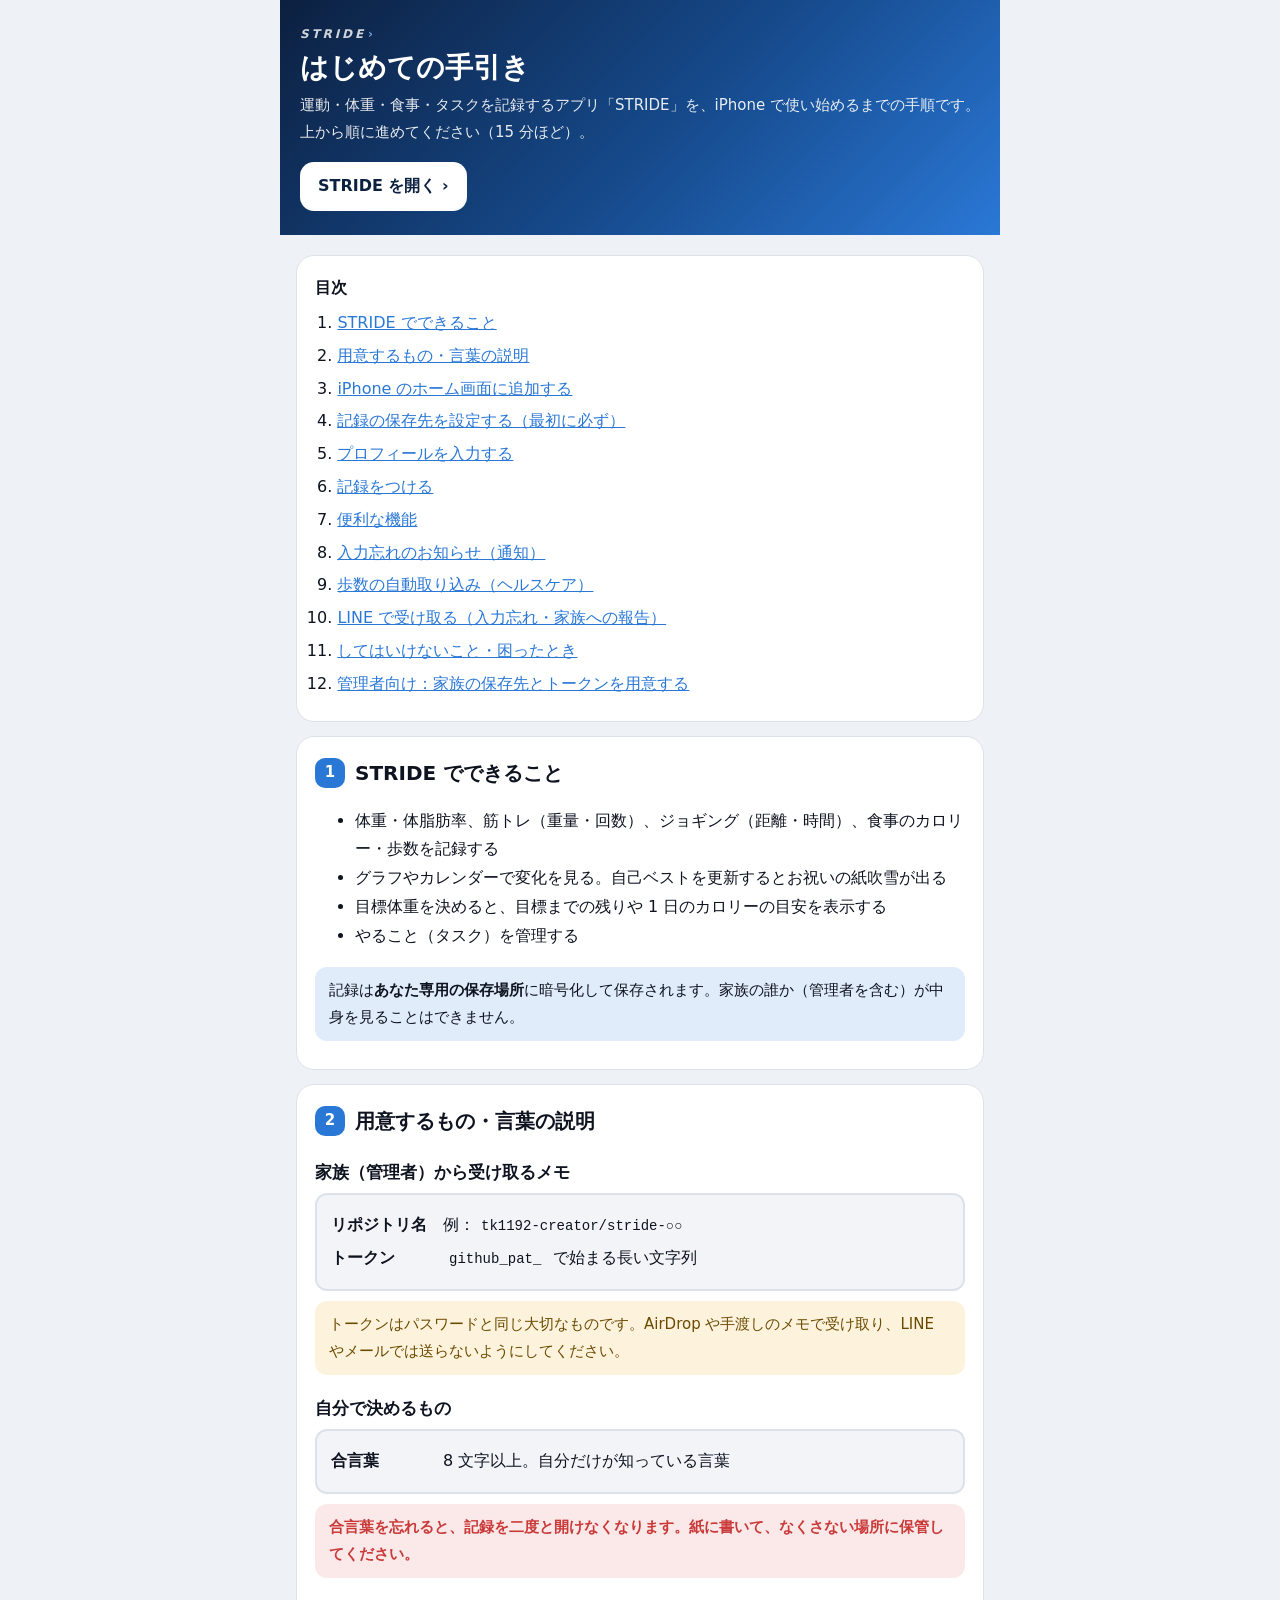
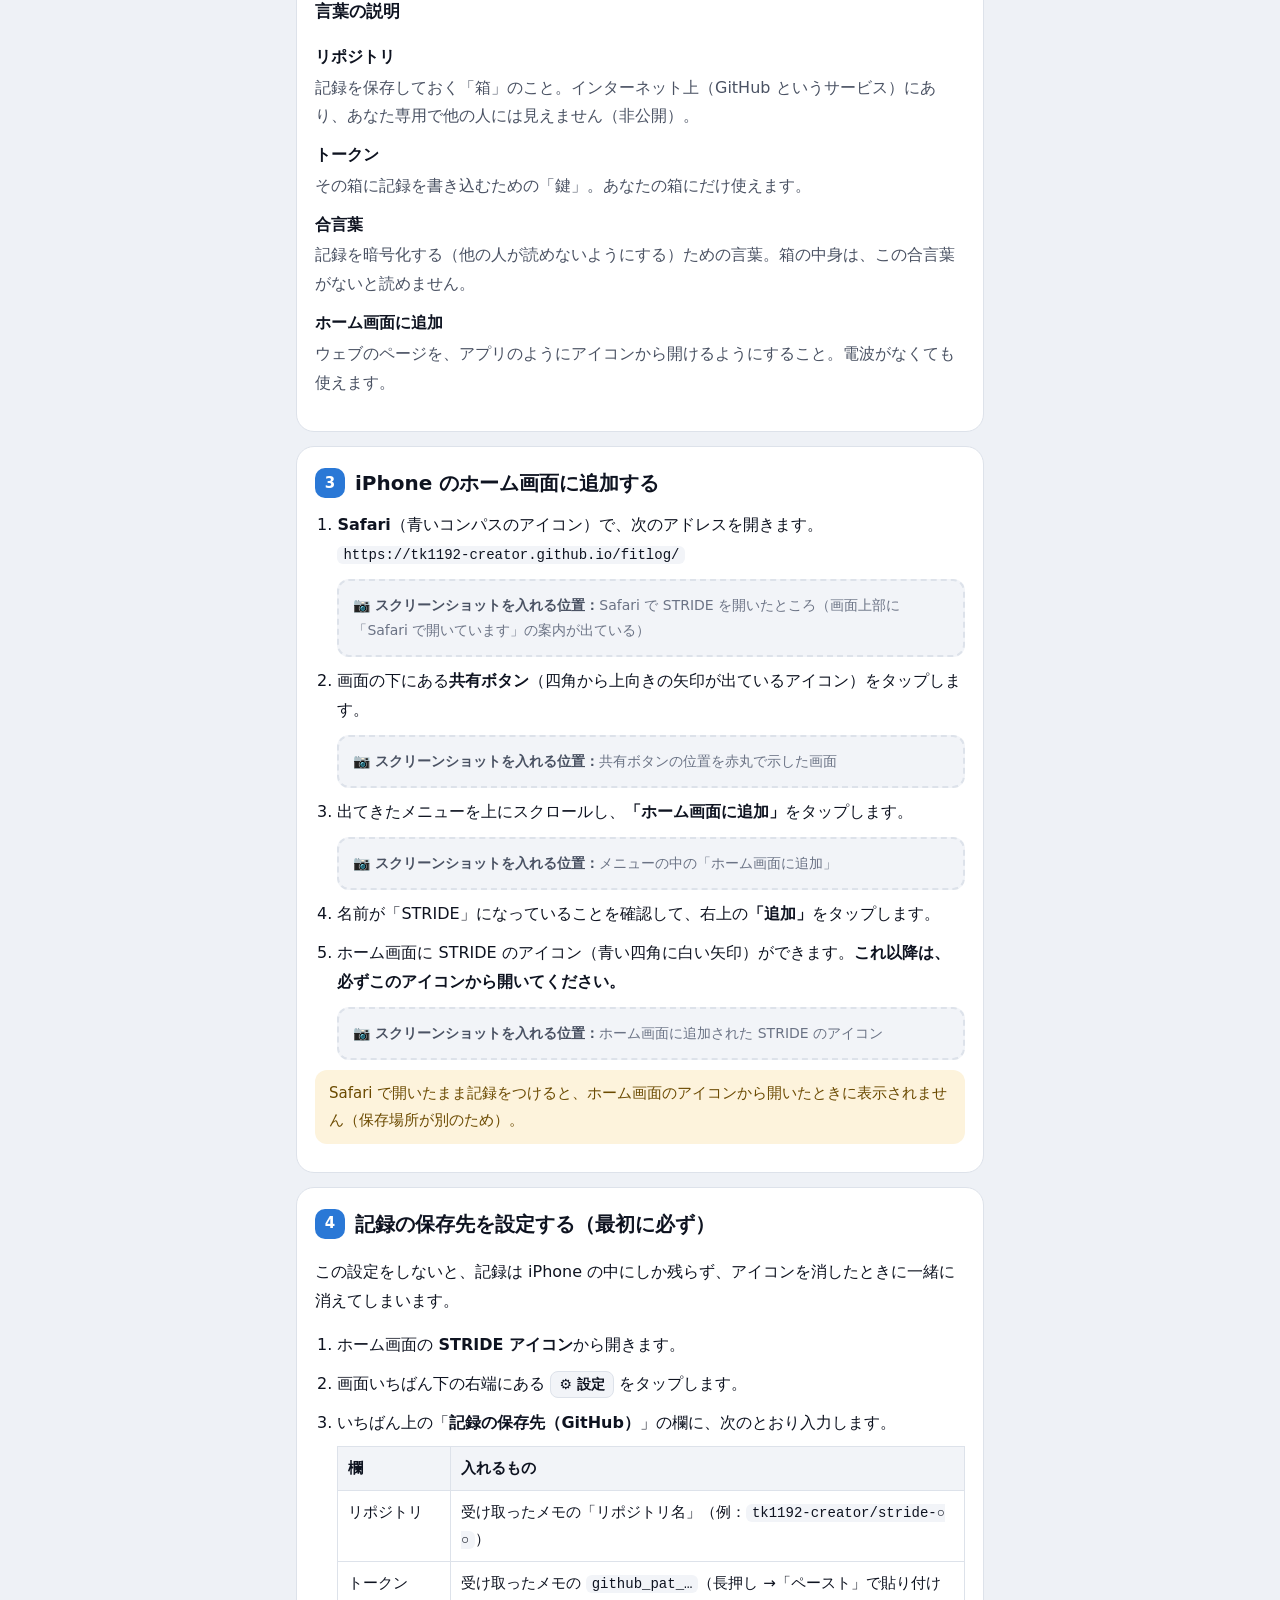
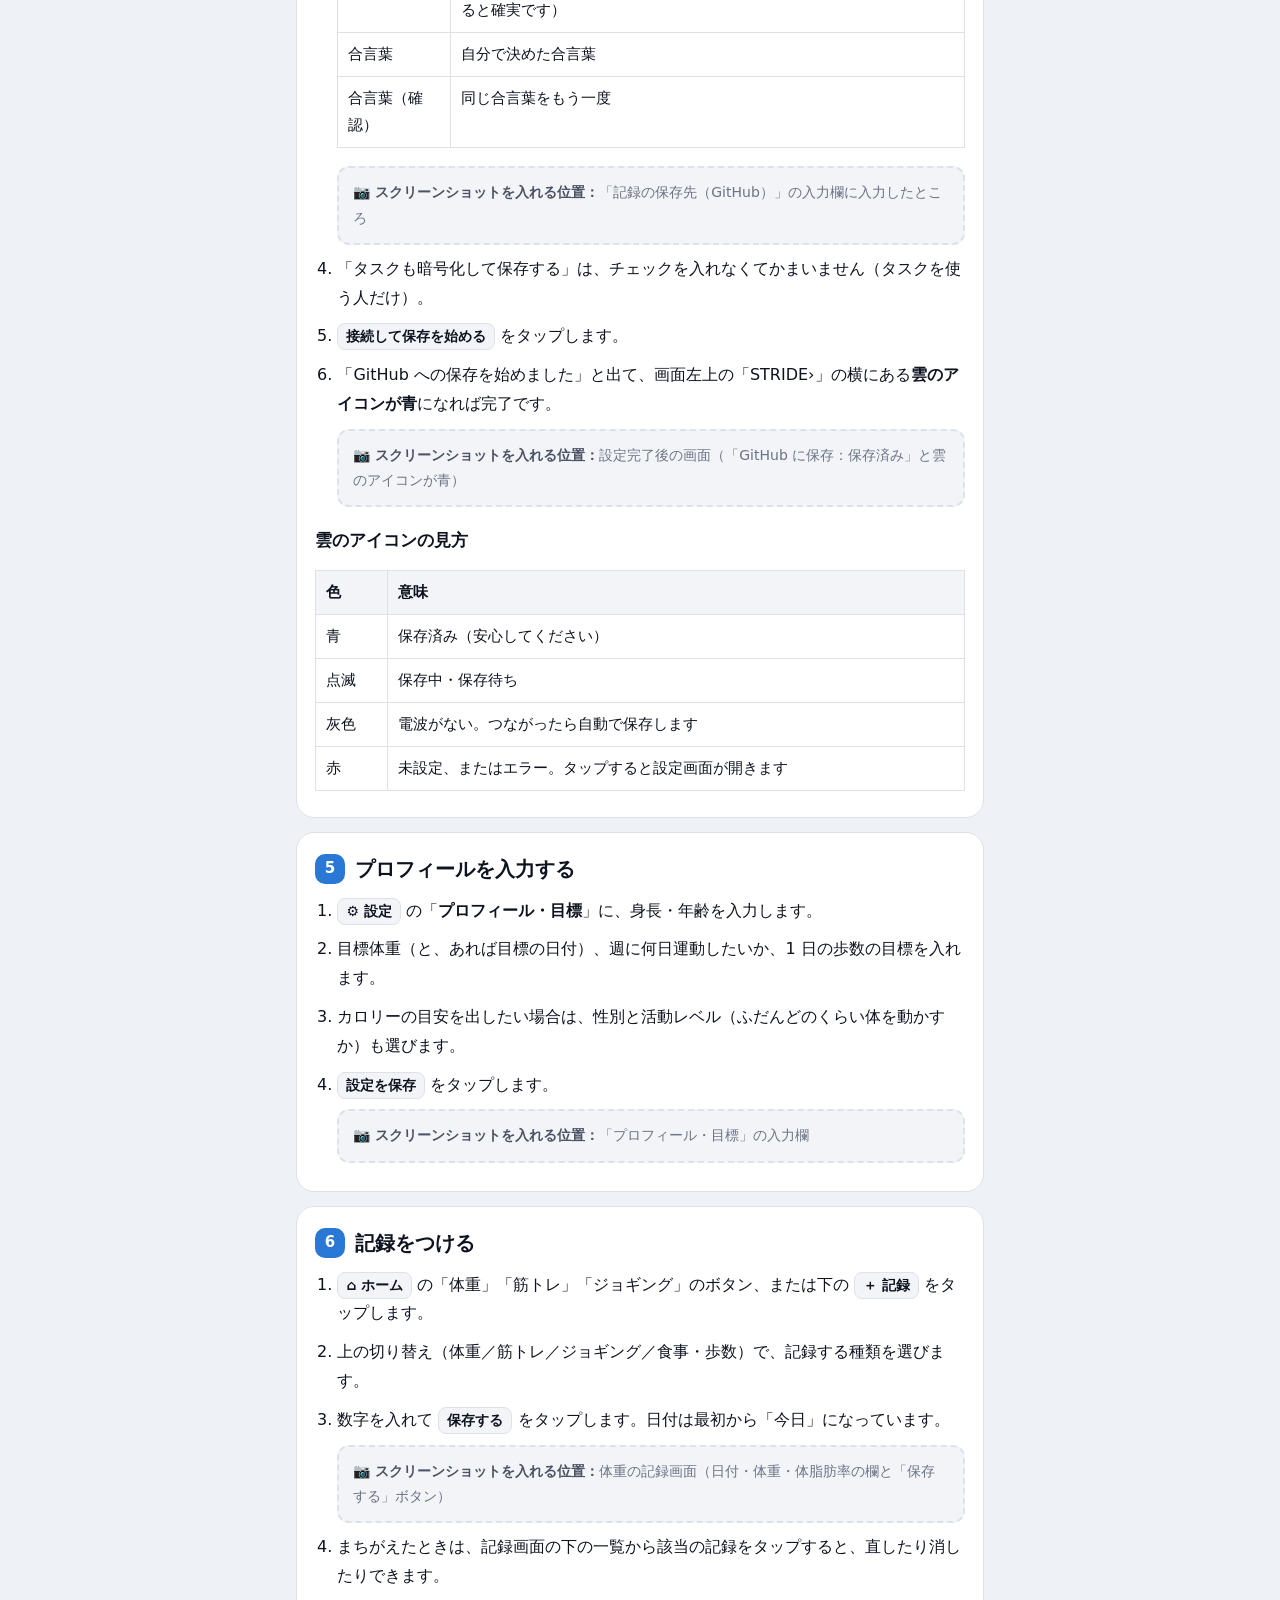
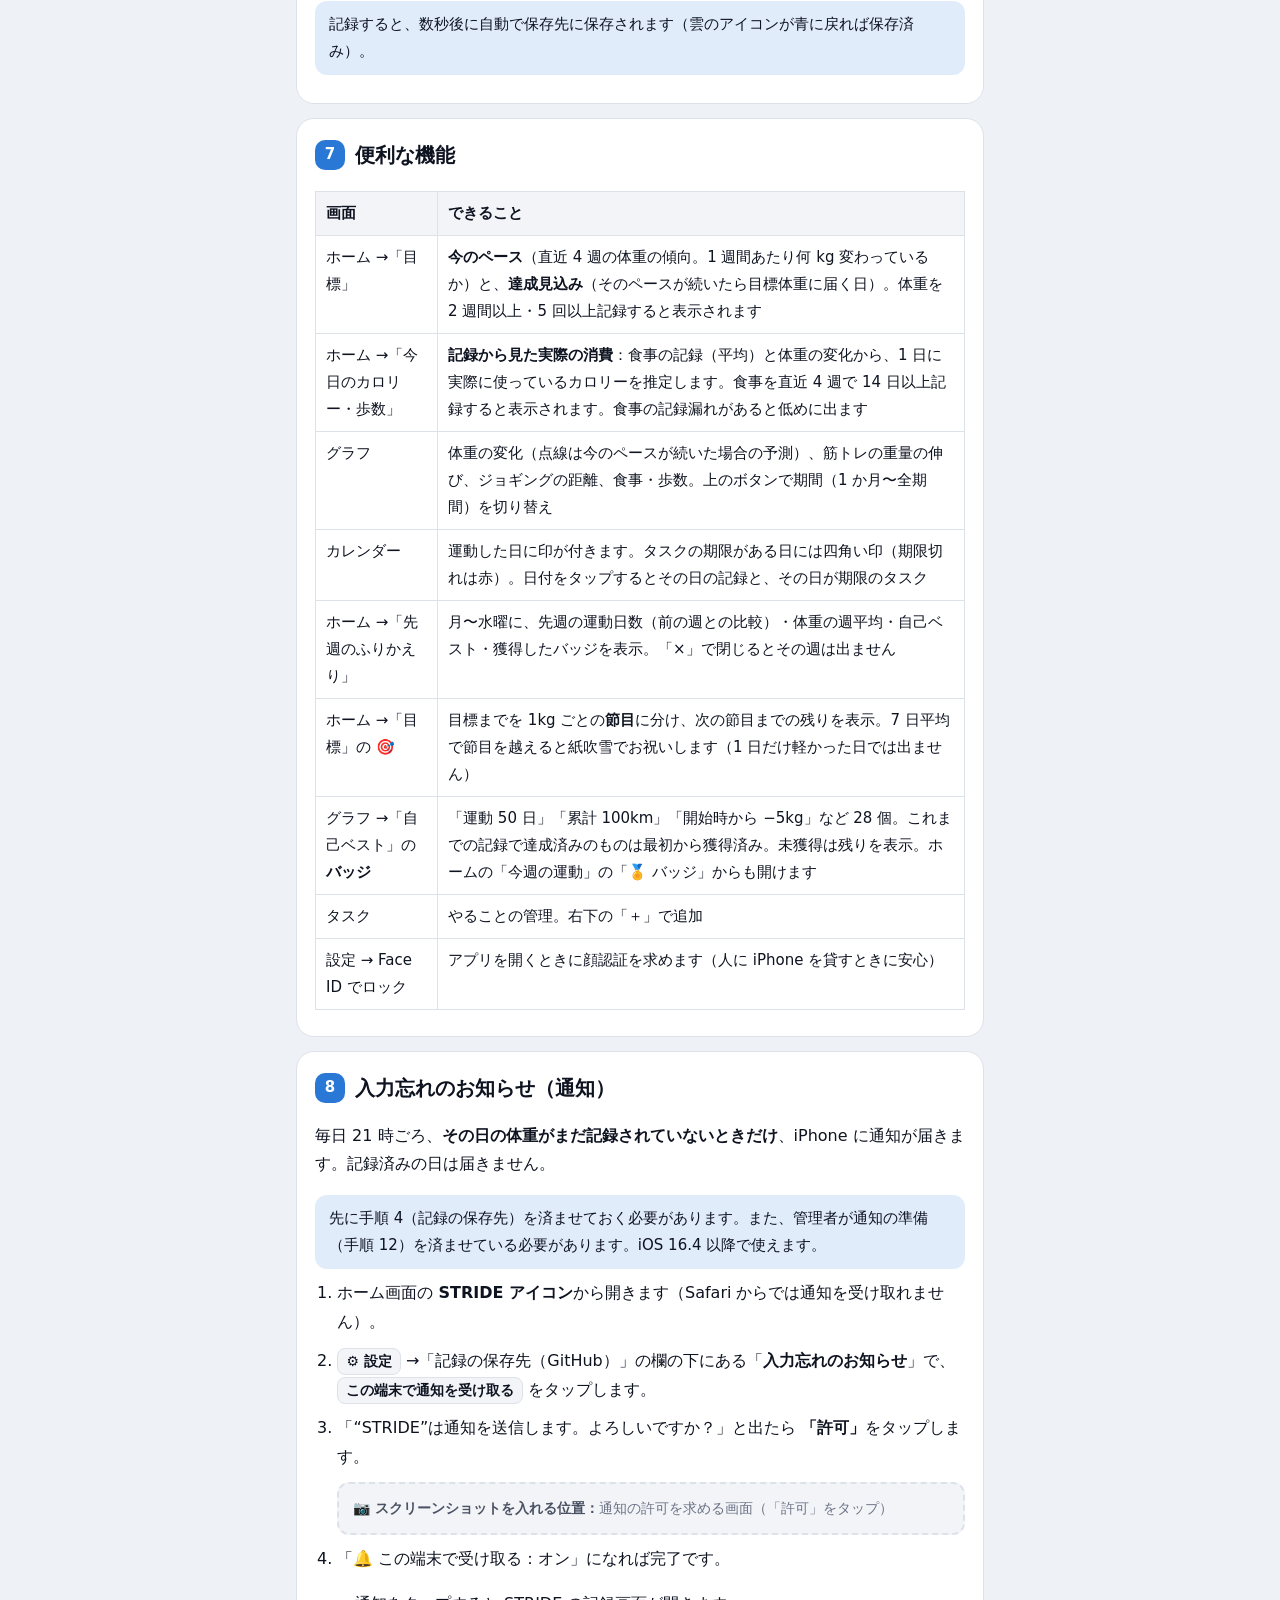
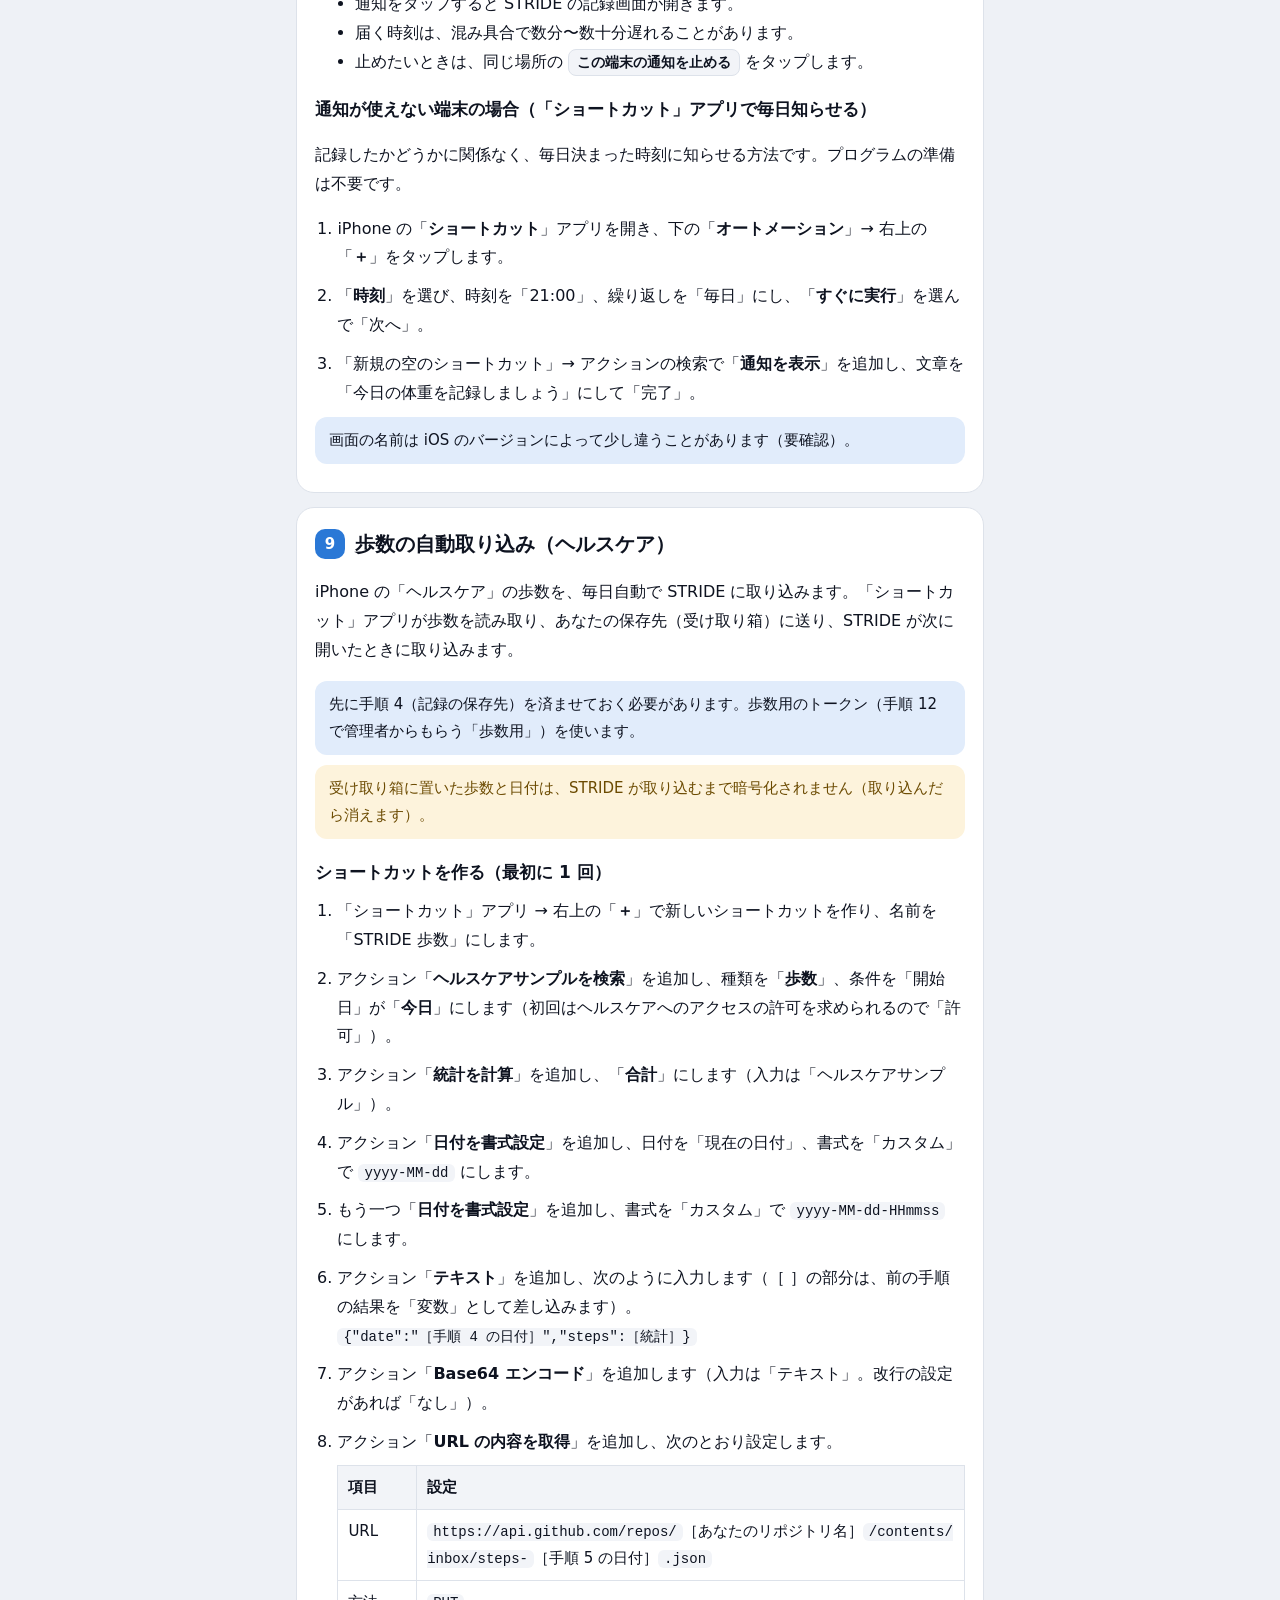
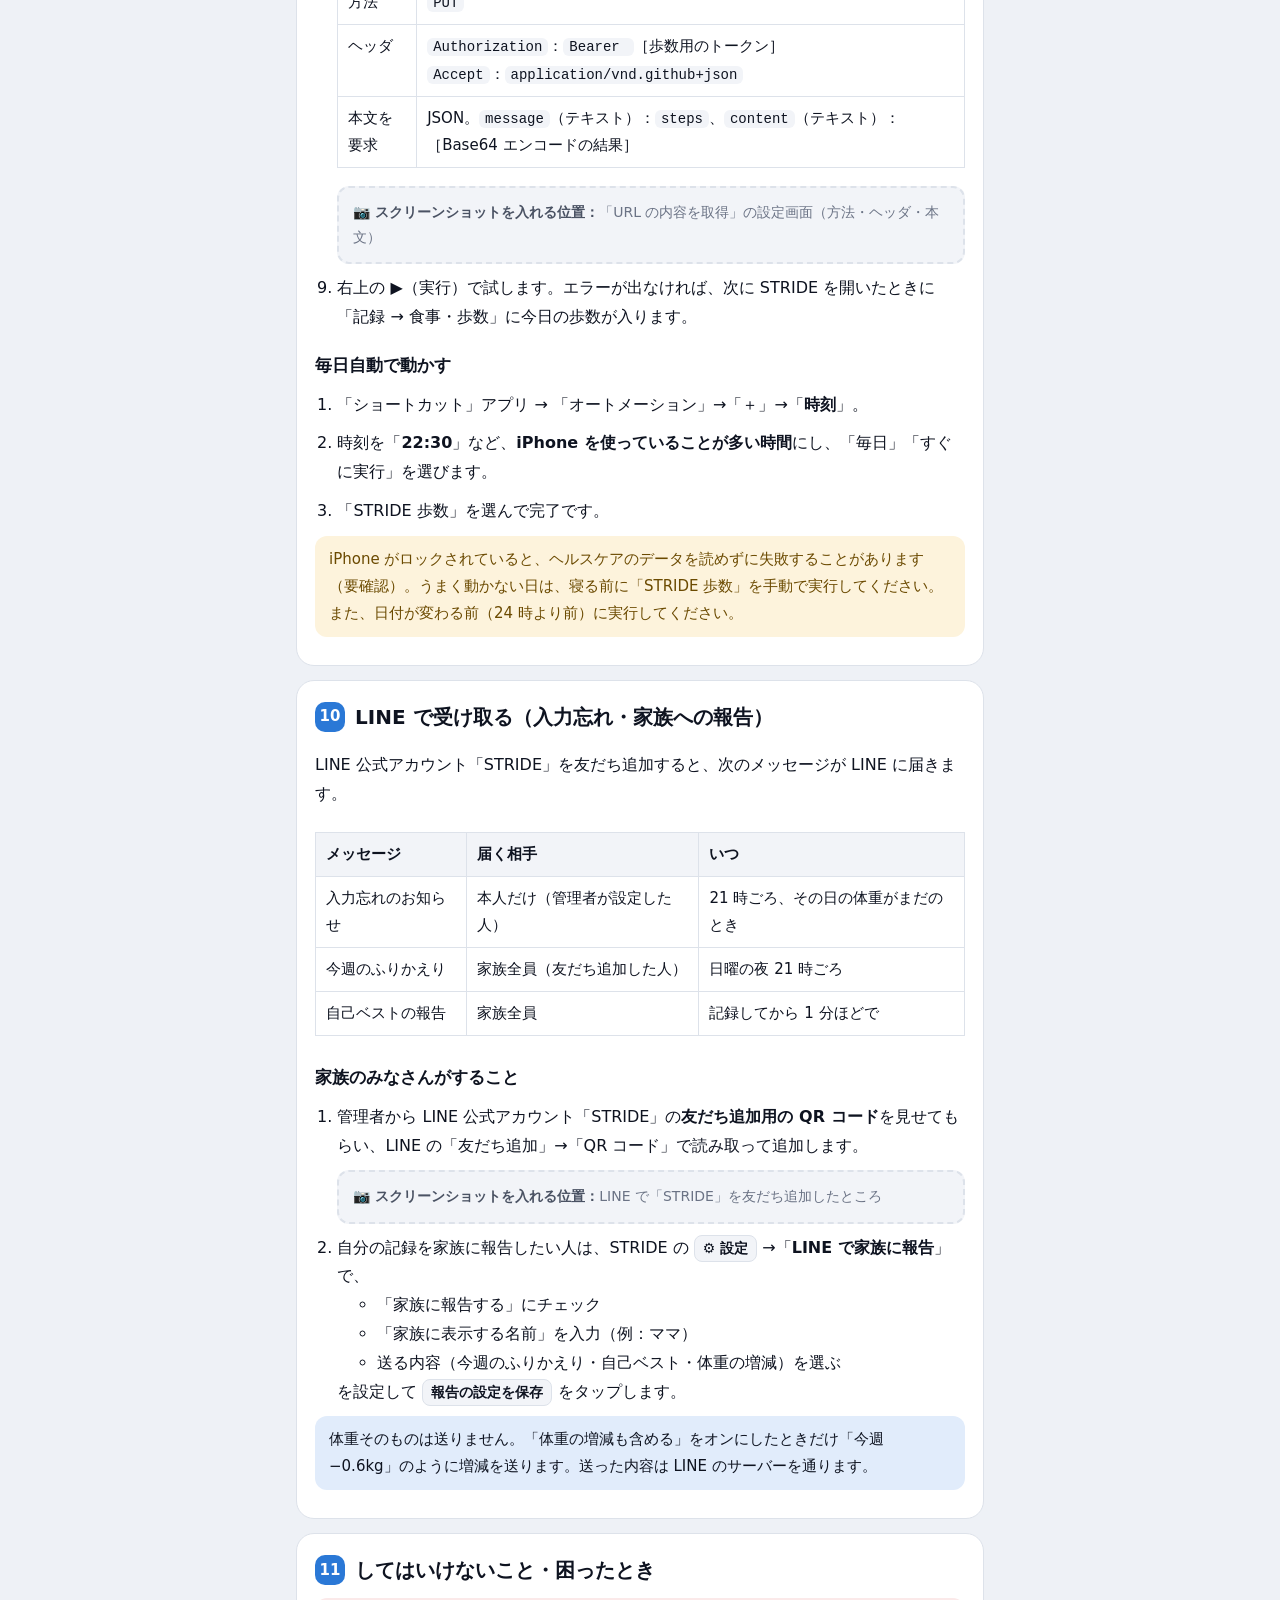
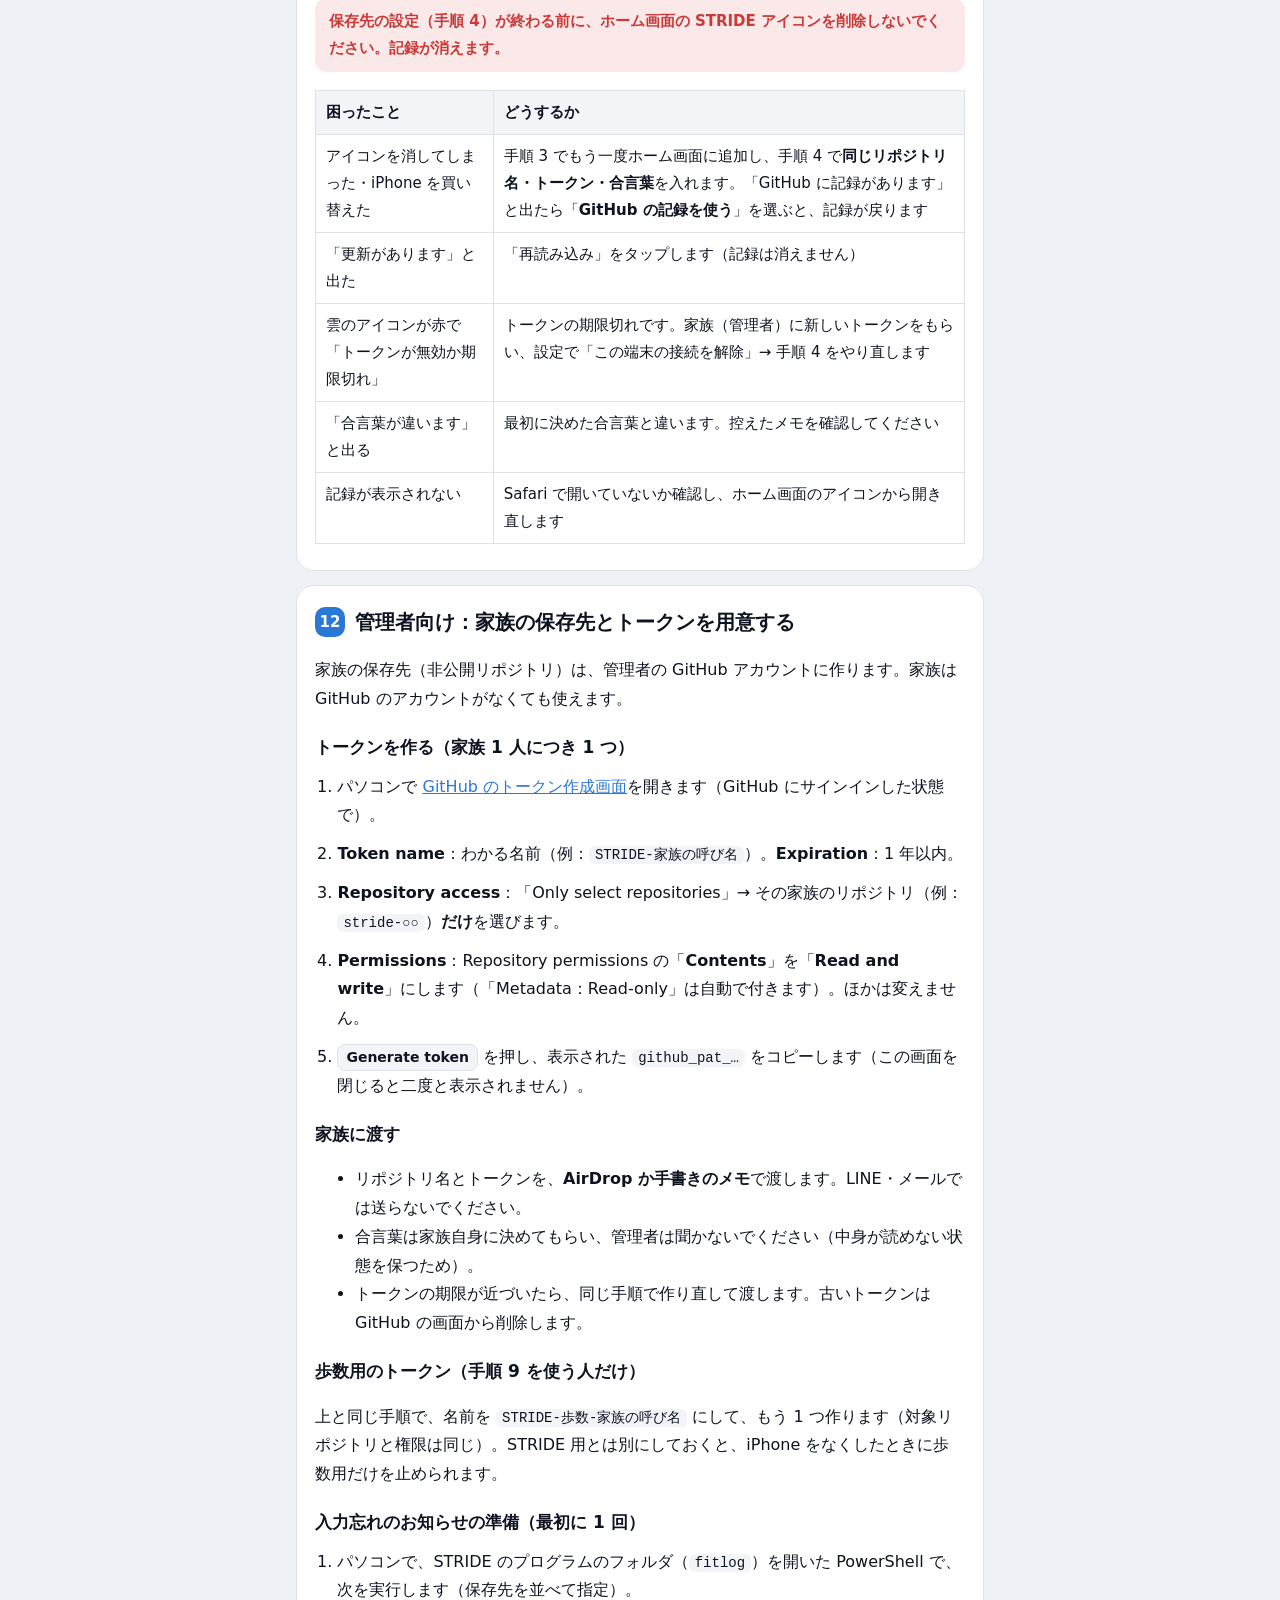
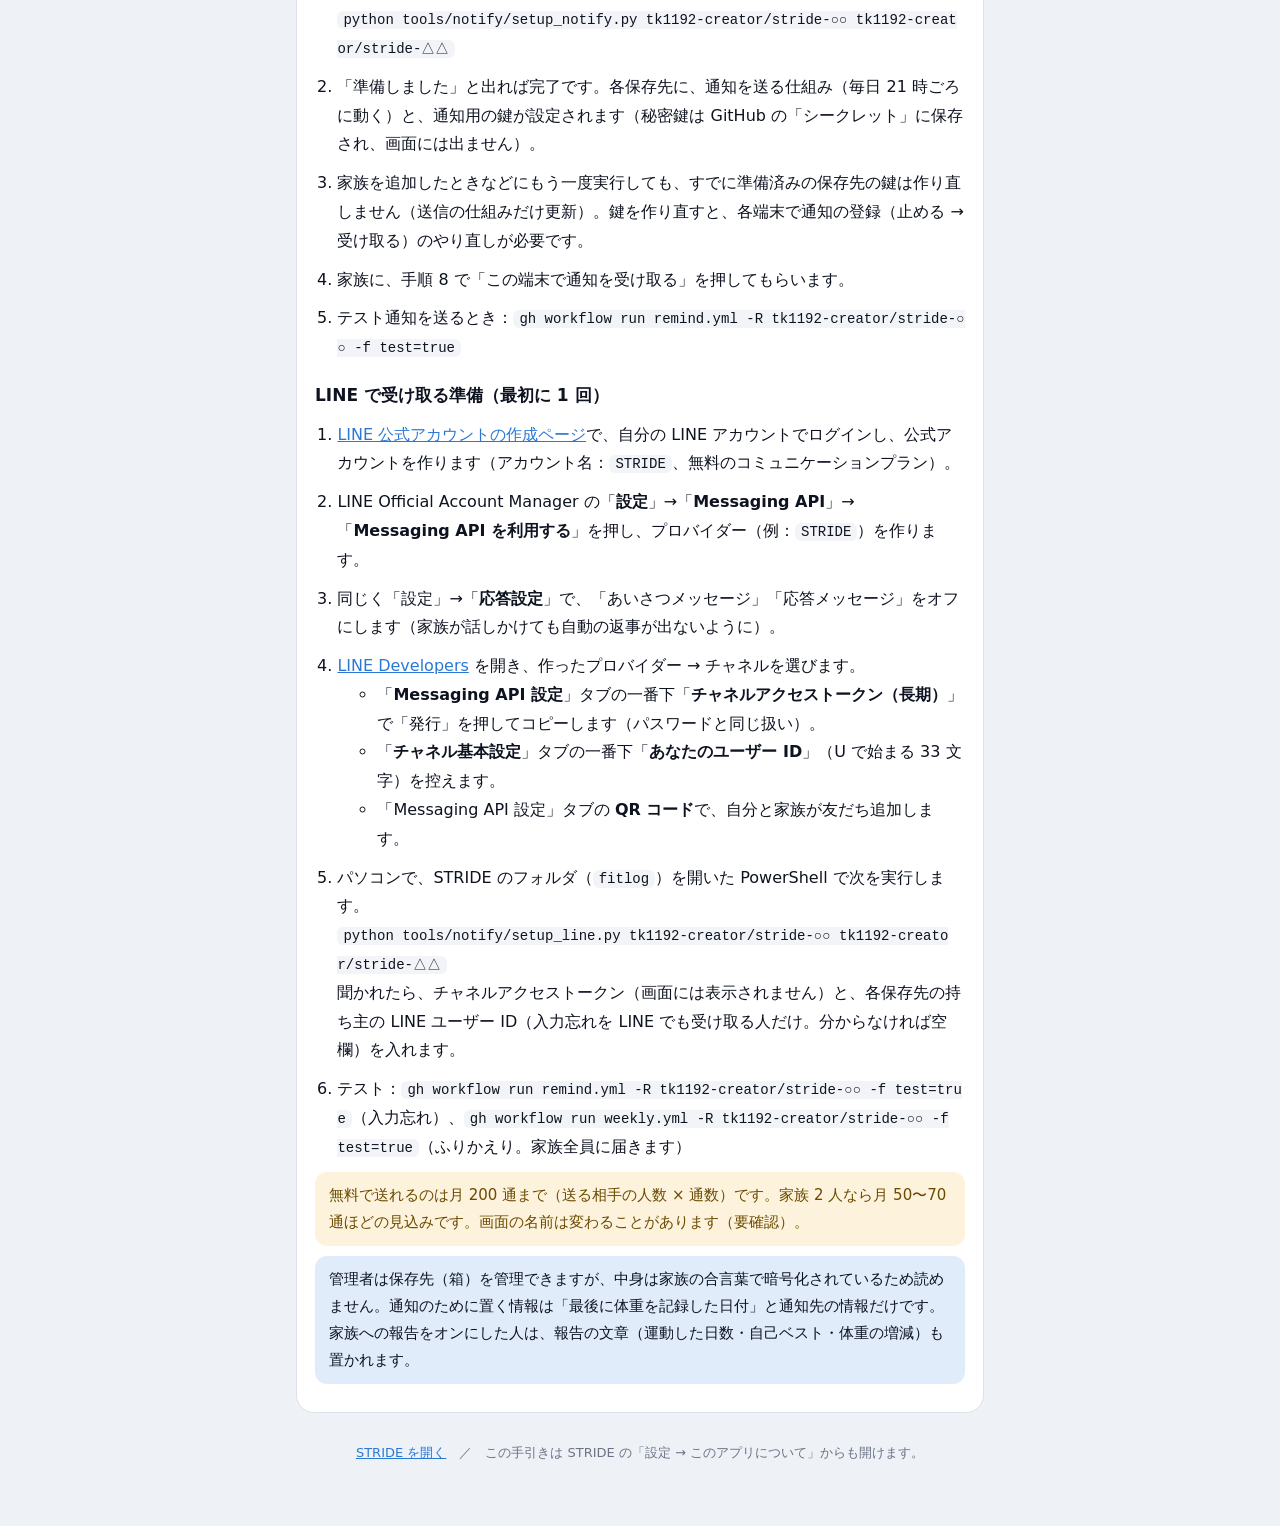
==== guide/index.html @ b2877e0e "v2.6.0: 先週のふりかえり・体重の節目・バッジ・カレンダーのタスク - ホームに「先週のふりかえり」（月〜水曜、× で閉じる） - 目標までを 1kg ごとの節目に分け、7 日平均で越えたらお祝" ====
<!doctype html>
<html lang="ja">
<head>
<meta charset="utf-8">
<meta name="viewport" content="width=device-width, initial-scale=1, viewport-fit=cover">
<meta name="description" content="STRIDE（運動・体重・タスク管理アプリ）をはじめて使う方のための手引き">
<meta name="theme-color" content="#0c2040">
<title>はじめての手引き | STRIDE</title>
<link rel="icon" type="image/png" sizes="192x192" href="../icons/icon-192.png">
<link rel="apple-touch-icon" href="../icons/apple-touch-icon.png">
<style>
  :root {
    color-scheme: light;
    --bg: #eef1f6; --surface: #ffffff; --surface-2: #f2f4f8; --border: #dde2ea;
    --text: #0e1320; --muted: #4a5263; --subtle: #6b7385;
    --accent: #2a78d6; --accent-soft: #e1ecfb; --danger: #c93a39; --danger-soft: #fbe9e9;
    --warn-soft: #fdf3dc; --warn: #6b4a00;
    --hero: linear-gradient(135deg, #0c2040 0%, #164a8c 55%, #2a78d6 100%);
    --font: system-ui, -apple-system, "Hiragino Sans", "Hiragino Kaku Gothic ProN", "Noto Sans JP", "Yu Gothic UI", Meiryo, sans-serif;
  }
  @media (prefers-color-scheme: dark) {
    :root:not([data-theme="light"]) {
      color-scheme: dark;
      --bg: #0a0e15; --surface: #131a25; --surface-2: #1b2331; --border: #253043;
      --text: #eef2f8; --muted: #b4bdcc; --subtle: #8a94a6;
      --accent: #5598e7; --accent-soft: #17304f; --danger: #e66767; --danger-soft: #361b1f;
      --warn-soft: #362c16; --warn: #f2d9a0;
      --hero: linear-gradient(135deg, #0b1830 0%, #133d75 55%, #2a6fc4 100%);
    }
  }
  * { box-sizing: border-box; }
  body { margin: 0; background: var(--bg); color: var(--text); font-family: var(--font); font-size: 16px; line-height: 1.8; -webkit-text-size-adjust: 100%; }
  a { color: var(--accent); }
  .page { max-width: 720px; margin: 0 auto; padding: 0 16px 64px; }
  header.hero {
    margin: 0 -16px 20px; padding: calc(env(safe-area-inset-top, 0px) + 28px) 20px 24px;
    background: var(--hero); color: #fff;
  }
  .hero .inner { max-width: 720px; margin: 0 auto; }
  .brand { font: italic 800 12px/1 "SF Pro Display", "Segoe UI", system-ui, sans-serif; letter-spacing: .24em; opacity: .8; }
  .brand b { color: #8fc0ff; font-style: normal; margin-left: 2px; }
  h1 { margin: 10px 0 6px; font-size: 28px; line-height: 1.3; }
  .hero p { margin: 0; opacity: .9; font-size: 15px; }
  .open-app {
    display: inline-block; margin-top: 16px; padding: 10px 18px; border-radius: 14px;
    background: #fff; color: #0c2040; font-weight: 800; text-decoration: none;
  }
  nav.toc, section.card { background: var(--surface); border: 1px solid var(--border); border-radius: 18px; padding: 18px 18px; margin: 14px 0; }
  nav.toc h2 { margin: 0 0 6px; font-size: 16px; }
  nav.toc ol { margin: 0; padding-left: 1.4em; }
  nav.toc li { margin: 4px 0; }
  h2 { font-size: 20px; margin: 0 0 10px; display: flex; align-items: center; gap: 10px; scroll-margin-top: 16px; }
  h2 .no { display: inline-grid; place-items: center; min-width: 30px; height: 30px; border-radius: 10px; background: var(--accent); color: #fff; font-size: 15px; }
  h3 { font-size: 17px; margin: 18px 0 6px; }
  ol.steps { padding-left: 1.4em; margin: 8px 0; }
  ol.steps > li { margin: 10px 0; }
  .shot {
    margin: 10px 0; padding: 12px 14px; border: 2px dashed var(--border); border-radius: 12px;
    background: var(--surface-2); color: var(--subtle); font-size: 14px;
  }
  .shot::before { content: "📷 スクリーンショットを入れる位置："; font-weight: 800; color: var(--muted); }
  .note { padding: 10px 14px; border-radius: 12px; background: var(--accent-soft); font-size: 15px; margin: 10px 0; }
  .warn { padding: 10px 14px; border-radius: 12px; background: var(--warn-soft); color: var(--warn); font-size: 15px; margin: 10px 0; }
  .danger { padding: 10px 14px; border-radius: 12px; background: var(--danger-soft); color: var(--danger); font-weight: 700; font-size: 15px; margin: 10px 0; }
  .btnlike { display: inline-block; padding: 0 8px; border-radius: 8px; border: 1px solid var(--border); background: var(--surface-2); font-weight: 700; font-size: 14px; }
  table { width: 100%; border-collapse: collapse; font-size: 15px; margin: 8px 0; }
  th, td { border: 1px solid var(--border); padding: 8px 10px; text-align: left; vertical-align: top; }
  th { background: var(--surface-2); white-space: nowrap; }
  .scroll { overflow-x: auto; }
  dl.terms dt { font-weight: 800; margin-top: 10px; }
  dl.terms dd { margin: 2px 0 0; color: var(--muted); }
  .memo { border: 2px solid var(--border); border-radius: 12px; padding: 12px 14px; background: var(--surface-2); }
  .memo div { margin: 4px 0; }
  .memo b { display: inline-block; min-width: 7em; }
  .admin { border-color: var(--accent); }
  footer { margin-top: 28px; text-align: center; color: var(--subtle); font-size: 13px; }
  code { font-family: Consolas, "SFMono-Regular", Menlo, monospace; font-size: 14px; background: var(--surface-2); padding: 1px 6px; border-radius: 6px; word-break: break-all; }
</style>
</head>
<body>
<div class="page">

<header class="hero">
  <div class="inner">
    <div class="brand">STRIDE<b>›</b></div>
    <h1>はじめての手引き</h1>
    <p>運動・体重・食事・タスクを記録するアプリ「STRIDE」を、iPhone で使い始めるまでの手順です。上から順に進めてください（15 分ほど）。</p>
    <a class="open-app" href="../">STRIDE を開く ›</a>
  </div>
</header>

<nav class="toc" aria-label="目次">
  <h2>目次</h2>
  <ol>
    <li><a href="#about">STRIDE でできること</a></li>
    <li><a href="#prepare">用意するもの・言葉の説明</a></li>
    <li><a href="#install">iPhone のホーム画面に追加する</a></li>
    <li><a href="#cloud">記録の保存先を設定する（最初に必ず）</a></li>
    <li><a href="#profile">プロフィールを入力する</a></li>
    <li><a href="#record">記録をつける</a></li>
    <li><a href="#features">便利な機能</a></li>
    <li><a href="#remind">入力忘れのお知らせ（通知）</a></li>
    <li><a href="#steps">歩数の自動取り込み（ヘルスケア）</a></li>
    <li><a href="#line">LINE で受け取る（入力忘れ・家族への報告）</a></li>
    <li><a href="#trouble">してはいけないこと・困ったとき</a></li>
    <li><a href="#admin">管理者向け：家族の保存先とトークンを用意する</a></li>
  </ol>
</nav>

<section class="card" id="about">
  <h2><span class="no">1</span>STRIDE でできること</h2>
  <ul>
    <li>体重・体脂肪率、筋トレ（重量・回数）、ジョギング（距離・時間）、食事のカロリー・歩数を記録する</li>
    <li>グラフやカレンダーで変化を見る。自己ベストを更新するとお祝いの紙吹雪が出る</li>
    <li>目標体重を決めると、目標までの残りや 1 日のカロリーの目安を表示する</li>
    <li>やること（タスク）を管理する</li>
  </ul>
  <div class="note">記録は<strong>あなた専用の保存場所</strong>に暗号化して保存されます。家族の誰か（管理者を含む）が中身を見ることはできません。</div>
</section>

<section class="card" id="prepare">
  <h2><span class="no">2</span>用意するもの・言葉の説明</h2>
  <h3>家族（管理者）から受け取るメモ</h3>
  <div class="memo">
    <div><b>リポジトリ名</b>例：<code>tk1192-creator/stride-○○</code></div>
    <div><b>トークン</b><code>github_pat_</code> で始まる長い文字列</div>
  </div>
  <div class="warn">トークンはパスワードと同じ大切なものです。AirDrop や手渡しのメモで受け取り、LINE やメールでは送らないようにしてください。</div>
  <h3>自分で決めるもの</h3>
  <div class="memo">
    <div><b>合言葉</b>8 文字以上。自分だけが知っている言葉</div>
  </div>
  <div class="danger">合言葉を忘れると、記録を二度と開けなくなります。紙に書いて、なくさない場所に保管してください。</div>
  <h3>言葉の説明</h3>
  <dl class="terms">
    <dt>リポジトリ</dt><dd>記録を保存しておく「箱」のこと。インターネット上（GitHub というサービス）にあり、あなた専用で他の人には見えません（非公開）。</dd>
    <dt>トークン</dt><dd>その箱に記録を書き込むための「鍵」。あなたの箱にだけ使えます。</dd>
    <dt>合言葉</dt><dd>記録を暗号化する（他の人が読めないようにする）ための言葉。箱の中身は、この合言葉がないと読めません。</dd>
    <dt>ホーム画面に追加</dt><dd>ウェブのページを、アプリのようにアイコンから開けるようにすること。電波がなくても使えます。</dd>
  </dl>
</section>

<section class="card" id="install">
  <h2><span class="no">3</span>iPhone のホーム画面に追加する</h2>
  <ol class="steps">
    <li><strong>Safari</strong>（青いコンパスのアイコン）で、次のアドレスを開きます。<br><code>https://tk1192-creator.github.io/fitlog/</code>
      <div class="shot">Safari で STRIDE を開いたところ（画面上部に「Safari で開いています」の案内が出ている）</div>
    </li>
    <li>画面の下にある<strong>共有ボタン</strong>（四角から上向きの矢印が出ているアイコン）をタップします。
      <div class="shot">共有ボタンの位置を赤丸で示した画面</div>
    </li>
    <li>出てきたメニューを上にスクロールし、<strong>「ホーム画面に追加」</strong>をタップします。
      <div class="shot">メニューの中の「ホーム画面に追加」</div>
    </li>
    <li>名前が「STRIDE」になっていることを確認して、右上の<strong>「追加」</strong>をタップします。</li>
    <li>ホーム画面に STRIDE のアイコン（青い四角に白い矢印）ができます。<strong>これ以降は、必ずこのアイコンから開いてください。</strong>
      <div class="shot">ホーム画面に追加された STRIDE のアイコン</div>
    </li>
  </ol>
  <div class="warn">Safari で開いたまま記録をつけると、ホーム画面のアイコンから開いたときに表示されません（保存場所が別のため）。</div>
</section>

<section class="card" id="cloud">
  <h2><span class="no">4</span>記録の保存先を設定する（最初に必ず）</h2>
  <p>この設定をしないと、記録は iPhone の中にしか残らず、アイコンを消したときに一緒に消えてしまいます。</p>
  <ol class="steps">
    <li>ホーム画面の <strong>STRIDE アイコン</strong>から開きます。</li>
    <li>画面いちばん下の右端にある <span class="btnlike">⚙ 設定</span> をタップします。</li>
    <li>いちばん上の「<strong>記録の保存先（GitHub）</strong>」の欄に、次のとおり入力します。
      <div class="scroll"><table>
        <tr><th>欄</th><th>入れるもの</th></tr>
        <tr><td>リポジトリ</td><td>受け取ったメモの「リポジトリ名」（例：<code>tk1192-creator/stride-○○</code>）</td></tr>
        <tr><td>トークン</td><td>受け取ったメモの <code>github_pat_…</code>（長押し →「ペースト」で貼り付けると確実です）</td></tr>
        <tr><td>合言葉</td><td>自分で決めた合言葉</td></tr>
        <tr><td>合言葉（確認）</td><td>同じ合言葉をもう一度</td></tr>
      </table></div>
      <div class="shot">「記録の保存先（GitHub）」の入力欄に入力したところ</div>
    </li>
    <li>「タスクも暗号化して保存する」は、チェックを入れなくてかまいません（タスクを使う人だけ）。</li>
    <li><span class="btnlike">接続して保存を始める</span> をタップします。</li>
    <li>「GitHub への保存を始めました」と出て、画面左上の「STRIDE›」の横にある<strong>雲のアイコンが青</strong>になれば完了です。
      <div class="shot">設定完了後の画面（「GitHub に保存：保存済み」と雲のアイコンが青）</div>
    </li>
  </ol>
  <h3>雲のアイコンの見方</h3>
  <div class="scroll"><table>
    <tr><th>色</th><th>意味</th></tr>
    <tr><td>青</td><td>保存済み（安心してください）</td></tr>
    <tr><td>点滅</td><td>保存中・保存待ち</td></tr>
    <tr><td>灰色</td><td>電波がない。つながったら自動で保存します</td></tr>
    <tr><td>赤</td><td>未設定、またはエラー。タップすると設定画面が開きます</td></tr>
  </table></div>
</section>

<section class="card" id="profile">
  <h2><span class="no">5</span>プロフィールを入力する</h2>
  <ol class="steps">
    <li><span class="btnlike">⚙ 設定</span> の「<strong>プロフィール・目標</strong>」に、身長・年齢を入力します。</li>
    <li>目標体重（と、あれば目標の日付）、週に何日運動したいか、1 日の歩数の目標を入れます。</li>
    <li>カロリーの目安を出したい場合は、性別と活動レベル（ふだんどのくらい体を動かすか）も選びます。</li>
    <li><span class="btnlike">設定を保存</span> をタップします。
      <div class="shot">「プロフィール・目標」の入力欄</div>
    </li>
  </ol>
</section>

<section class="card" id="record">
  <h2><span class="no">6</span>記録をつける</h2>
  <ol class="steps">
    <li><span class="btnlike">⌂ ホーム</span> の「体重」「筋トレ」「ジョギング」のボタン、または下の <span class="btnlike">＋ 記録</span> をタップします。</li>
    <li>上の切り替え（体重／筋トレ／ジョギング／食事・歩数）で、記録する種類を選びます。</li>
    <li>数字を入れて <span class="btnlike">保存する</span> をタップします。日付は最初から「今日」になっています。
      <div class="shot">体重の記録画面（日付・体重・体脂肪率の欄と「保存する」ボタン）</div>
    </li>
    <li>まちがえたときは、記録画面の下の一覧から該当の記録をタップすると、直したり消したりできます。</li>
  </ol>
  <div class="note">記録すると、数秒後に自動で保存先に保存されます（雲のアイコンが青に戻れば保存済み）。</div>
</section>

<section class="card" id="features">
  <h2><span class="no">7</span>便利な機能</h2>
  <div class="scroll"><table>
    <tr><th>画面</th><th>できること</th></tr>
    <tr><td>ホーム →「目標」</td><td><strong>今のペース</strong>（直近 4 週の体重の傾向。1 週間あたり何 kg 変わっているか）と、<strong>達成見込み</strong>（そのペースが続いたら目標体重に届く日）。体重を 2 週間以上・5 回以上記録すると表示されます</td></tr>
    <tr><td>ホーム →「今日のカロリー・歩数」</td><td><strong>記録から見た実際の消費</strong>：食事の記録（平均）と体重の変化から、1 日に実際に使っているカロリーを推定します。食事を直近 4 週で 14 日以上記録すると表示されます。食事の記録漏れがあると低めに出ます</td></tr>
    <tr><td>グラフ</td><td>体重の変化（点線は今のペースが続いた場合の予測）、筋トレの重量の伸び、ジョギングの距離、食事・歩数。上のボタンで期間（1 か月〜全期間）を切り替え</td></tr>
    <tr><td>カレンダー</td><td>運動した日に印が付きます。タスクの期限がある日には四角い印（期限切れは赤）。日付をタップするとその日の記録と、その日が期限のタスク</td></tr>
    <tr><td>ホーム →「先週のふりかえり」</td><td>月〜水曜に、先週の運動日数（前の週との比較）・体重の週平均・自己ベスト・獲得したバッジを表示。「×」で閉じるとその週は出ません</td></tr>
    <tr><td>ホーム →「目標」の 🎯</td><td>目標までを 1kg ごとの<strong>節目</strong>に分け、次の節目までの残りを表示。7 日平均で節目を越えると紙吹雪でお祝いします（1 日だけ軽かった日では出ません）</td></tr>
    <tr><td>グラフ →「自己ベスト」の<strong>バッジ</strong></td><td>「運動 50 日」「累計 100km」「開始時から −5kg」など 28 個。これまでの記録で達成済みのものは最初から獲得済み。未獲得は残りを表示。ホームの「今週の運動」の「🏅 バッジ」からも開けます</td></tr>
    <tr><td>タスク</td><td>やることの管理。右下の「＋」で追加</td></tr>
    <tr><td>設定 → Face ID でロック</td><td>アプリを開くときに顔認証を求めます（人に iPhone を貸すときに安心）</td></tr>
  </table></div>
</section>

<section class="card" id="remind">
  <h2><span class="no">8</span>入力忘れのお知らせ（通知）</h2>
  <p>毎日 21 時ごろ、<strong>その日の体重がまだ記録されていないときだけ</strong>、iPhone に通知が届きます。記録済みの日は届きません。</p>
  <div class="note">先に手順 4（記録の保存先）を済ませておく必要があります。また、管理者が通知の準備（手順 12）を済ませている必要があります。iOS 16.4 以降で使えます。</div>
  <ol class="steps">
    <li>ホーム画面の <strong>STRIDE アイコン</strong>から開きます（Safari からでは通知を受け取れません）。</li>
    <li><span class="btnlike">⚙ 設定</span> →「記録の保存先（GitHub）」の欄の下にある「<strong>入力忘れのお知らせ</strong>」で、<span class="btnlike">この端末で通知を受け取る</span> をタップします。</li>
    <li>「“STRIDE”は通知を送信します。よろしいですか？」と出たら <strong>「許可」</strong>をタップします。
      <div class="shot">通知の許可を求める画面（「許可」をタップ）</div>
    </li>
    <li>「🔔 この端末で受け取る：オン」になれば完了です。</li>
  </ol>
  <ul>
    <li>通知をタップすると STRIDE の記録画面が開きます。</li>
    <li>届く時刻は、混み具合で数分〜数十分遅れることがあります。</li>
    <li>止めたいときは、同じ場所の <span class="btnlike">この端末の通知を止める</span> をタップします。</li>
  </ul>
  <h3>通知が使えない端末の場合（「ショートカット」アプリで毎日知らせる）</h3>
  <p>記録したかどうかに関係なく、毎日決まった時刻に知らせる方法です。プログラムの準備は不要です。</p>
  <ol class="steps">
    <li>iPhone の「<strong>ショートカット</strong>」アプリを開き、下の「<strong>オートメーション</strong>」→ 右上の「<strong>＋</strong>」をタップします。</li>
    <li>「<strong>時刻</strong>」を選び、時刻を「21:00」、繰り返しを「毎日」にし、「<strong>すぐに実行</strong>」を選んで「次へ」。</li>
    <li>「新規の空のショートカット」→ アクションの検索で「<strong>通知を表示</strong>」を追加し、文章を「今日の体重を記録しましょう」にして「完了」。</li>
  </ol>
  <p class="note">画面の名前は iOS のバージョンによって少し違うことがあります（要確認）。</p>
</section>

<section class="card" id="steps">
  <h2><span class="no">9</span>歩数の自動取り込み（ヘルスケア）</h2>
  <p>iPhone の「ヘルスケア」の歩数を、毎日自動で STRIDE に取り込みます。「ショートカット」アプリが歩数を読み取り、あなたの保存先（受け取り箱）に送り、STRIDE が次に開いたときに取り込みます。</p>
  <div class="note">先に手順 4（記録の保存先）を済ませておく必要があります。歩数用のトークン（手順 12 で管理者からもらう「歩数用」）を使います。</div>
  <div class="warn">受け取り箱に置いた歩数と日付は、STRIDE が取り込むまで暗号化されません（取り込んだら消えます）。</div>
  <h3>ショートカットを作る（最初に 1 回）</h3>
  <ol class="steps">
    <li>「ショートカット」アプリ → 右上の「<strong>＋</strong>」で新しいショートカットを作り、名前を「STRIDE 歩数」にします。</li>
    <li>アクション「<strong>ヘルスケアサンプルを検索</strong>」を追加し、種類を「<strong>歩数</strong>」、条件を「開始日」が「<strong>今日</strong>」にします（初回はヘルスケアへのアクセスの許可を求められるので「許可」）。</li>
    <li>アクション「<strong>統計を計算</strong>」を追加し、「<strong>合計</strong>」にします（入力は「ヘルスケアサンプル」）。</li>
    <li>アクション「<strong>日付を書式設定</strong>」を追加し、日付を「現在の日付」、書式を「カスタム」で <code>yyyy-MM-dd</code> にします。</li>
    <li>もう一つ「<strong>日付を書式設定</strong>」を追加し、書式を「カスタム」で <code>yyyy-MM-dd-HHmmss</code> にします。</li>
    <li>アクション「<strong>テキスト</strong>」を追加し、次のように入力します（［ ］の部分は、前の手順の結果を「変数」として差し込みます）。<br><code>{"date":"［手順 4 の日付］","steps":［統計］}</code></li>
    <li>アクション「<strong>Base64 エンコード</strong>」を追加します（入力は「テキスト」。改行の設定があれば「なし」）。</li>
    <li>アクション「<strong>URL の内容を取得</strong>」を追加し、次のとおり設定します。
      <div class="scroll"><table>
        <tr><th>項目</th><th>設定</th></tr>
        <tr><td>URL</td><td><code>https://api.github.com/repos/</code>［あなたのリポジトリ名］<code>/contents/inbox/steps-</code>［手順 5 の日付］<code>.json</code></td></tr>
        <tr><td>方法</td><td><code>PUT</code></td></tr>
        <tr><td>ヘッダ</td><td><code>Authorization</code>：<code>Bearer </code>［歩数用のトークン］<br><code>Accept</code>：<code>application/vnd.github+json</code></td></tr>
        <tr><td>本文を要求</td><td>JSON。<code>message</code>（テキスト）：<code>steps</code>、<code>content</code>（テキスト）：［Base64 エンコードの結果］</td></tr>
      </table></div>
      <div class="shot">「URL の内容を取得」の設定画面（方法・ヘッダ・本文）</div>
    </li>
    <li>右上の ▶（実行）で試します。エラーが出なければ、次に STRIDE を開いたときに「記録 → 食事・歩数」に今日の歩数が入ります。</li>
  </ol>
  <h3>毎日自動で動かす</h3>
  <ol class="steps">
    <li>「ショートカット」アプリ → 「オートメーション」→「＋」→「<strong>時刻</strong>」。</li>
    <li>時刻を「<strong>22:30</strong>」など、<strong>iPhone を使っていることが多い時間</strong>にし、「毎日」「すぐに実行」を選びます。</li>
    <li>「STRIDE 歩数」を選んで完了です。</li>
  </ol>
  <div class="warn">iPhone がロックされていると、ヘルスケアのデータを読めずに失敗することがあります（要確認）。うまく動かない日は、寝る前に「STRIDE 歩数」を手動で実行してください。また、日付が変わる前（24 時より前）に実行してください。</div>
</section>

<section class="card" id="line">
  <h2><span class="no">10</span>LINE で受け取る（入力忘れ・家族への報告）</h2>
  <p>LINE 公式アカウント「STRIDE」を友だち追加すると、次のメッセージが LINE に届きます。</p>
  <div class="scroll"><table>
    <tr><th>メッセージ</th><th>届く相手</th><th>いつ</th></tr>
    <tr><td>入力忘れのお知らせ</td><td>本人だけ（管理者が設定した人）</td><td>21 時ごろ、その日の体重がまだのとき</td></tr>
    <tr><td>今週のふりかえり</td><td>家族全員（友だち追加した人）</td><td>日曜の夜 21 時ごろ</td></tr>
    <tr><td>自己ベストの報告</td><td>家族全員</td><td>記録してから 1 分ほどで</td></tr>
  </table></div>
  <h3>家族のみなさんがすること</h3>
  <ol class="steps">
    <li>管理者から LINE 公式アカウント「STRIDE」の<strong>友だち追加用の QR コード</strong>を見せてもらい、LINE の「友だち追加」→「QR コード」で読み取って追加します。
      <div class="shot">LINE で「STRIDE」を友だち追加したところ</div>
    </li>
    <li>自分の記録を家族に報告したい人は、STRIDE の <span class="btnlike">⚙ 設定</span> →「<strong>LINE で家族に報告</strong>」で、
      <ul>
        <li>「家族に報告する」にチェック</li>
        <li>「家族に表示する名前」を入力（例：ママ）</li>
        <li>送る内容（今週のふりかえり・自己ベスト・体重の増減）を選ぶ</li>
      </ul>
      を設定して <span class="btnlike">報告の設定を保存</span> をタップします。
    </li>
  </ol>
  <div class="note">体重そのものは送りません。「体重の増減も含める」をオンにしたときだけ「今週 −0.6kg」のように増減を送ります。送った内容は LINE のサーバーを通ります。</div>
</section>

<section class="card" id="trouble">
  <h2><span class="no">11</span>してはいけないこと・困ったとき</h2>
  <div class="danger">保存先の設定（手順 4）が終わる前に、ホーム画面の STRIDE アイコンを削除しないでください。記録が消えます。</div>
  <div class="scroll"><table>
    <tr><th>困ったこと</th><th>どうするか</th></tr>
    <tr><td>アイコンを消してしまった・iPhone を買い替えた</td><td>手順 3 でもう一度ホーム画面に追加し、手順 4 で<strong>同じリポジトリ名・トークン・合言葉</strong>を入れます。「GitHub に記録があります」と出たら「<strong>GitHub の記録を使う</strong>」を選ぶと、記録が戻ります</td></tr>
    <tr><td>「更新があります」と出た</td><td>「再読み込み」をタップします（記録は消えません）</td></tr>
    <tr><td>雲のアイコンが赤で「トークンが無効か期限切れ」</td><td>トークンの期限切れです。家族（管理者）に新しいトークンをもらい、設定で「この端末の接続を解除」→ 手順 4 をやり直します</td></tr>
    <tr><td>「合言葉が違います」と出る</td><td>最初に決めた合言葉と違います。控えたメモを確認してください</td></tr>
    <tr><td>記録が表示されない</td><td>Safari で開いていないか確認し、ホーム画面のアイコンから開き直します</td></tr>
  </table></div>
</section>

<section class="card admin" id="admin">
  <h2><span class="no">12</span>管理者向け：家族の保存先とトークンを用意する</h2>
  <p>家族の保存先（非公開リポジトリ）は、管理者の GitHub アカウントに作ります。家族は GitHub のアカウントがなくても使えます。</p>
  <h3>トークンを作る（家族 1 人につき 1 つ）</h3>
  <ol class="steps">
    <li>パソコンで <a href="https://github.com/settings/personal-access-tokens/new" target="_blank" rel="noopener">GitHub のトークン作成画面</a>を開きます（GitHub にサインインした状態で）。</li>
    <li><strong>Token name</strong>：わかる名前（例：<code>STRIDE-家族の呼び名</code>）。<strong>Expiration</strong>：1 年以内。</li>
    <li><strong>Repository access</strong>：「Only select repositories」→ その家族のリポジトリ（例：<code>stride-○○</code>）<strong>だけ</strong>を選びます。</li>
    <li><strong>Permissions</strong>：Repository permissions の「<strong>Contents</strong>」を「<strong>Read and write</strong>」にします（「Metadata：Read-only」は自動で付きます）。ほかは変えません。</li>
    <li><span class="btnlike">Generate token</span> を押し、表示された <code>github_pat_…</code> をコピーします（この画面を閉じると二度と表示されません）。</li>
  </ol>
  <h3>家族に渡す</h3>
  <ul>
    <li>リポジトリ名とトークンを、<strong>AirDrop か手書きのメモ</strong>で渡します。LINE・メールでは送らないでください。</li>
    <li>合言葉は家族自身に決めてもらい、管理者は聞かないでください（中身が読めない状態を保つため）。</li>
    <li>トークンの期限が近づいたら、同じ手順で作り直して渡します。古いトークンは GitHub の画面から削除します。</li>
  </ul>
  <h3>歩数用のトークン（手順 9 を使う人だけ）</h3>
  <p>上と同じ手順で、名前を <code>STRIDE-歩数-家族の呼び名</code> にして、もう 1 つ作ります（対象リポジトリと権限は同じ）。STRIDE 用とは別にしておくと、iPhone をなくしたときに歩数用だけを止められます。</p>
  <h3>入力忘れのお知らせの準備（最初に 1 回）</h3>
  <ol class="steps">
    <li>パソコンで、STRIDE のプログラムのフォルダ（<code>fitlog</code>）を開いた PowerShell で、次を実行します（保存先を並べて指定）。<br><code>python tools/notify/setup_notify.py tk1192-creator/stride-○○ tk1192-creator/stride-△△</code></li>
    <li>「準備しました」と出れば完了です。各保存先に、通知を送る仕組み（毎日 21 時ごろに動く）と、通知用の鍵が設定されます（秘密鍵は GitHub の「シークレット」に保存され、画面には出ません）。</li>
    <li>家族を追加したときなどにもう一度実行しても、すでに準備済みの保存先の鍵は作り直しません（送信の仕組みだけ更新）。鍵を作り直すと、各端末で通知の登録（止める → 受け取る）のやり直しが必要です。</li>
    <li>家族に、手順 8 で「この端末で通知を受け取る」を押してもらいます。</li>
    <li>テスト通知を送るとき：<code>gh workflow run remind.yml -R tk1192-creator/stride-○○ -f test=true</code></li>
  </ol>
  <h3>LINE で受け取る準備（最初に 1 回）</h3>
  <ol class="steps">
    <li><a href="https://entry.line.biz/" target="_blank" rel="noopener">LINE 公式アカウントの作成ページ</a>で、自分の LINE アカウントでログインし、公式アカウントを作ります（アカウント名：<code>STRIDE</code>、無料のコミュニケーションプラン）。</li>
    <li>LINE Official Account Manager の「<strong>設定</strong>」→「<strong>Messaging API</strong>」→「<strong>Messaging API を利用する</strong>」を押し、プロバイダー（例：<code>STRIDE</code>）を作ります。</li>
    <li>同じく「設定」→「<strong>応答設定</strong>」で、「あいさつメッセージ」「応答メッセージ」をオフにします（家族が話しかけても自動の返事が出ないように）。</li>
    <li><a href="https://developers.line.biz/console/" target="_blank" rel="noopener">LINE Developers</a> を開き、作ったプロバイダー → チャネルを選びます。
      <ul>
        <li>「<strong>Messaging API 設定</strong>」タブの一番下「<strong>チャネルアクセストークン（長期）</strong>」で「発行」を押してコピーします（パスワードと同じ扱い）。</li>
        <li>「<strong>チャネル基本設定</strong>」タブの一番下「<strong>あなたのユーザー ID</strong>」（U で始まる 33 文字）を控えます。</li>
        <li>「Messaging API 設定」タブの <strong>QR コード</strong>で、自分と家族が友だち追加します。</li>
      </ul>
    </li>
    <li>パソコンで、STRIDE のフォルダ（<code>fitlog</code>）を開いた PowerShell で次を実行します。<br><code>python tools/notify/setup_line.py tk1192-creator/stride-○○ tk1192-creator/stride-△△</code><br>聞かれたら、チャネルアクセストークン（画面には表示されません）と、各保存先の持ち主の LINE ユーザー ID（入力忘れを LINE でも受け取る人だけ。分からなければ空欄）を入れます。</li>
    <li>テスト：<code>gh workflow run remind.yml -R tk1192-creator/stride-○○ -f test=true</code>（入力忘れ）、<code>gh workflow run weekly.yml -R tk1192-creator/stride-○○ -f test=true</code>（ふりかえり。家族全員に届きます）</li>
  </ol>
  <div class="warn">無料で送れるのは月 200 通まで（送る相手の人数 × 通数）です。家族 2 人なら月 50〜70 通ほどの見込みです。画面の名前は変わることがあります（要確認）。</div>
  <div class="note">管理者は保存先（箱）を管理できますが、中身は家族の合言葉で暗号化されているため読めません。通知のために置く情報は「最後に体重を記録した日付」と通知先の情報だけです。家族への報告をオンにした人は、報告の文章（運動した日数・自己ベスト・体重の増減）も置かれます。</div>
</section>

<footer>
  <a href="../">STRIDE を開く</a>　／　この手引きは STRIDE の「設定 → このアプリについて」からも開けます。
</footer>

</div>
</body>
</html>
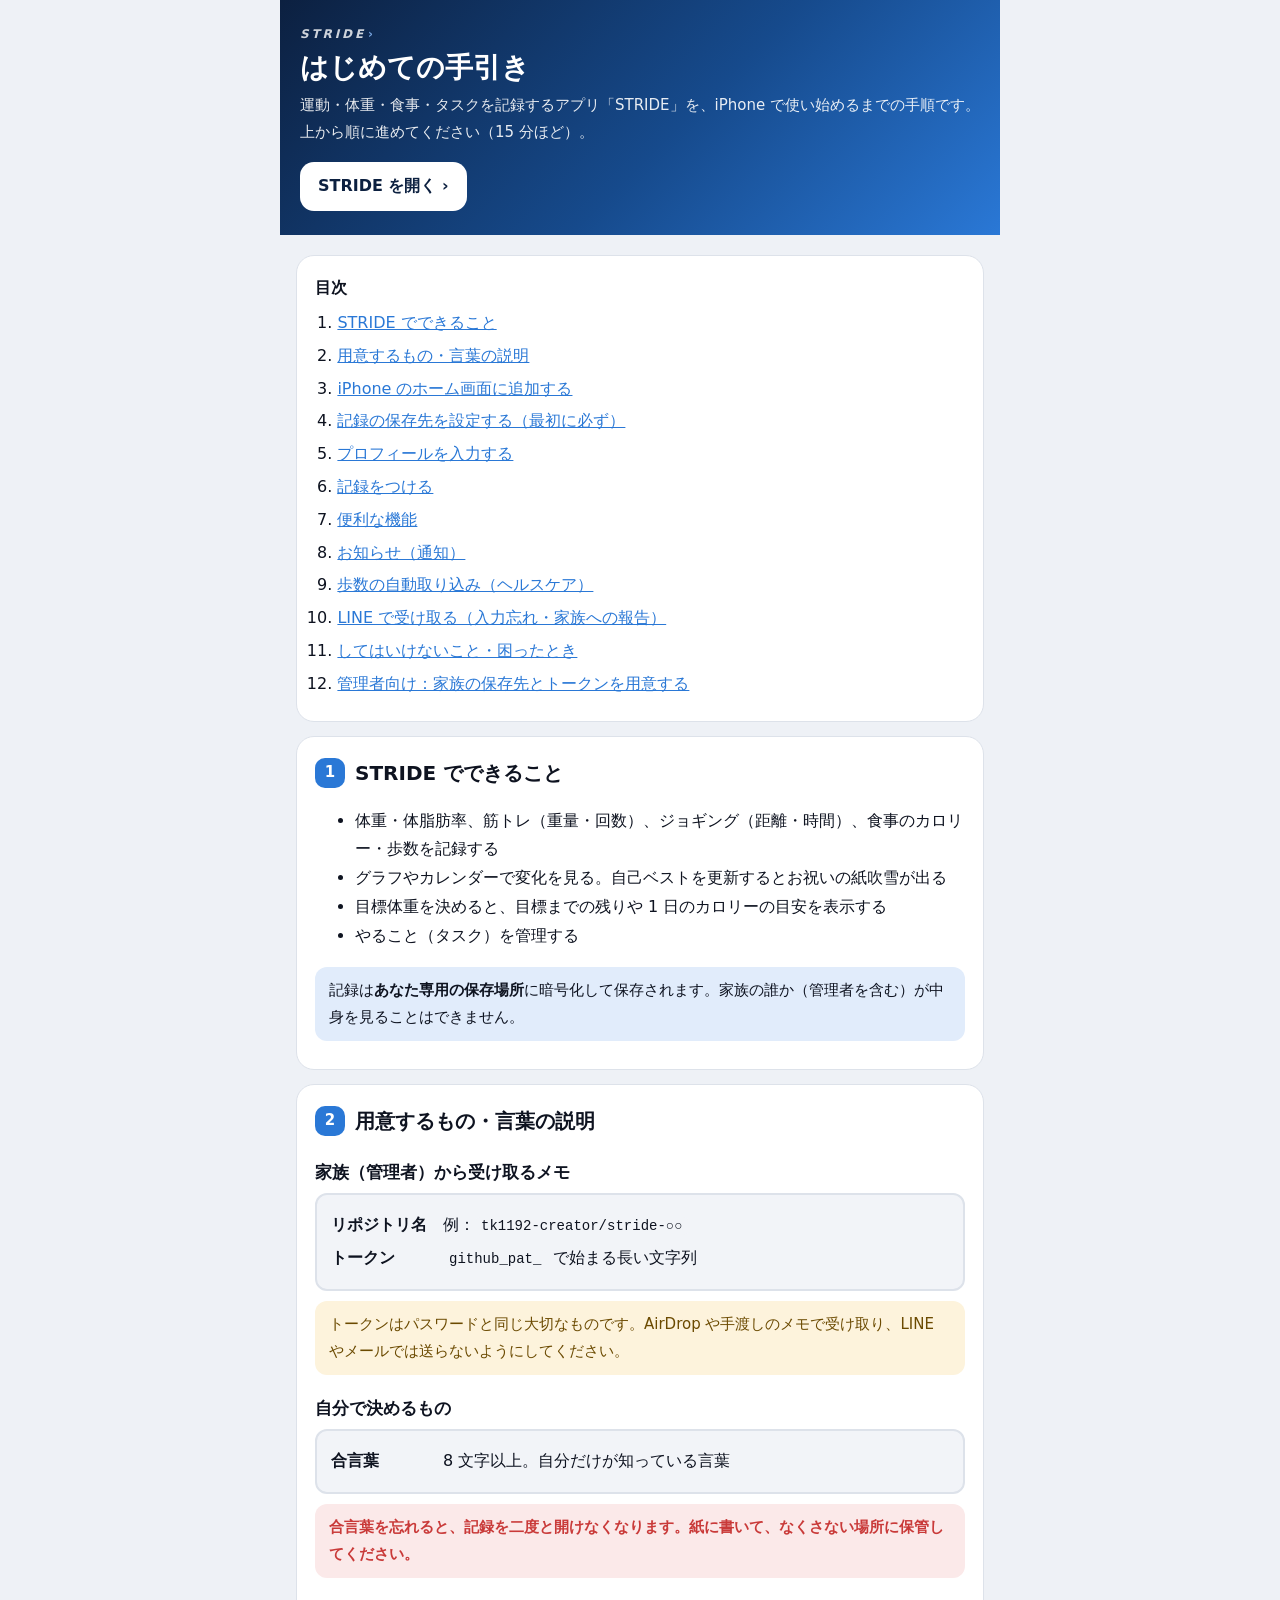
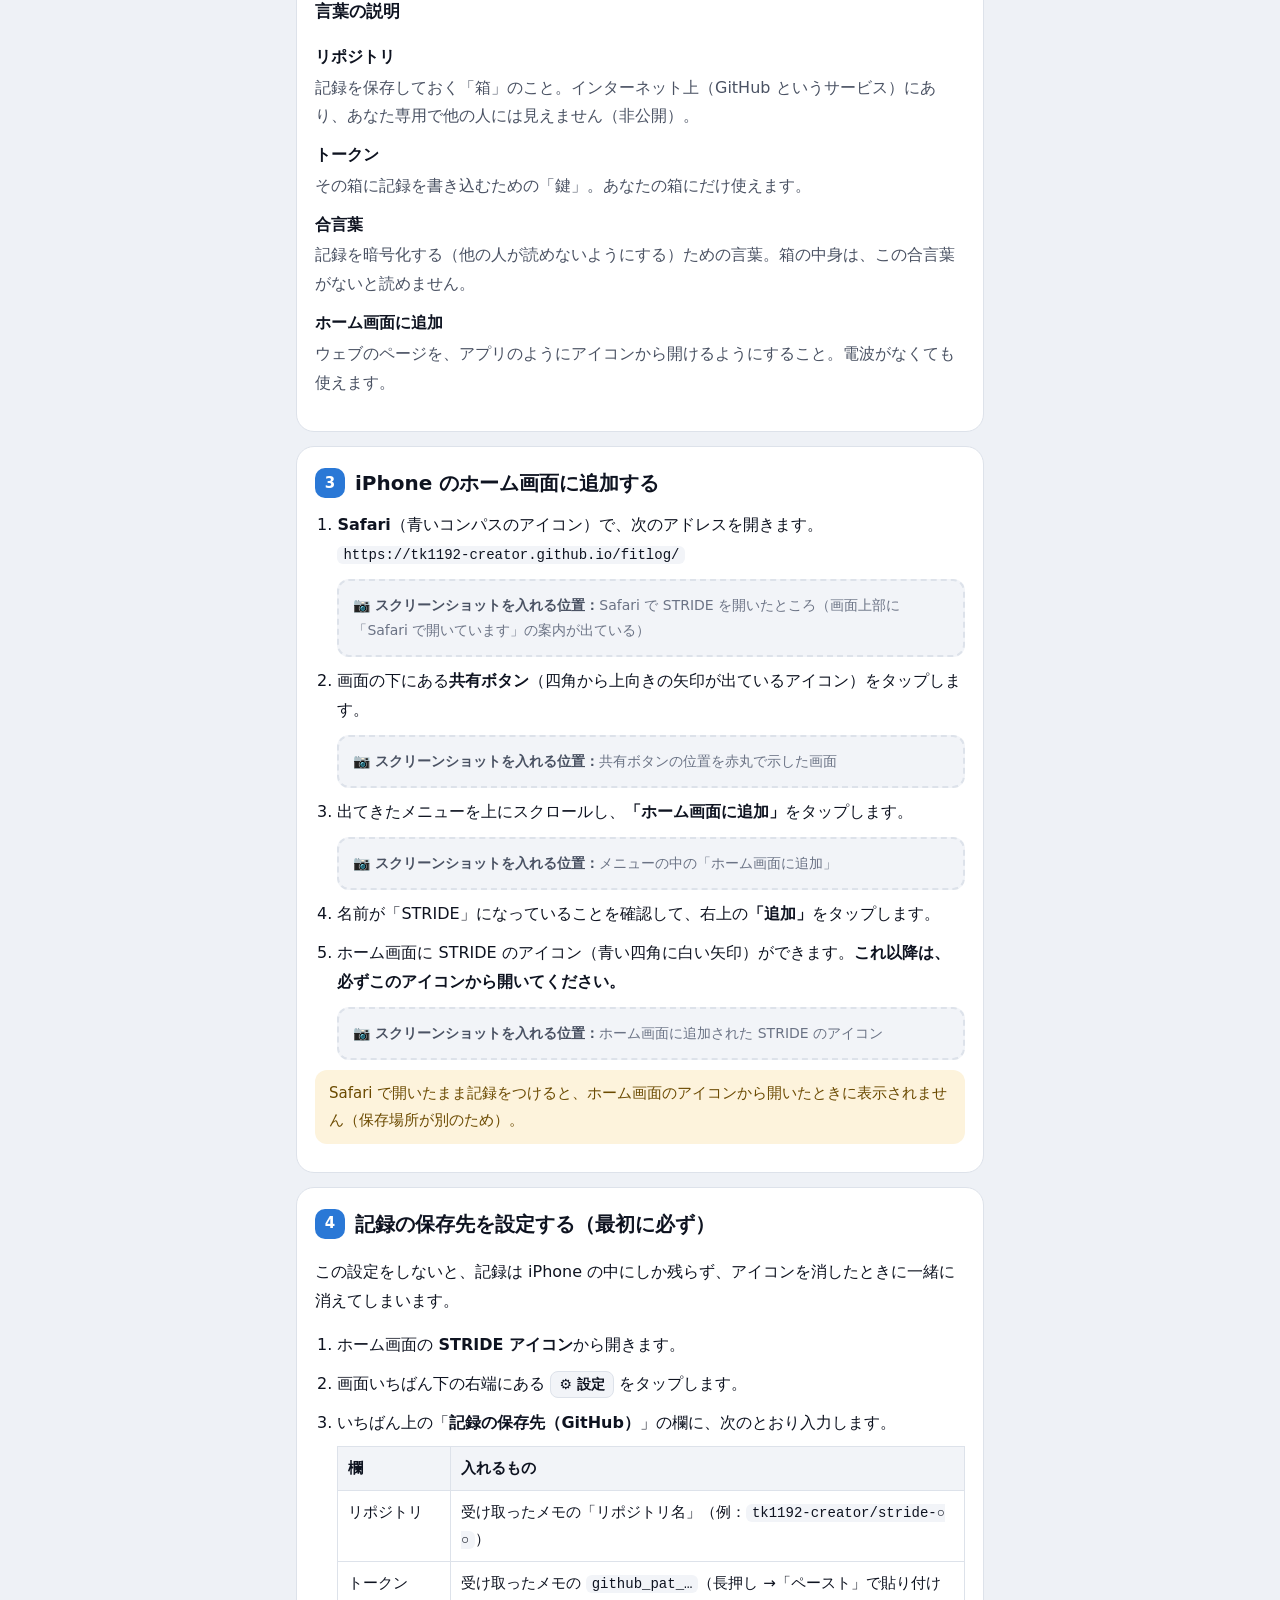
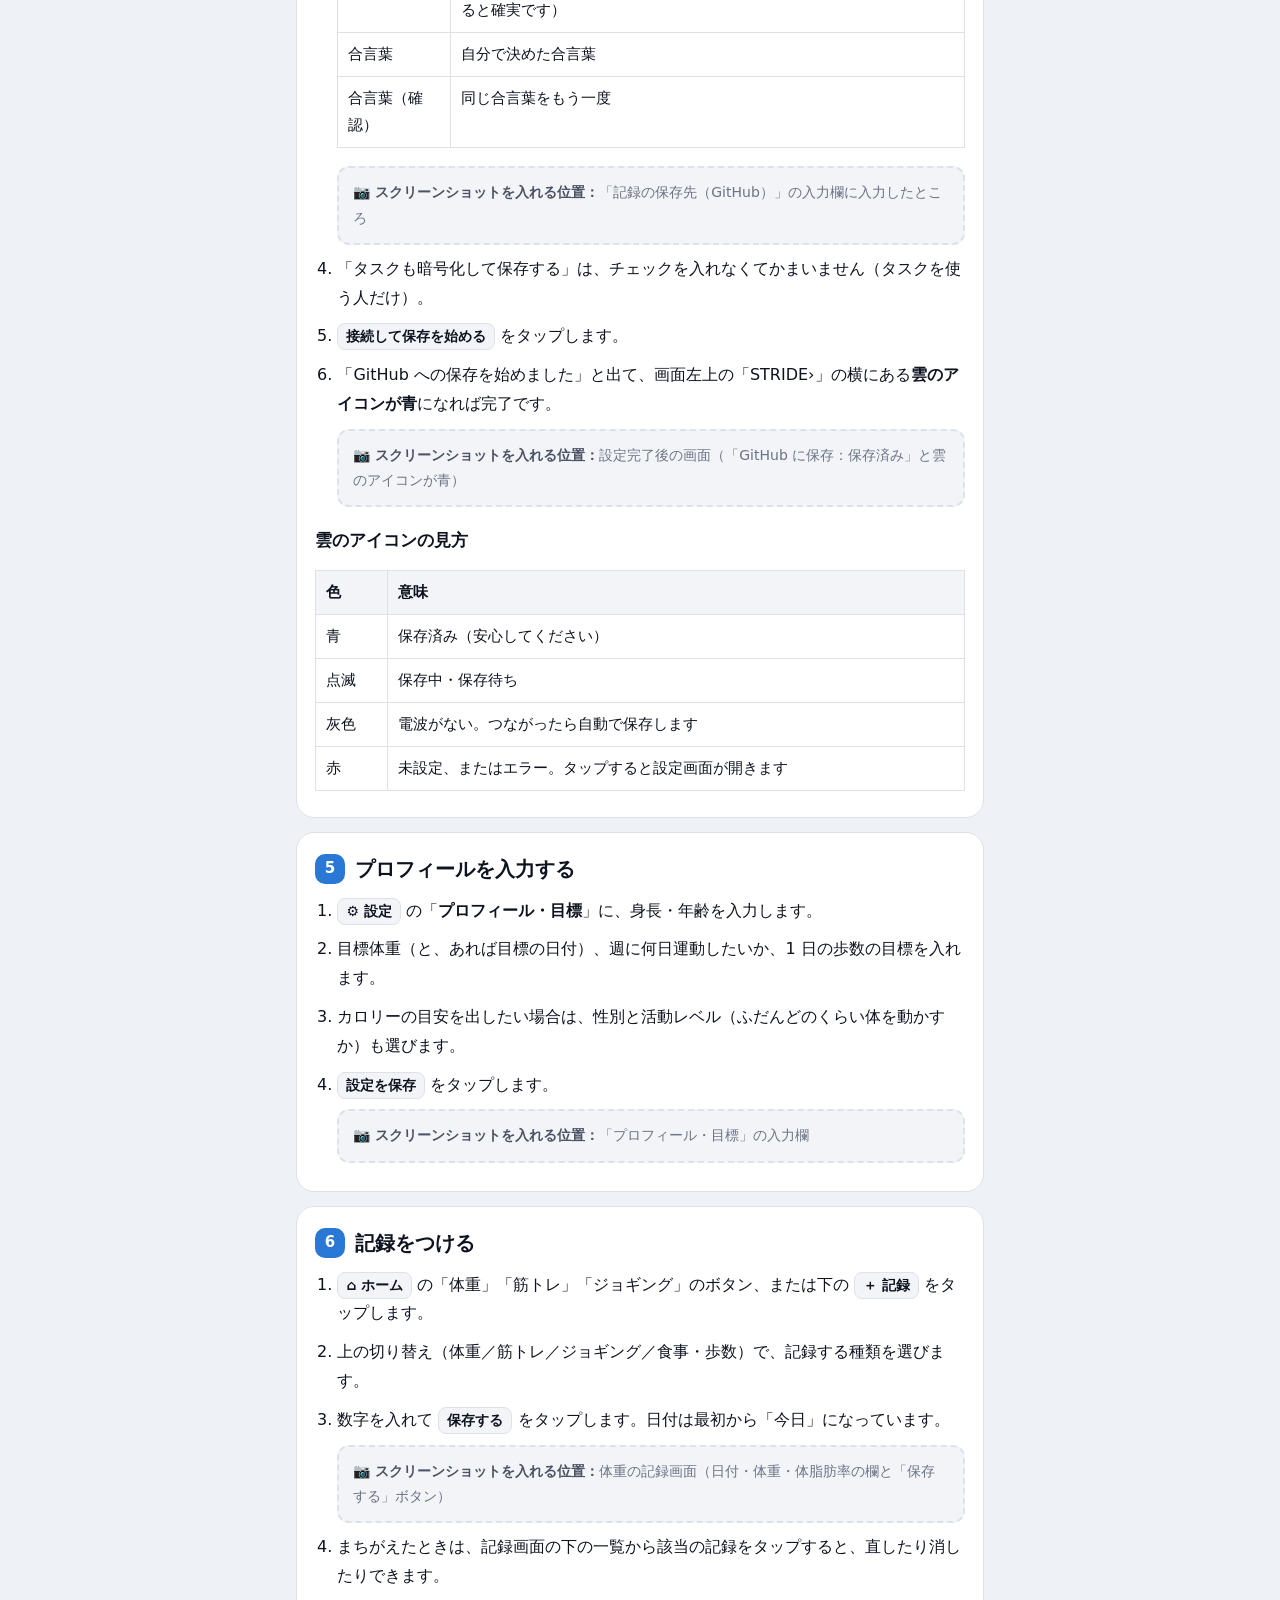
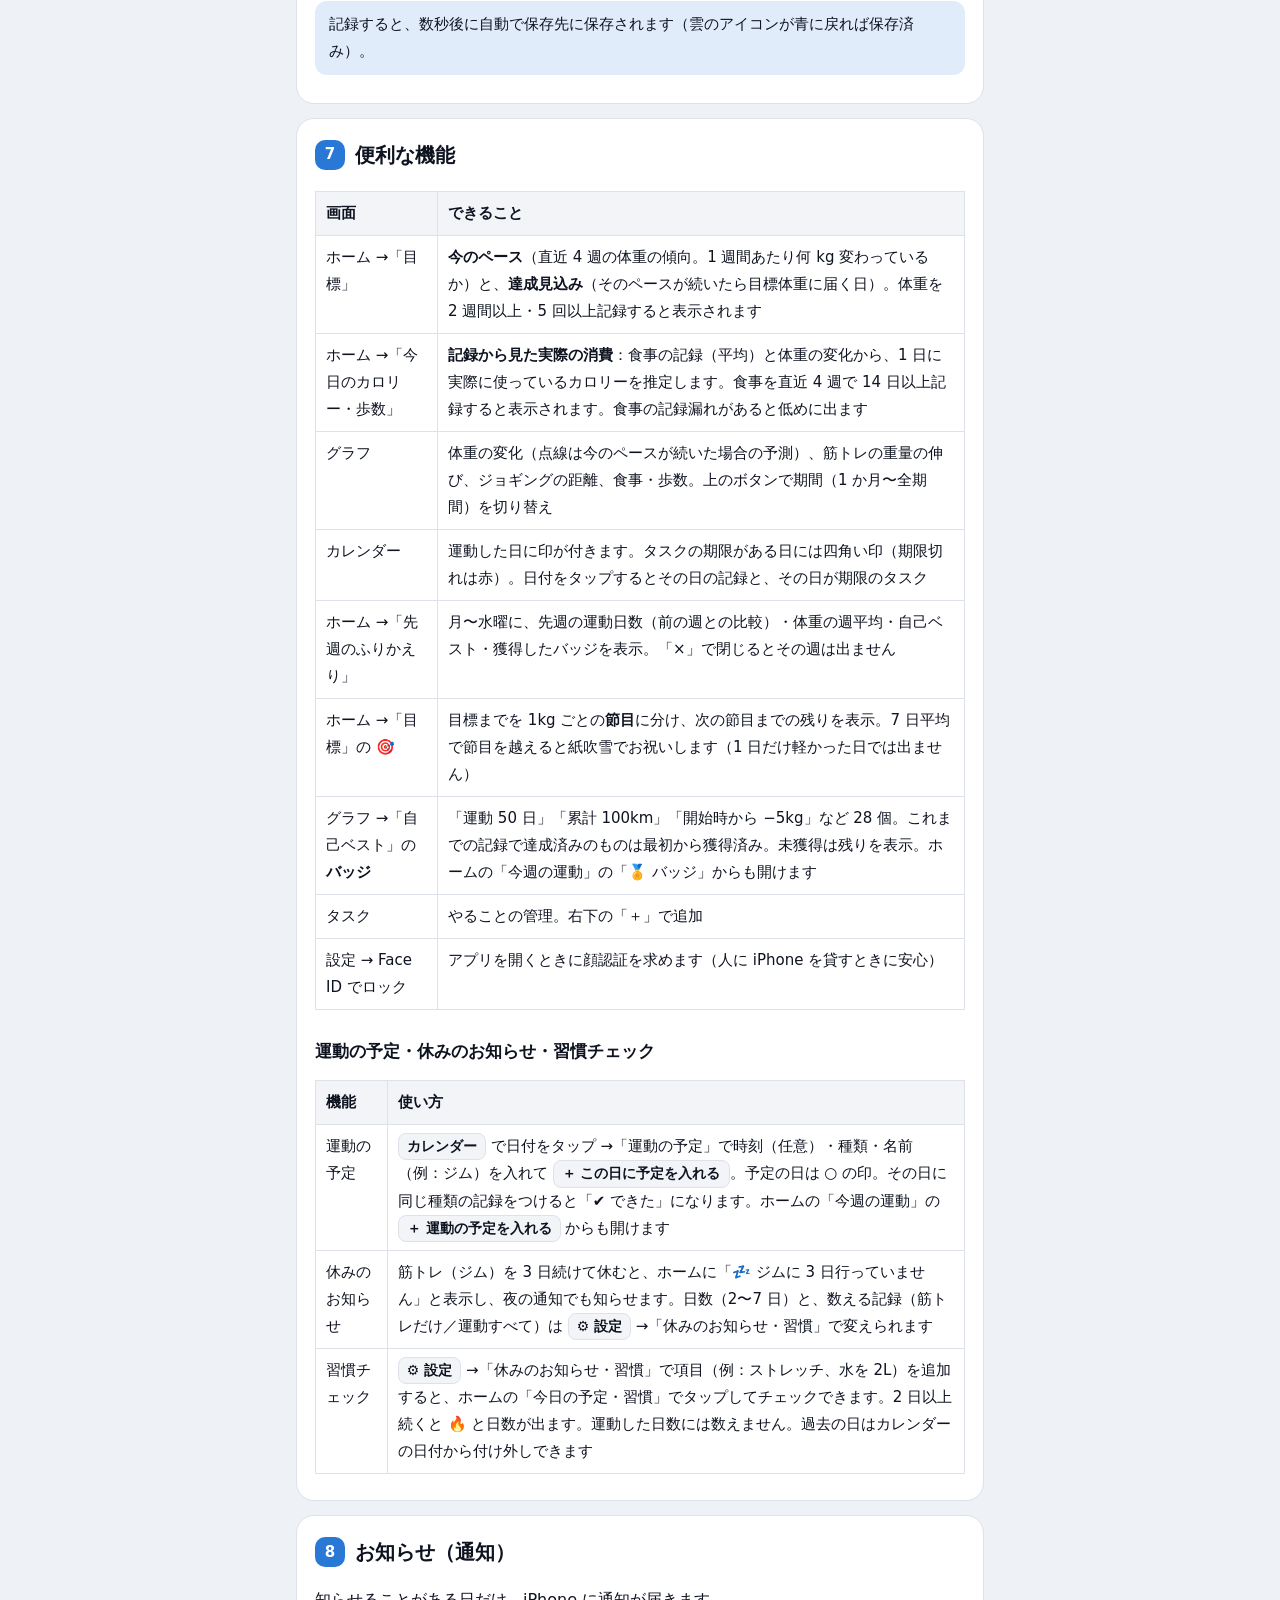
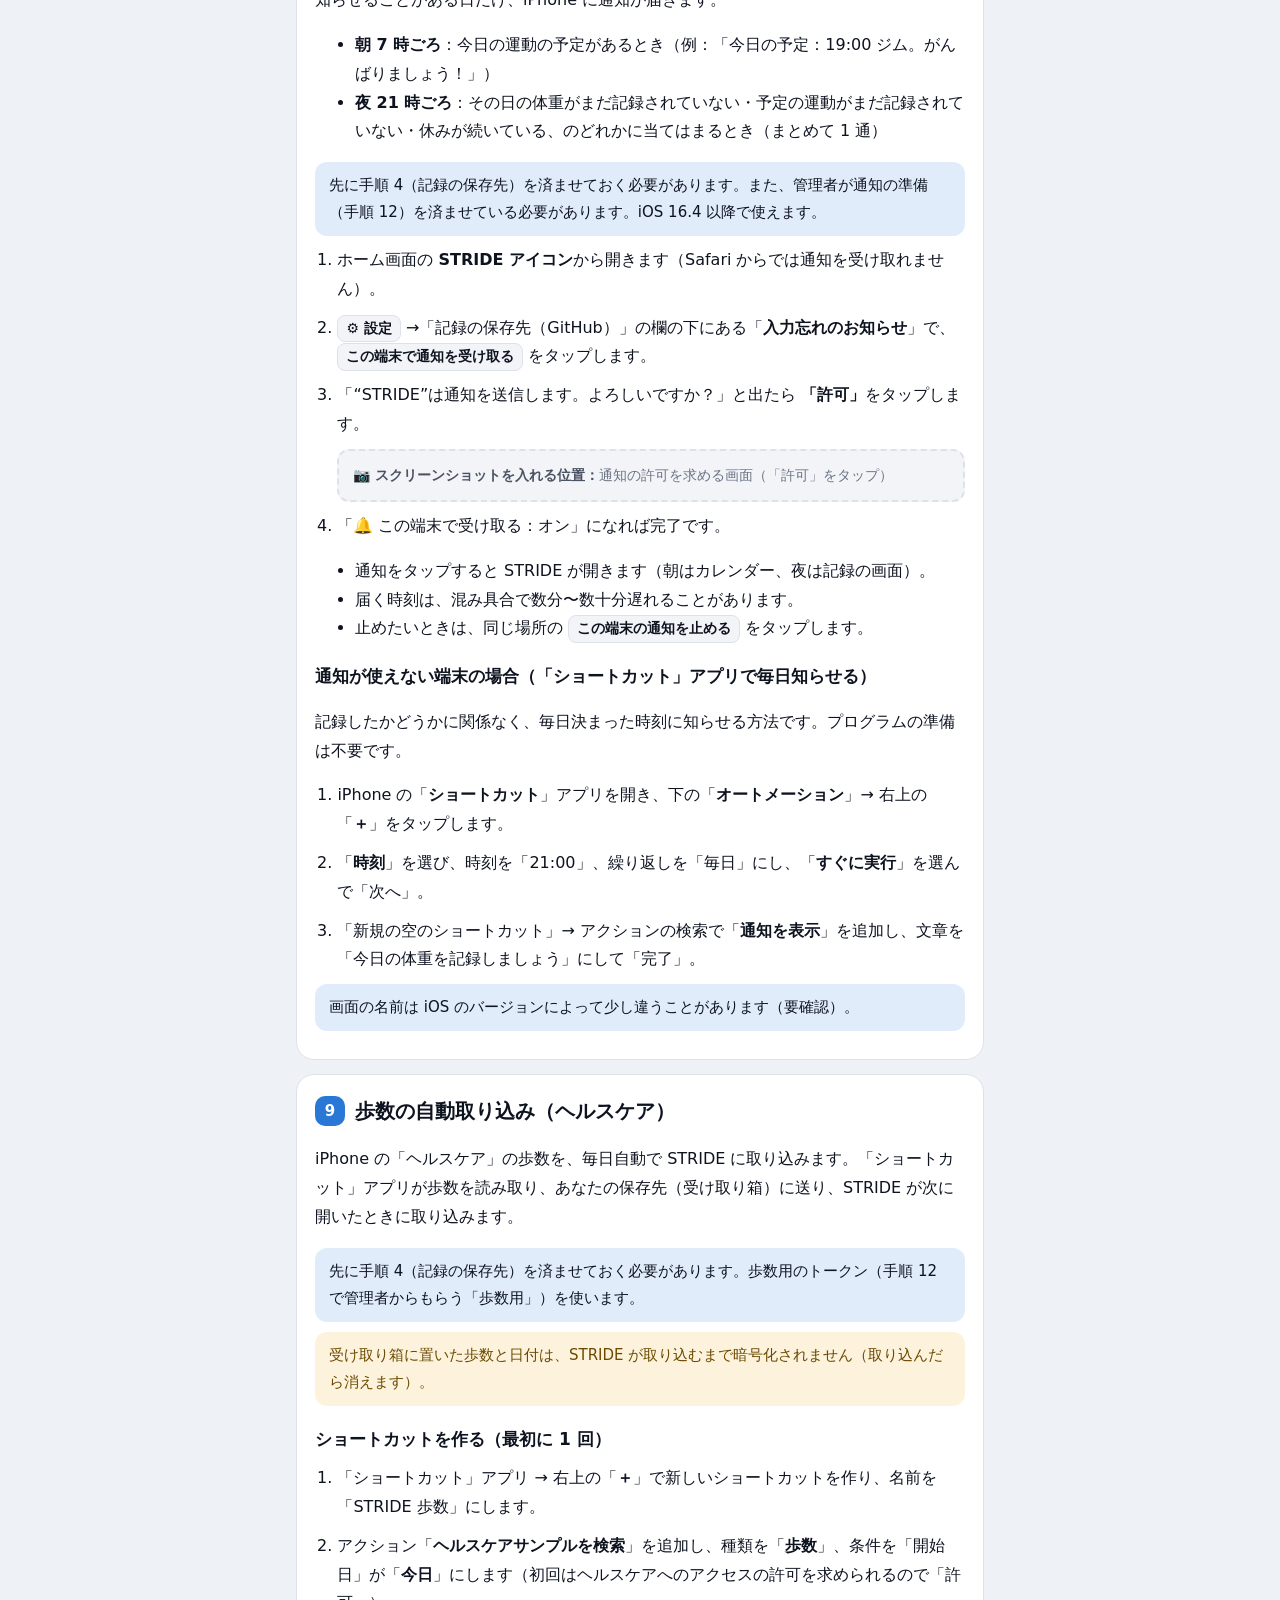
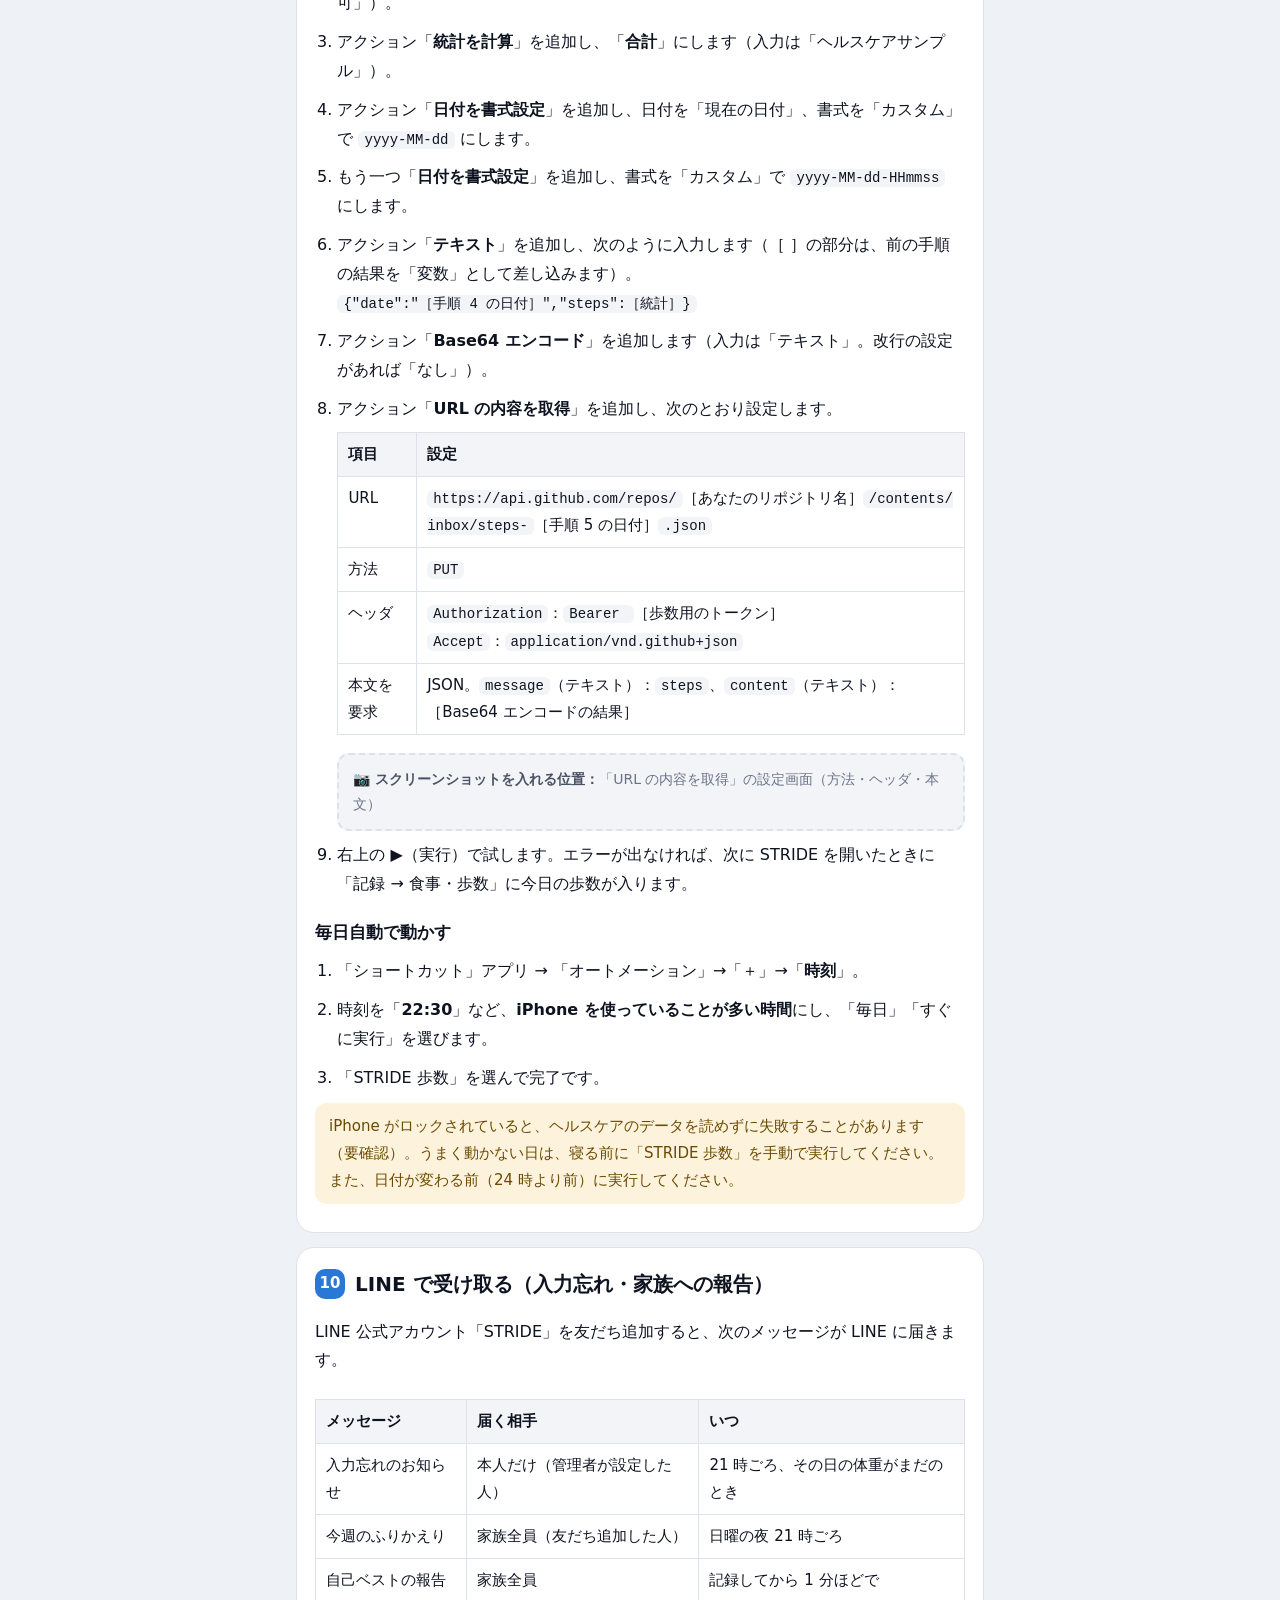
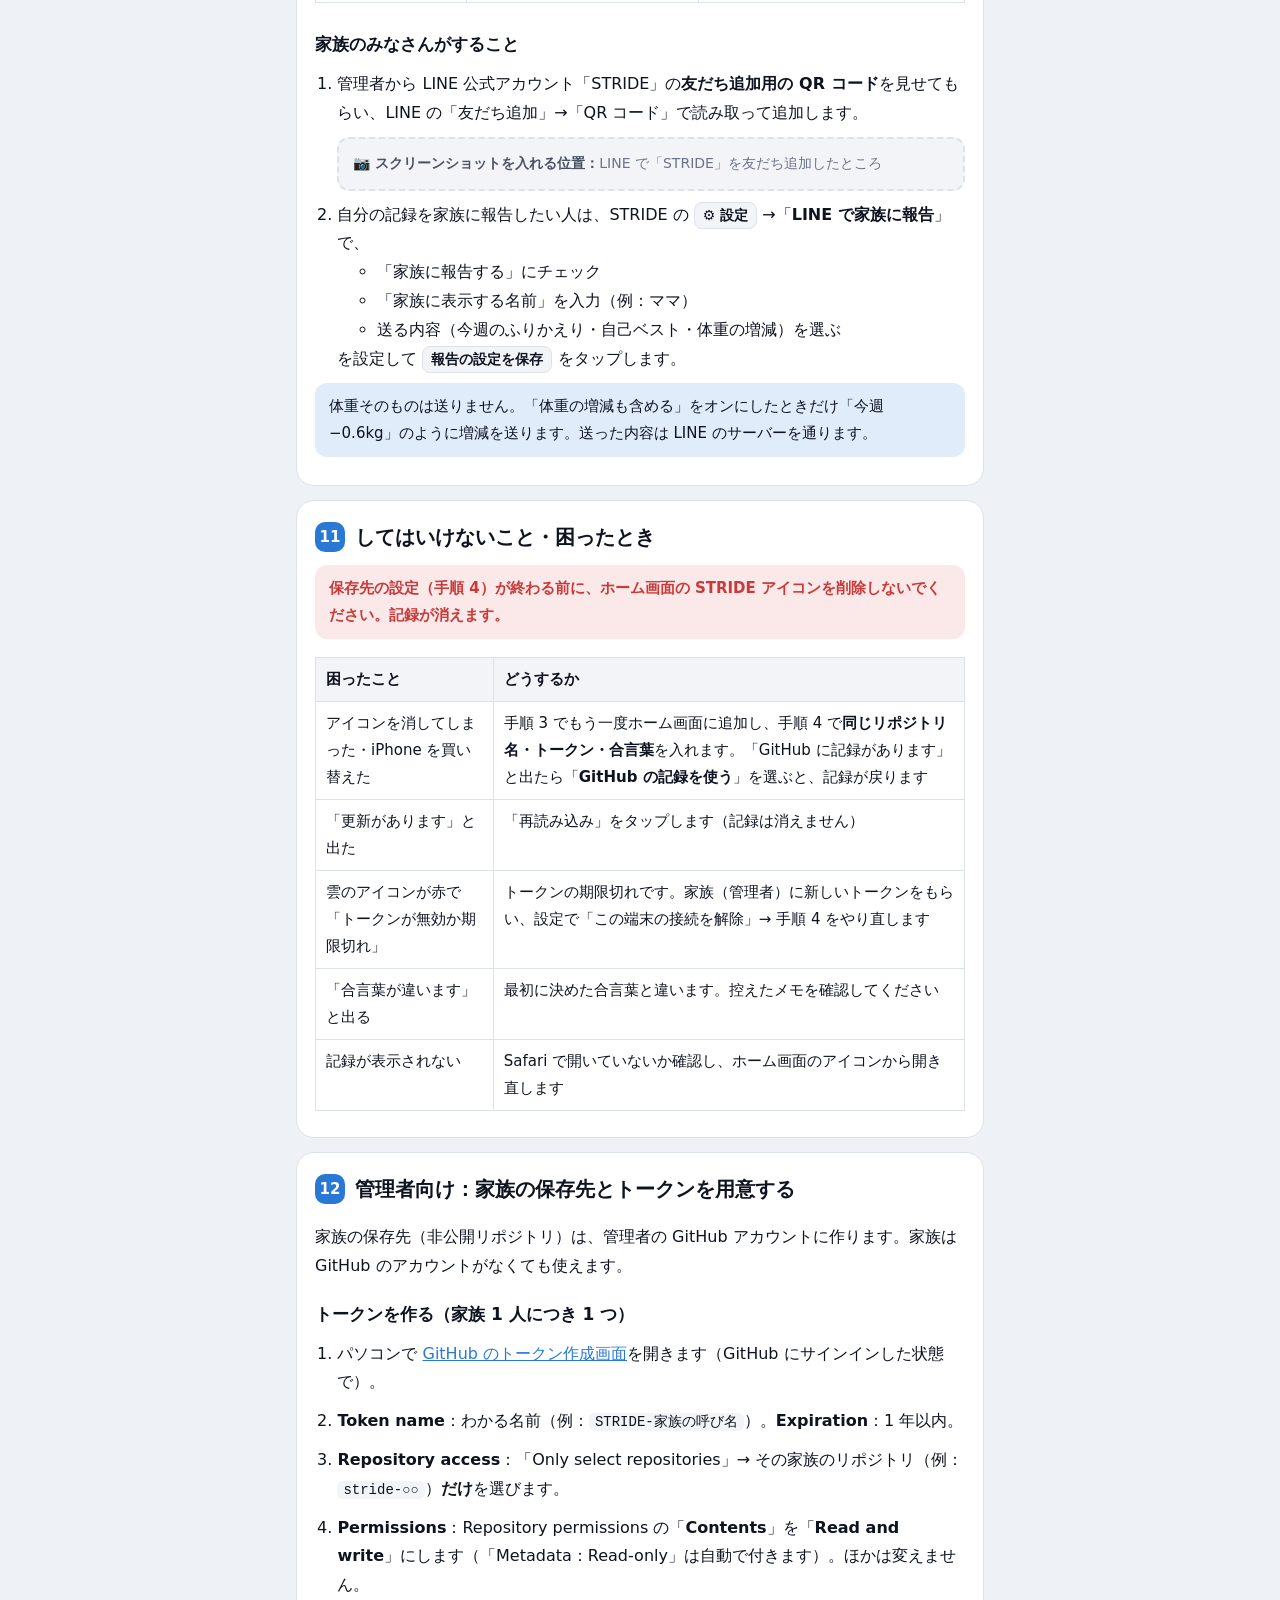
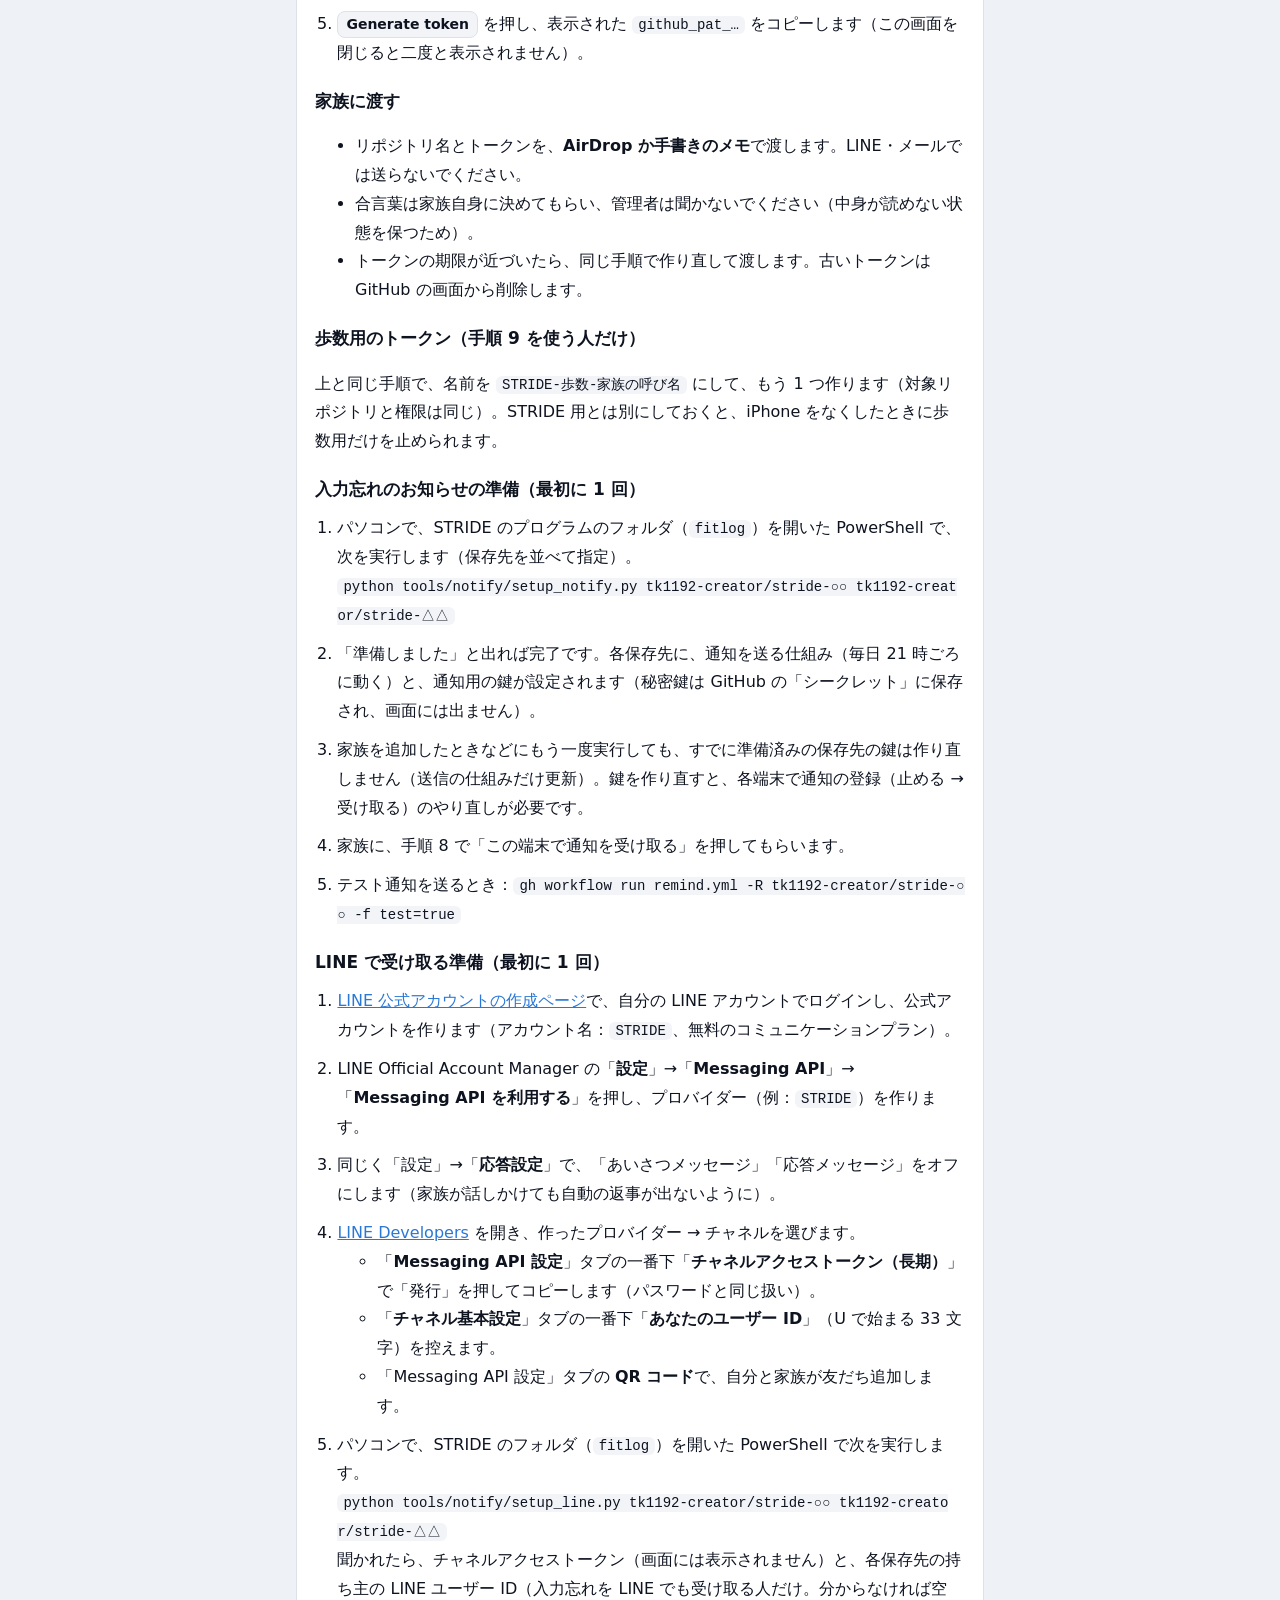
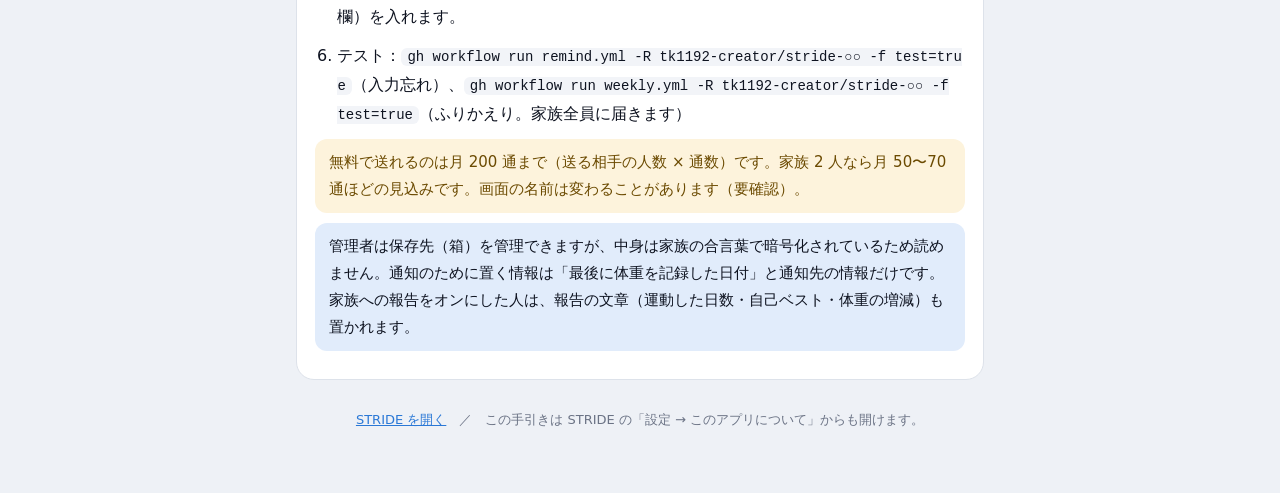
==== commit ab822634: "v2.7.0: 運動の予定・休みのお知らせ・習慣チェック - カレンダーで運動の予定を入れ、記録すると「できた」。ホームに「今日の予定・習慣」 - 筋トレ（設定で運動すべて）を N 日続けて休むとホー" ====
--- a/guide/index.html
+++ b/guide/index.html
@@ -99,7 +99,7 @@
     <li><a href="#profile">プロフィールを入力する</a></li>
     <li><a href="#record">記録をつける</a></li>
     <li><a href="#features">便利な機能</a></li>
-    <li><a href="#remind">入力忘れのお知らせ（通知）</a></li>
+    <li><a href="#remind">お知らせ（通知）</a></li>
     <li><a href="#steps">歩数の自動取り込み（ヘルスケア）</a></li>
     <li><a href="#line">LINE で受け取る（入力忘れ・家族への報告）</a></li>
     <li><a href="#trouble">してはいけないこと・困ったとき</a></li>
@@ -231,11 +231,22 @@
     <tr><td>タスク</td><td>やることの管理。右下の「＋」で追加</td></tr>
     <tr><td>設定 → Face ID でロック</td><td>アプリを開くときに顔認証を求めます（人に iPhone を貸すときに安心）</td></tr>
   </table></div>
+  <h3 id="plans">運動の予定・休みのお知らせ・習慣チェック</h3>
+  <div class="scroll"><table>
+    <tr><th>機能</th><th>使い方</th></tr>
+    <tr><td>運動の予定</td><td><span class="btnlike">カレンダー</span> で日付をタップ →「運動の予定」で時刻（任意）・種類・名前（例：ジム）を入れて <span class="btnlike">＋ この日に予定を入れる</span>。予定の日は ○ の印。その日に同じ種類の記録をつけると「✔ できた」になります。ホームの「今週の運動」の <span class="btnlike">＋ 運動の予定を入れる</span> からも開けます</td></tr>
+    <tr><td>休みのお知らせ</td><td>筋トレ（ジム）を 3 日続けて休むと、ホームに「💤 ジムに 3 日行っていません」と表示し、夜の通知でも知らせます。日数（2〜7 日）と、数える記録（筋トレだけ／運動すべて）は <span class="btnlike">⚙ 設定</span> →「休みのお知らせ・習慣」で変えられます</td></tr>
+    <tr><td>習慣チェック</td><td><span class="btnlike">⚙ 設定</span> →「休みのお知らせ・習慣」で項目（例：ストレッチ、水を 2L）を追加すると、ホームの「今日の予定・習慣」でタップしてチェックできます。2 日以上続くと 🔥 と日数が出ます。運動した日数には数えません。過去の日はカレンダーの日付から付け外しできます</td></tr>
+  </table></div>
 </section>
 
 <section class="card" id="remind">
-  <h2><span class="no">8</span>入力忘れのお知らせ（通知）</h2>
-  <p>毎日 21 時ごろ、<strong>その日の体重がまだ記録されていないときだけ</strong>、iPhone に通知が届きます。記録済みの日は届きません。</p>
+  <h2><span class="no">8</span>お知らせ（通知）</h2>
+  <p>知らせることがある日だけ、iPhone に通知が届きます。</p>
+  <ul>
+    <li><strong>朝 7 時ごろ</strong>：今日の運動の予定があるとき（例：「今日の予定：19:00 ジム。がんばりましょう！」）</li>
+    <li><strong>夜 21 時ごろ</strong>：その日の体重がまだ記録されていない・予定の運動がまだ記録されていない・休みが続いている、のどれかに当てはまるとき（まとめて 1 通）</li>
+  </ul>
   <div class="note">先に手順 4（記録の保存先）を済ませておく必要があります。また、管理者が通知の準備（手順 12）を済ませている必要があります。iOS 16.4 以降で使えます。</div>
   <ol class="steps">
     <li>ホーム画面の <strong>STRIDE アイコン</strong>から開きます（Safari からでは通知を受け取れません）。</li>
@@ -246,7 +257,7 @@
     <li>「🔔 この端末で受け取る：オン」になれば完了です。</li>
   </ol>
   <ul>
-    <li>通知をタップすると STRIDE の記録画面が開きます。</li>
+    <li>通知をタップすると STRIDE が開きます（朝はカレンダー、夜は記録の画面）。</li>
     <li>届く時刻は、混み具合で数分〜数十分遅れることがあります。</li>
     <li>止めたいときは、同じ場所の <span class="btnlike">この端末の通知を止める</span> をタップします。</li>
   </ul>
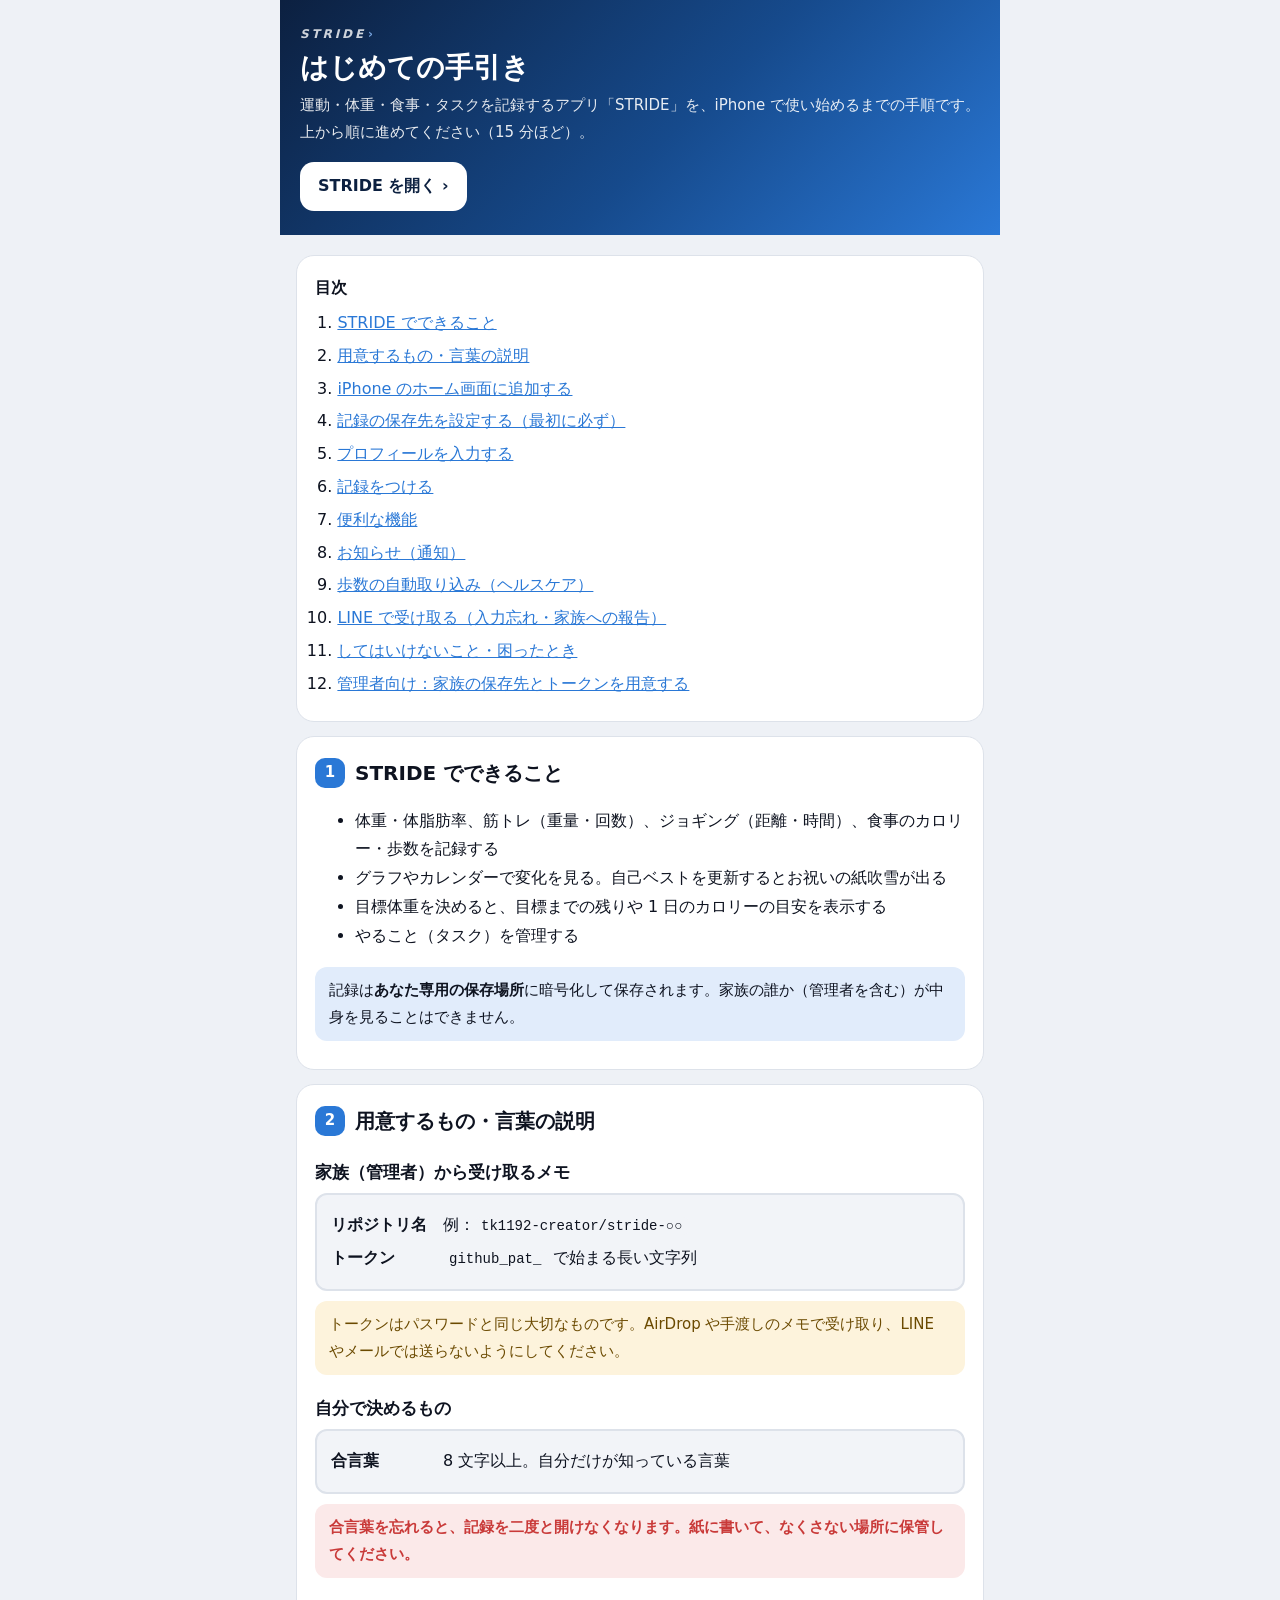
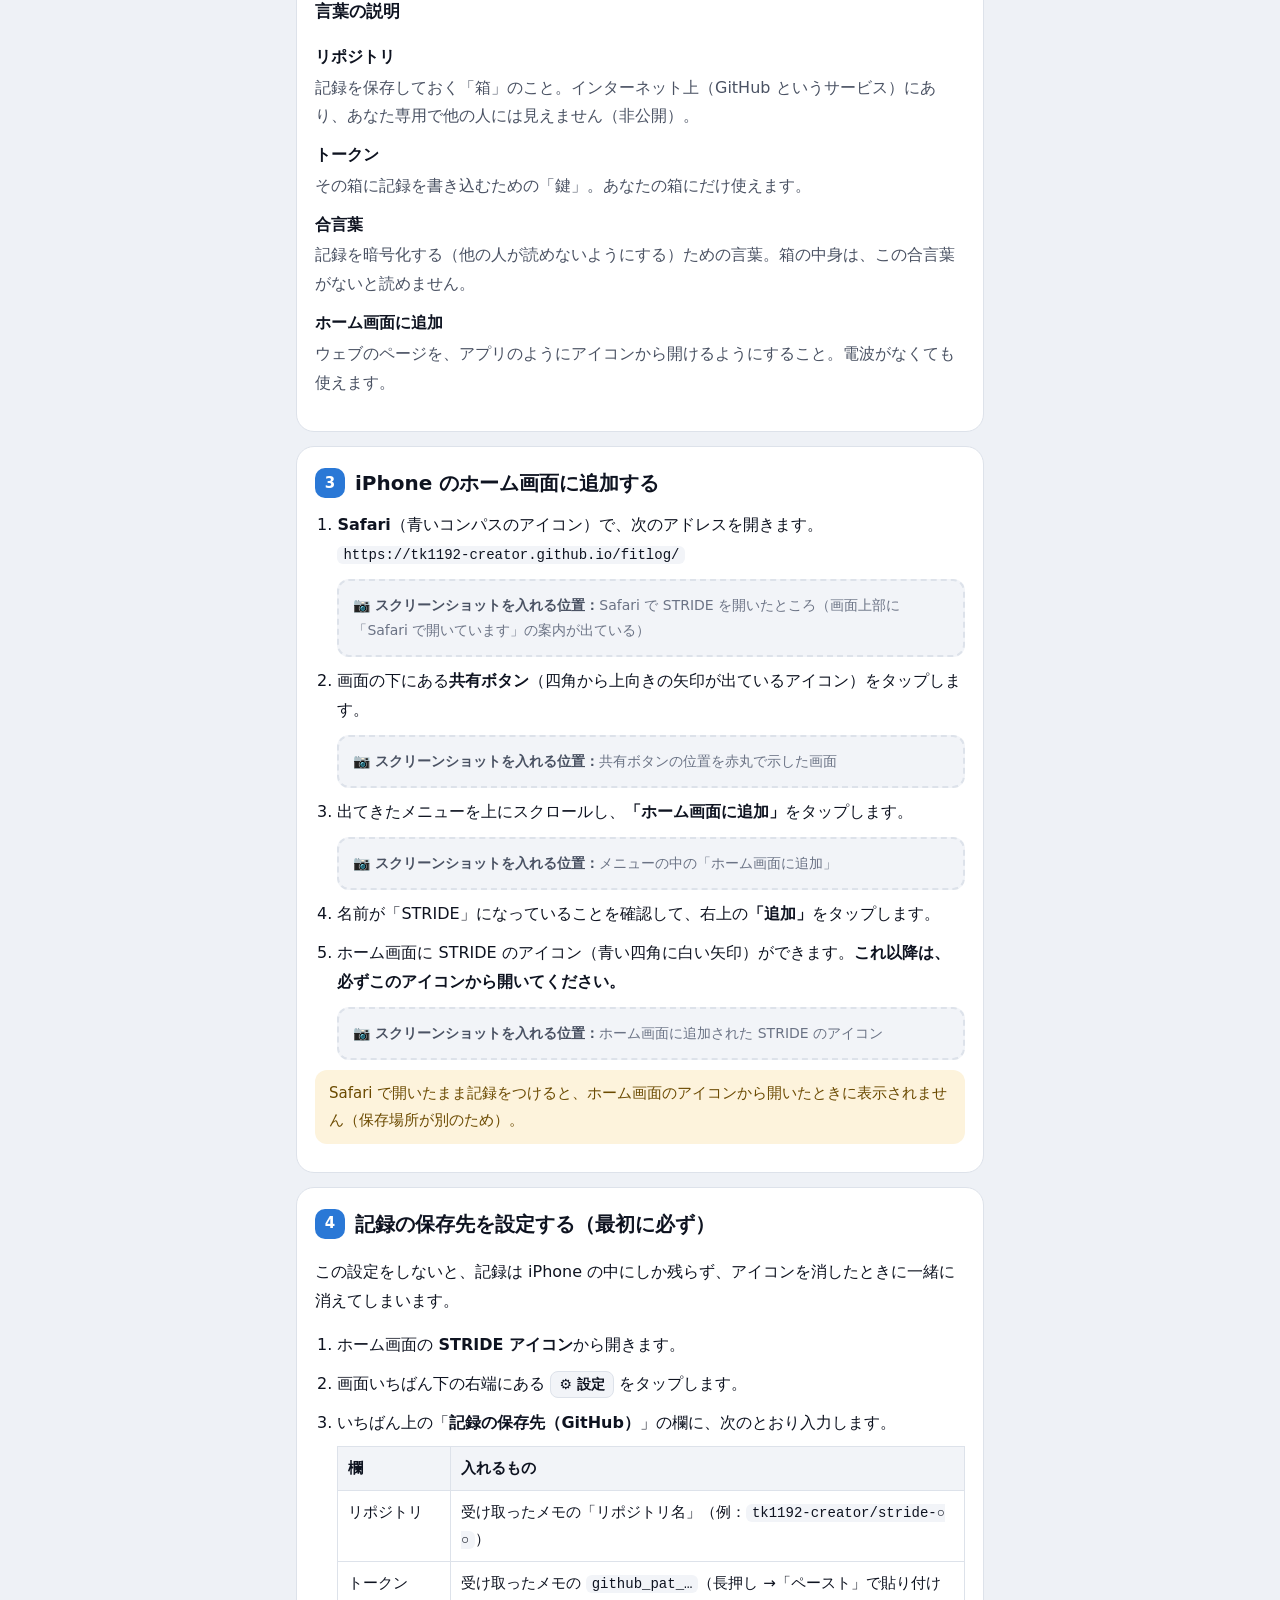
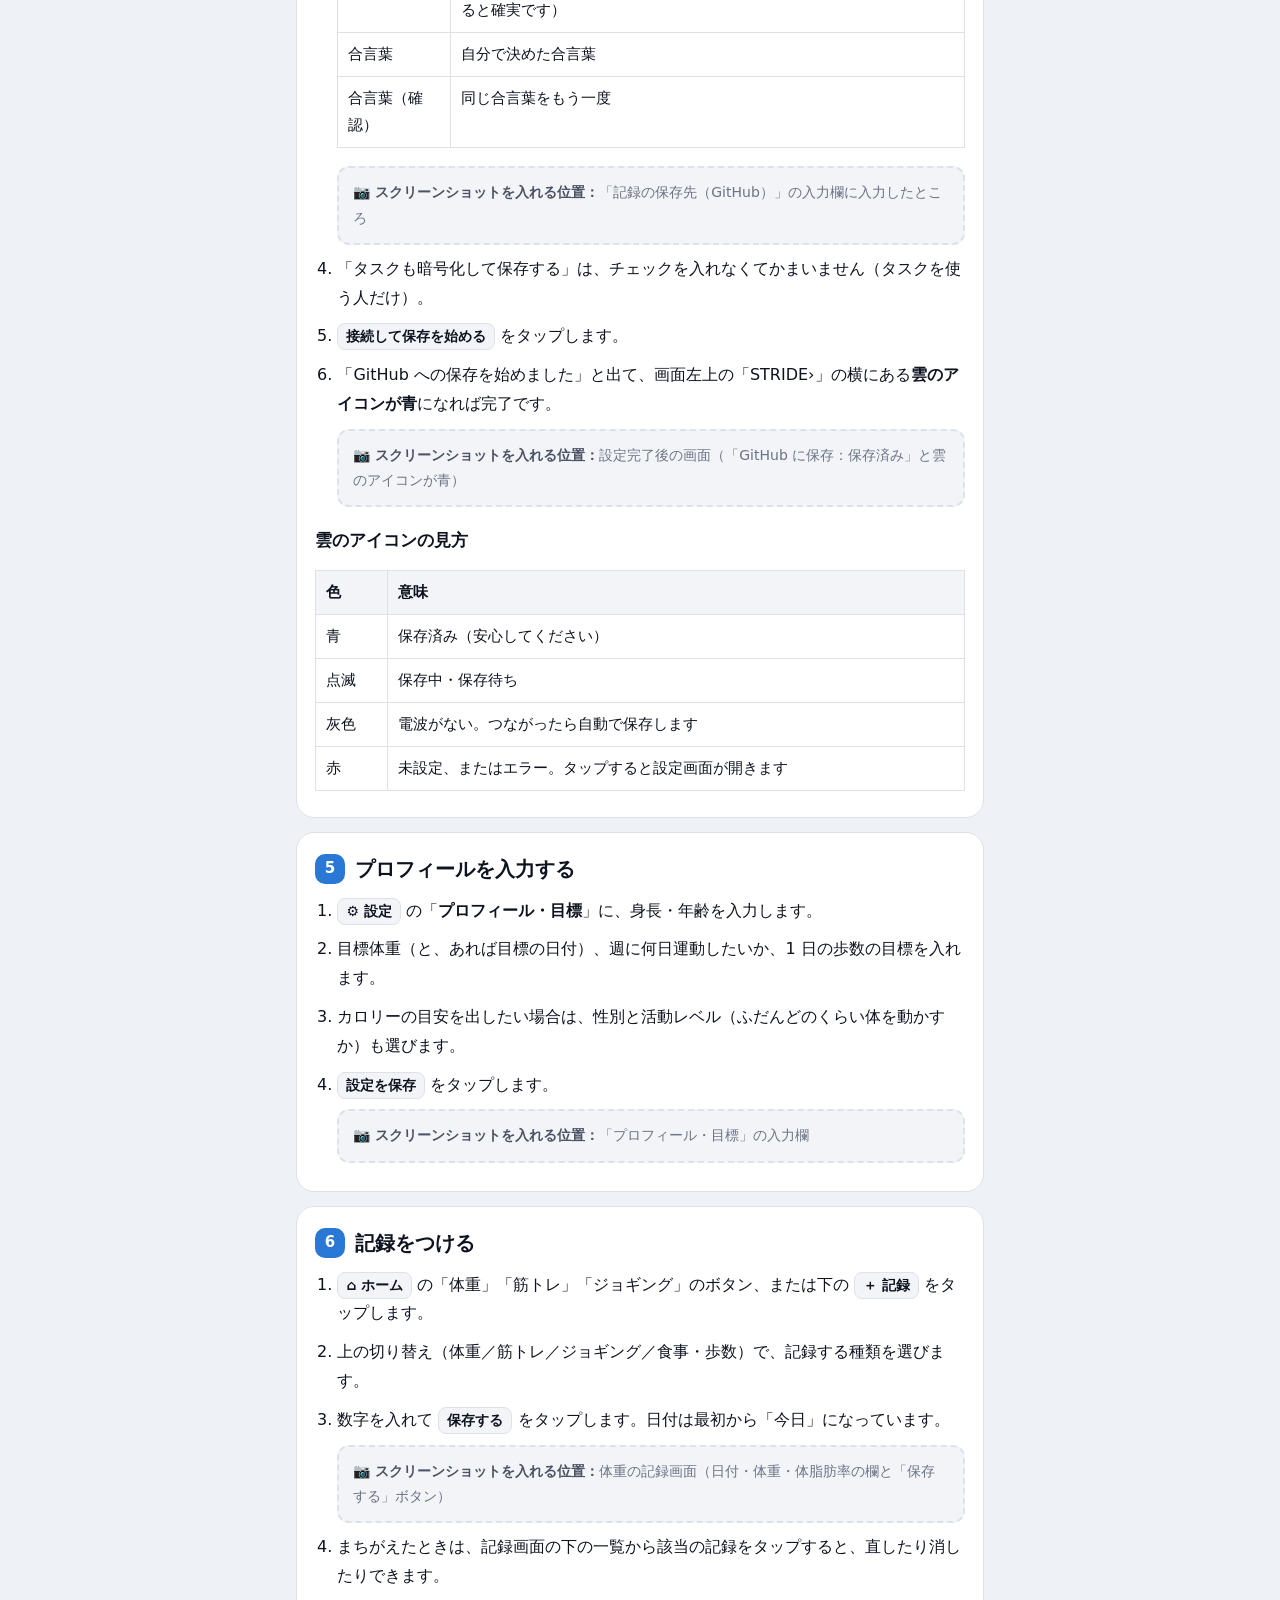
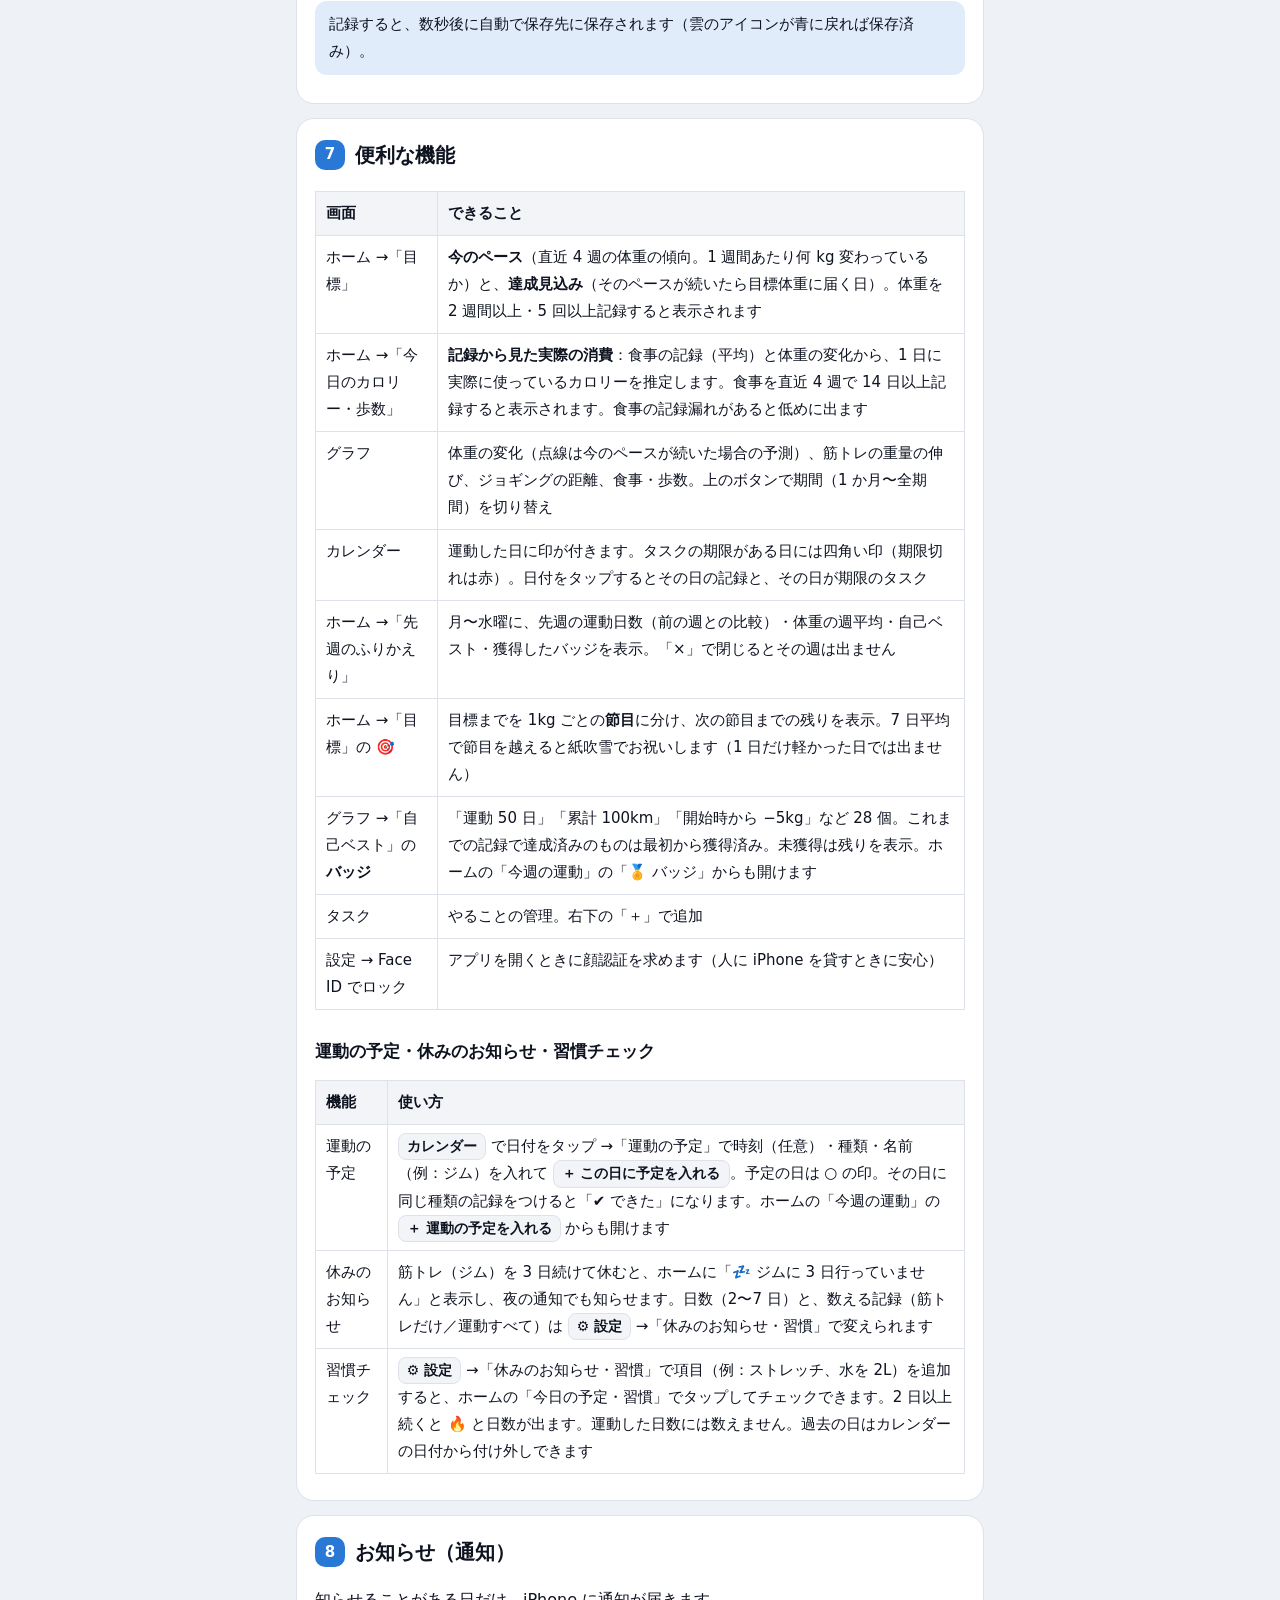
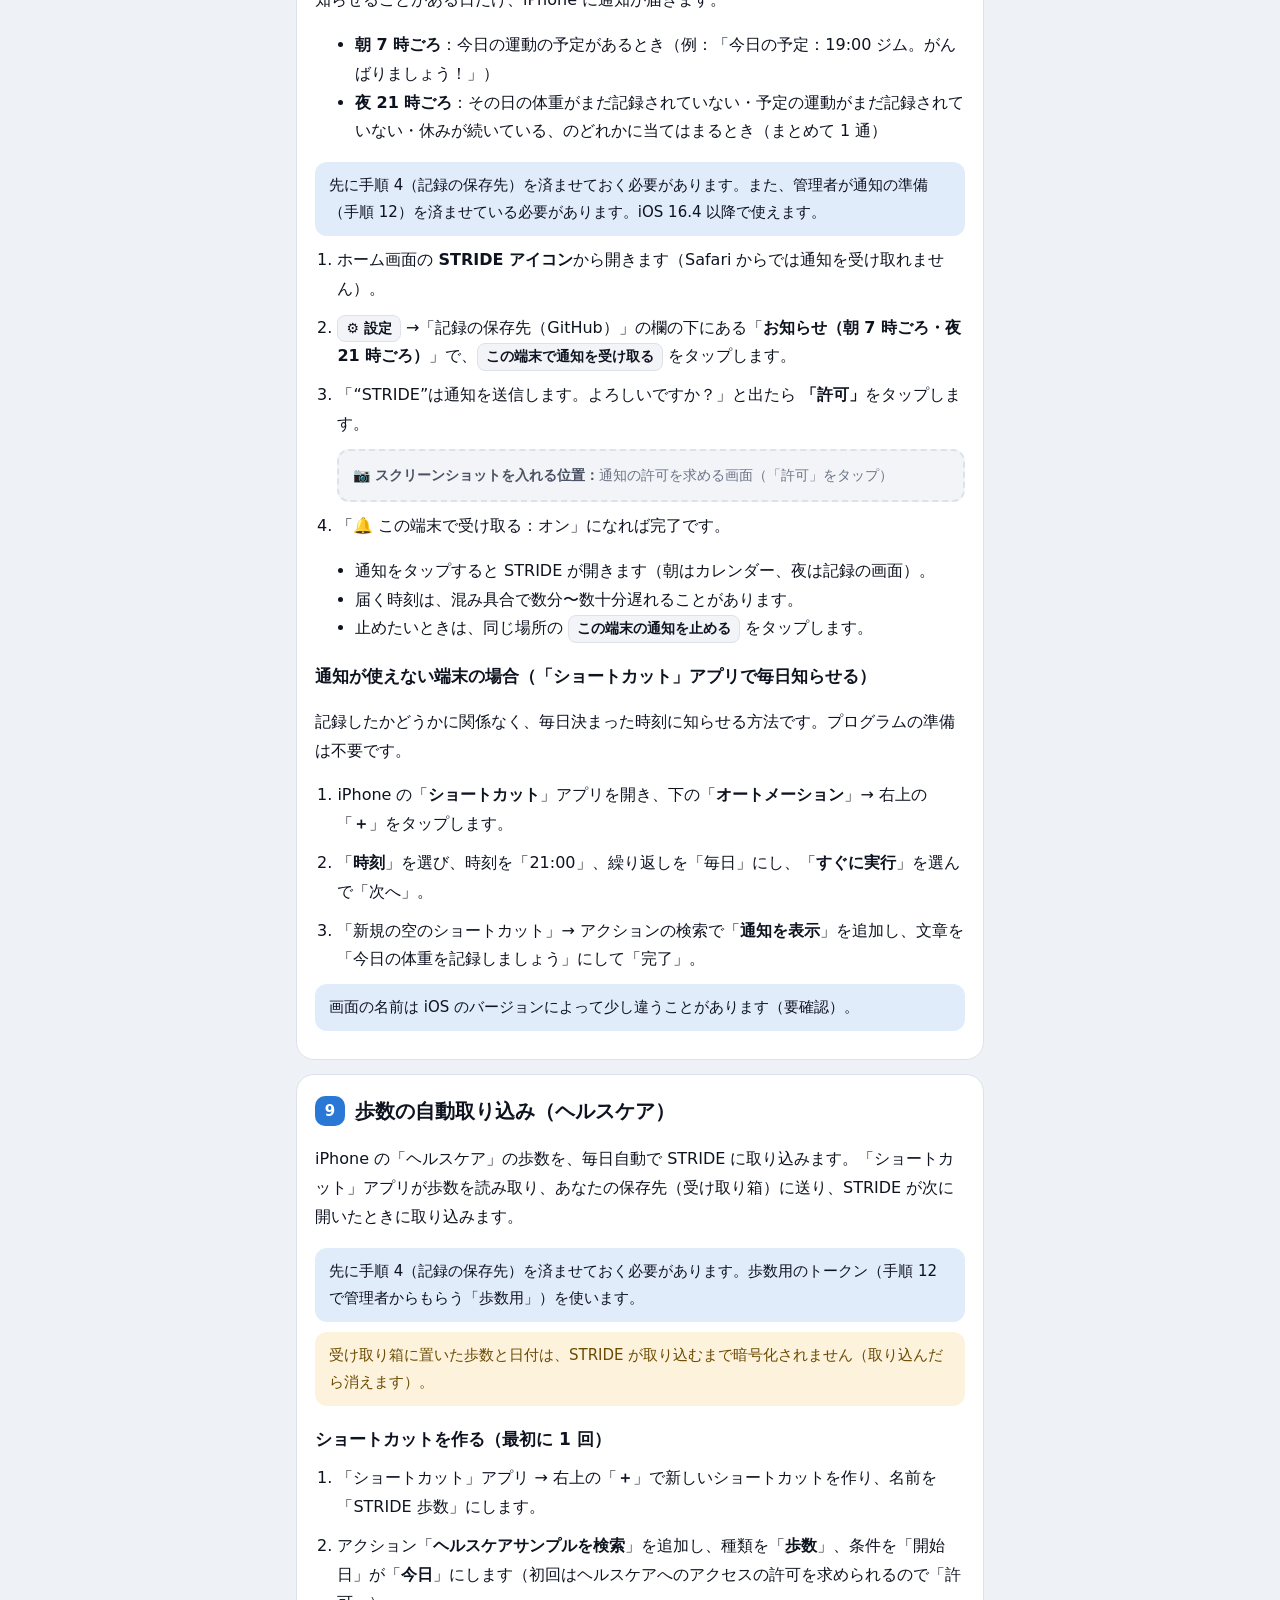
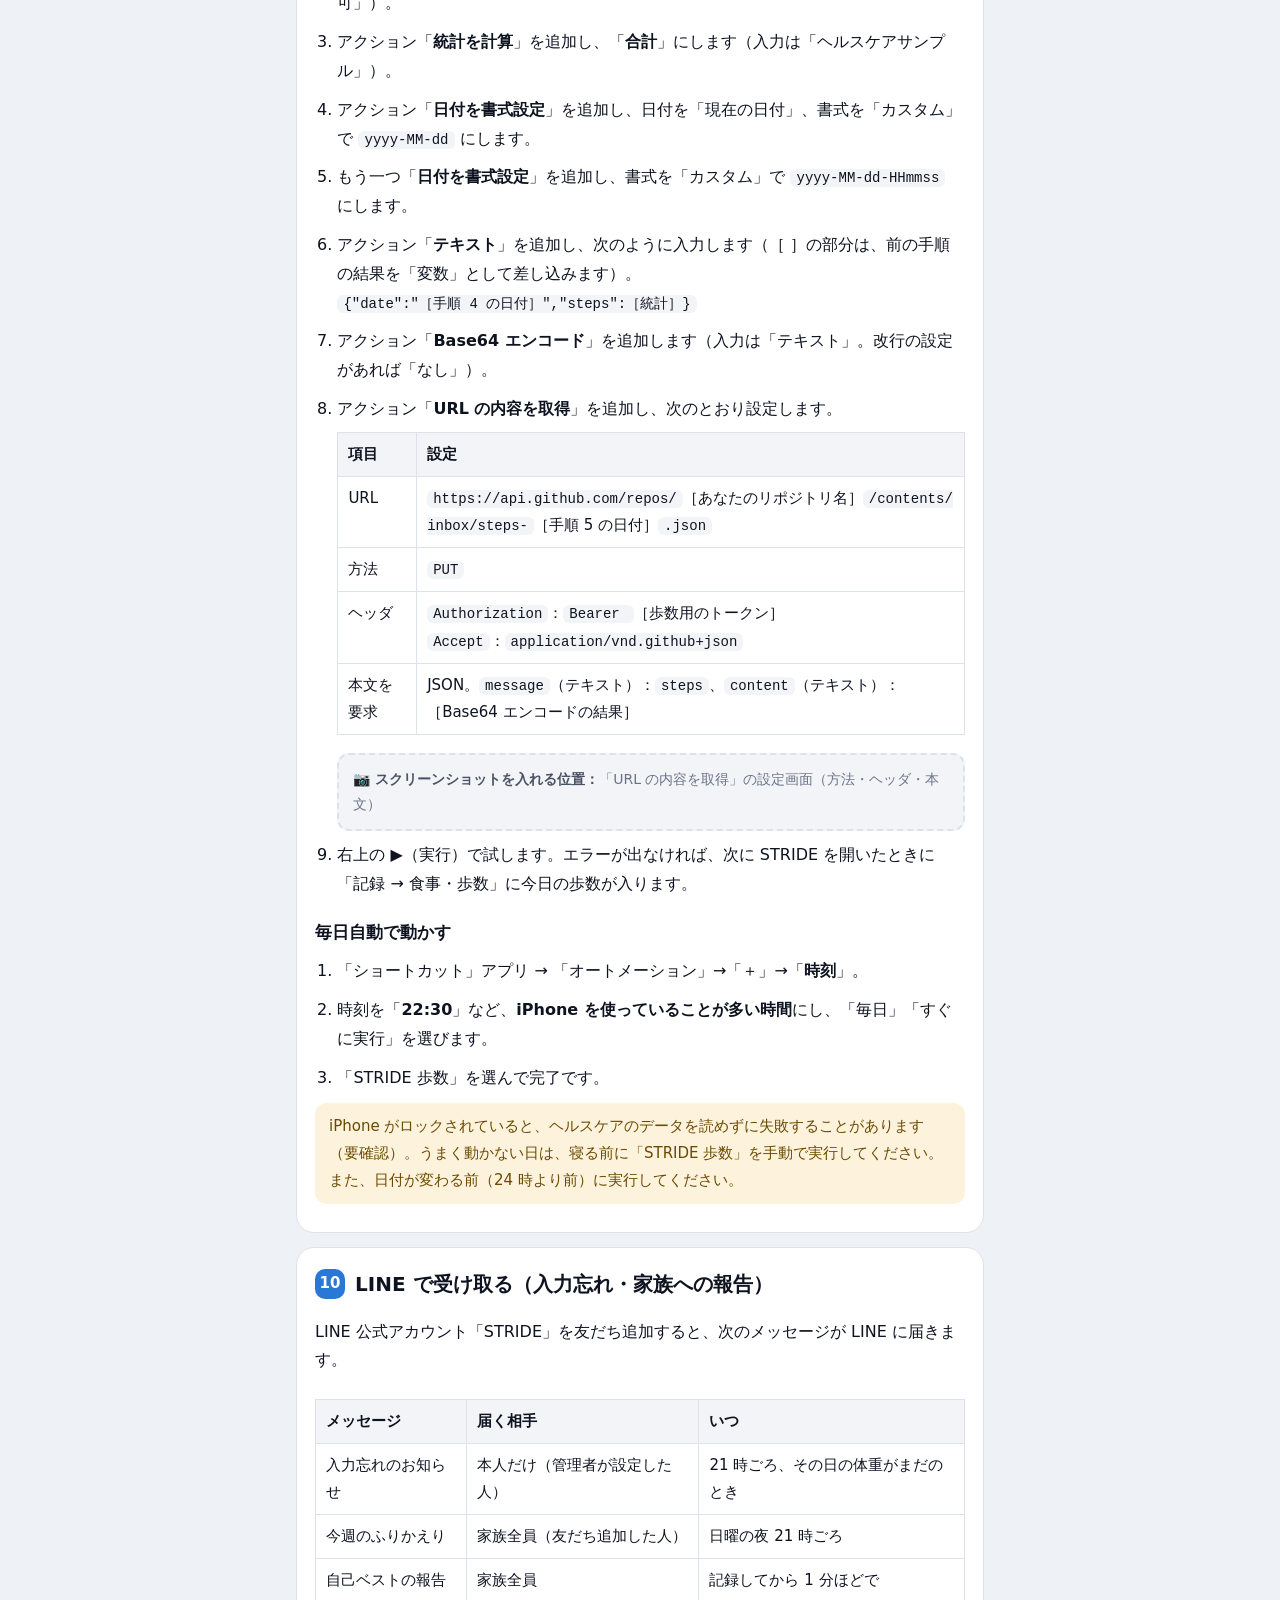
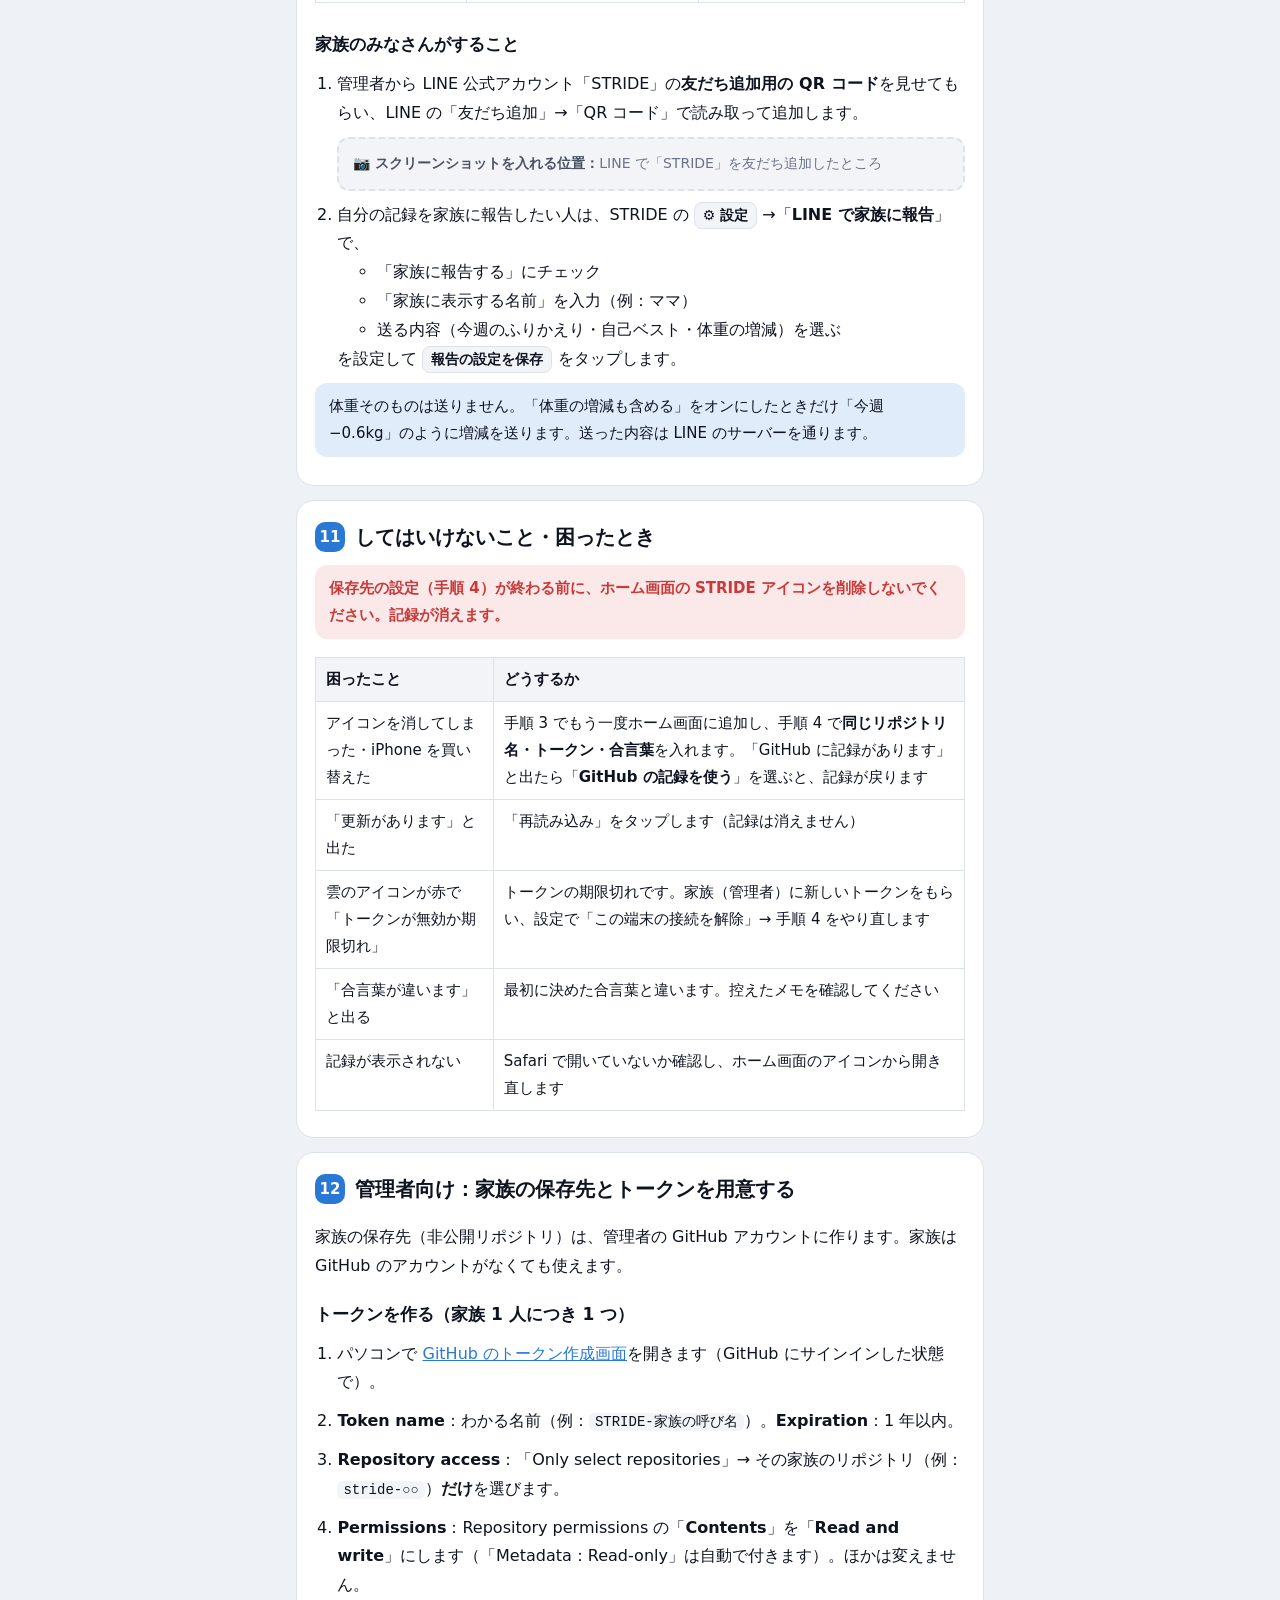
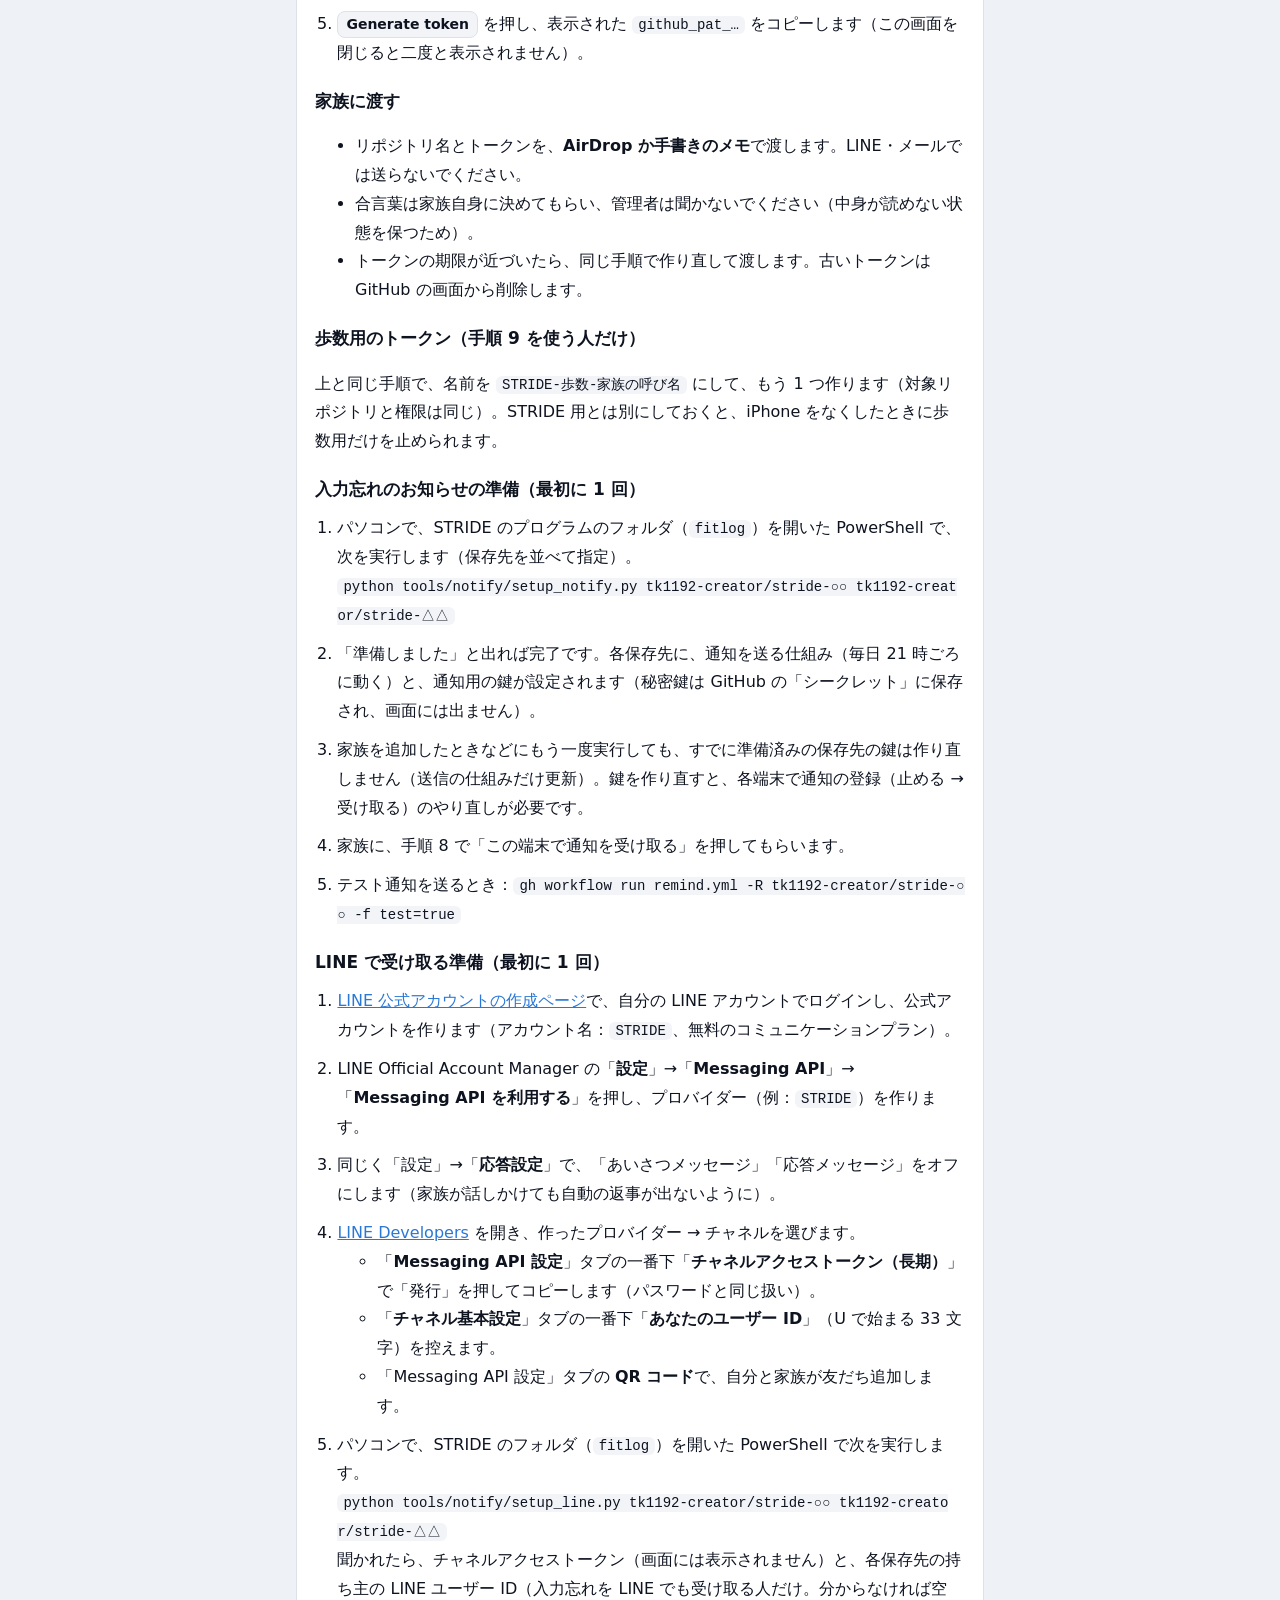
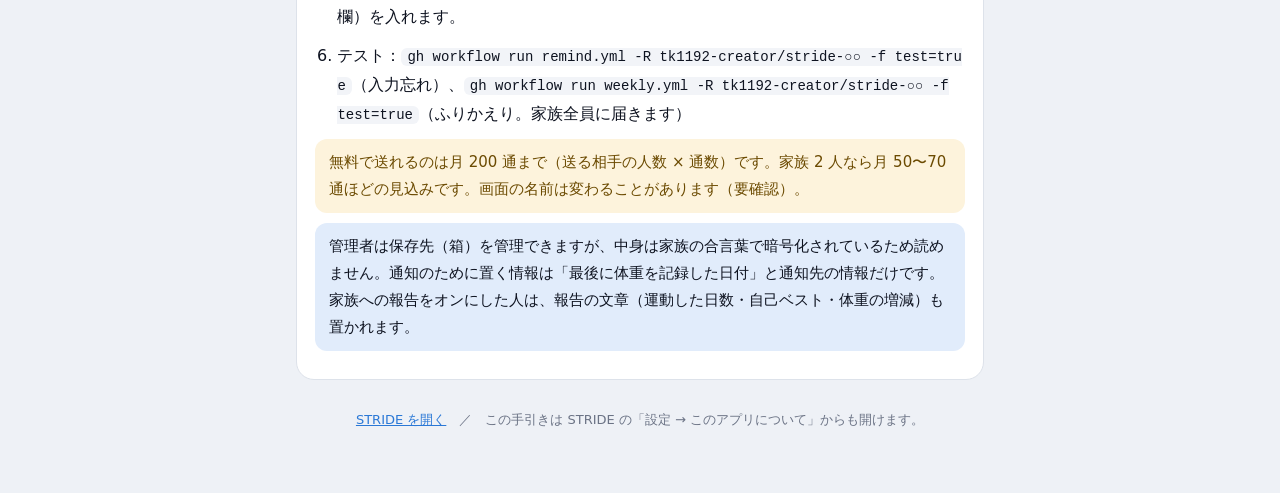
==== commit a3ac3f72: "手引き：通知の欄の名前を今の画面に合わせる Co-Authored-By: Claude Opus 5.5 <noreply@anthropic.com>" ====
--- a/guide/index.html
+++ b/guide/index.html
@@ -4,7 +4,7 @@
 <meta charset="utf-8">
 <meta name="viewport" content="width=device-width, initial-scale=1, viewport-fit=cover">
 <meta name="description" content="STRIDE（運動・体重・タスク管理アプリ）をはじめて使う方のための手引き">
-<meta name="theme-color" content="#0c2040">
+<meta name="theme-color" content="#0b2a66">
 <title>はじめての手引き | STRIDE</title>
 <link rel="icon" type="image/png" sizes="192x192" href="../icons/icon-192.png">
 <link rel="apple-touch-icon" href="../icons/apple-touch-icon.png">
@@ -250,7 +250,7 @@
   <div class="note">先に手順 4（記録の保存先）を済ませておく必要があります。また、管理者が通知の準備（手順 12）を済ませている必要があります。iOS 16.4 以降で使えます。</div>
   <ol class="steps">
     <li>ホーム画面の <strong>STRIDE アイコン</strong>から開きます（Safari からでは通知を受け取れません）。</li>
-    <li><span class="btnlike">⚙ 設定</span> →「記録の保存先（GitHub）」の欄の下にある「<strong>入力忘れのお知らせ</strong>」で、<span class="btnlike">この端末で通知を受け取る</span> をタップします。</li>
+    <li><span class="btnlike">⚙ 設定</span> →「記録の保存先（GitHub）」の欄の下にある「<strong>お知らせ（朝 7 時ごろ・夜 21 時ごろ）</strong>」で、<span class="btnlike">この端末で通知を受け取る</span> をタップします。</li>
     <li>「“STRIDE”は通知を送信します。よろしいですか？」と出たら <strong>「許可」</strong>をタップします。
       <div class="shot">通知の許可を求める画面（「許可」をタップ）</div>
     </li>
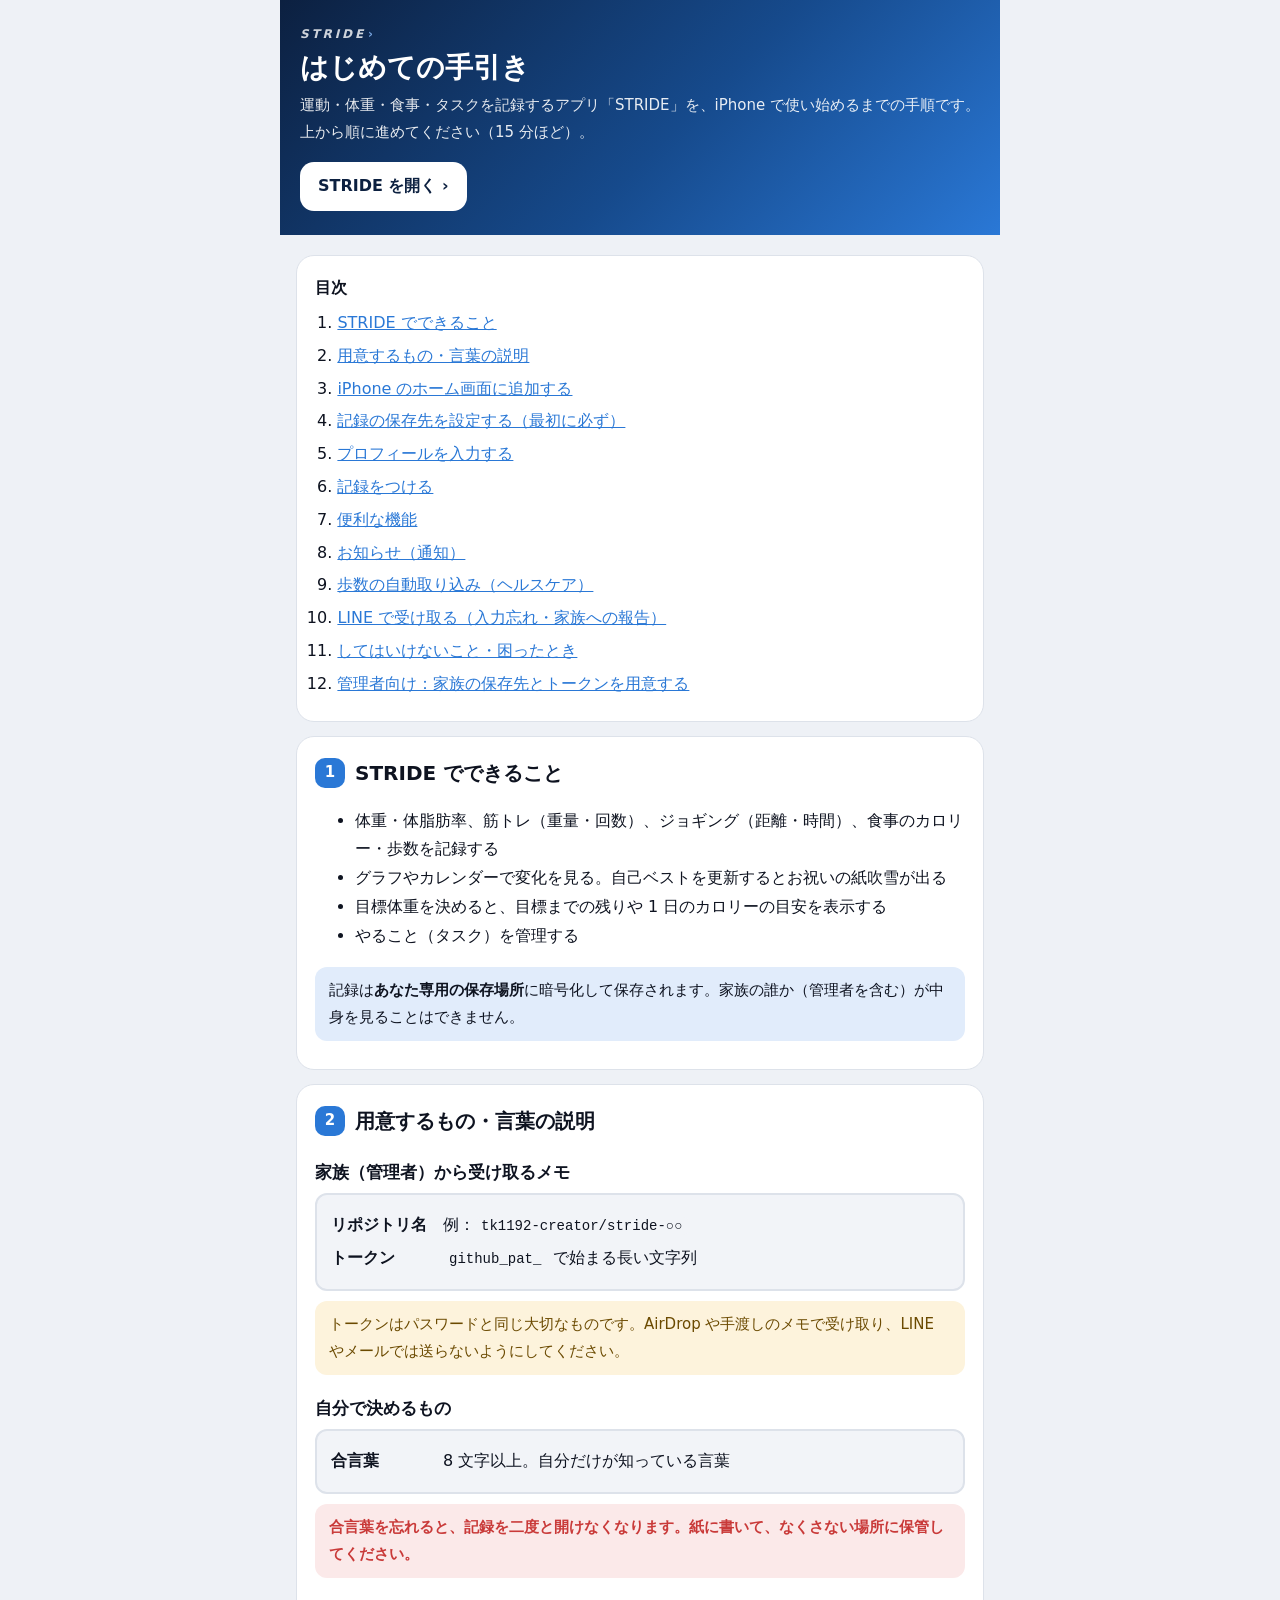
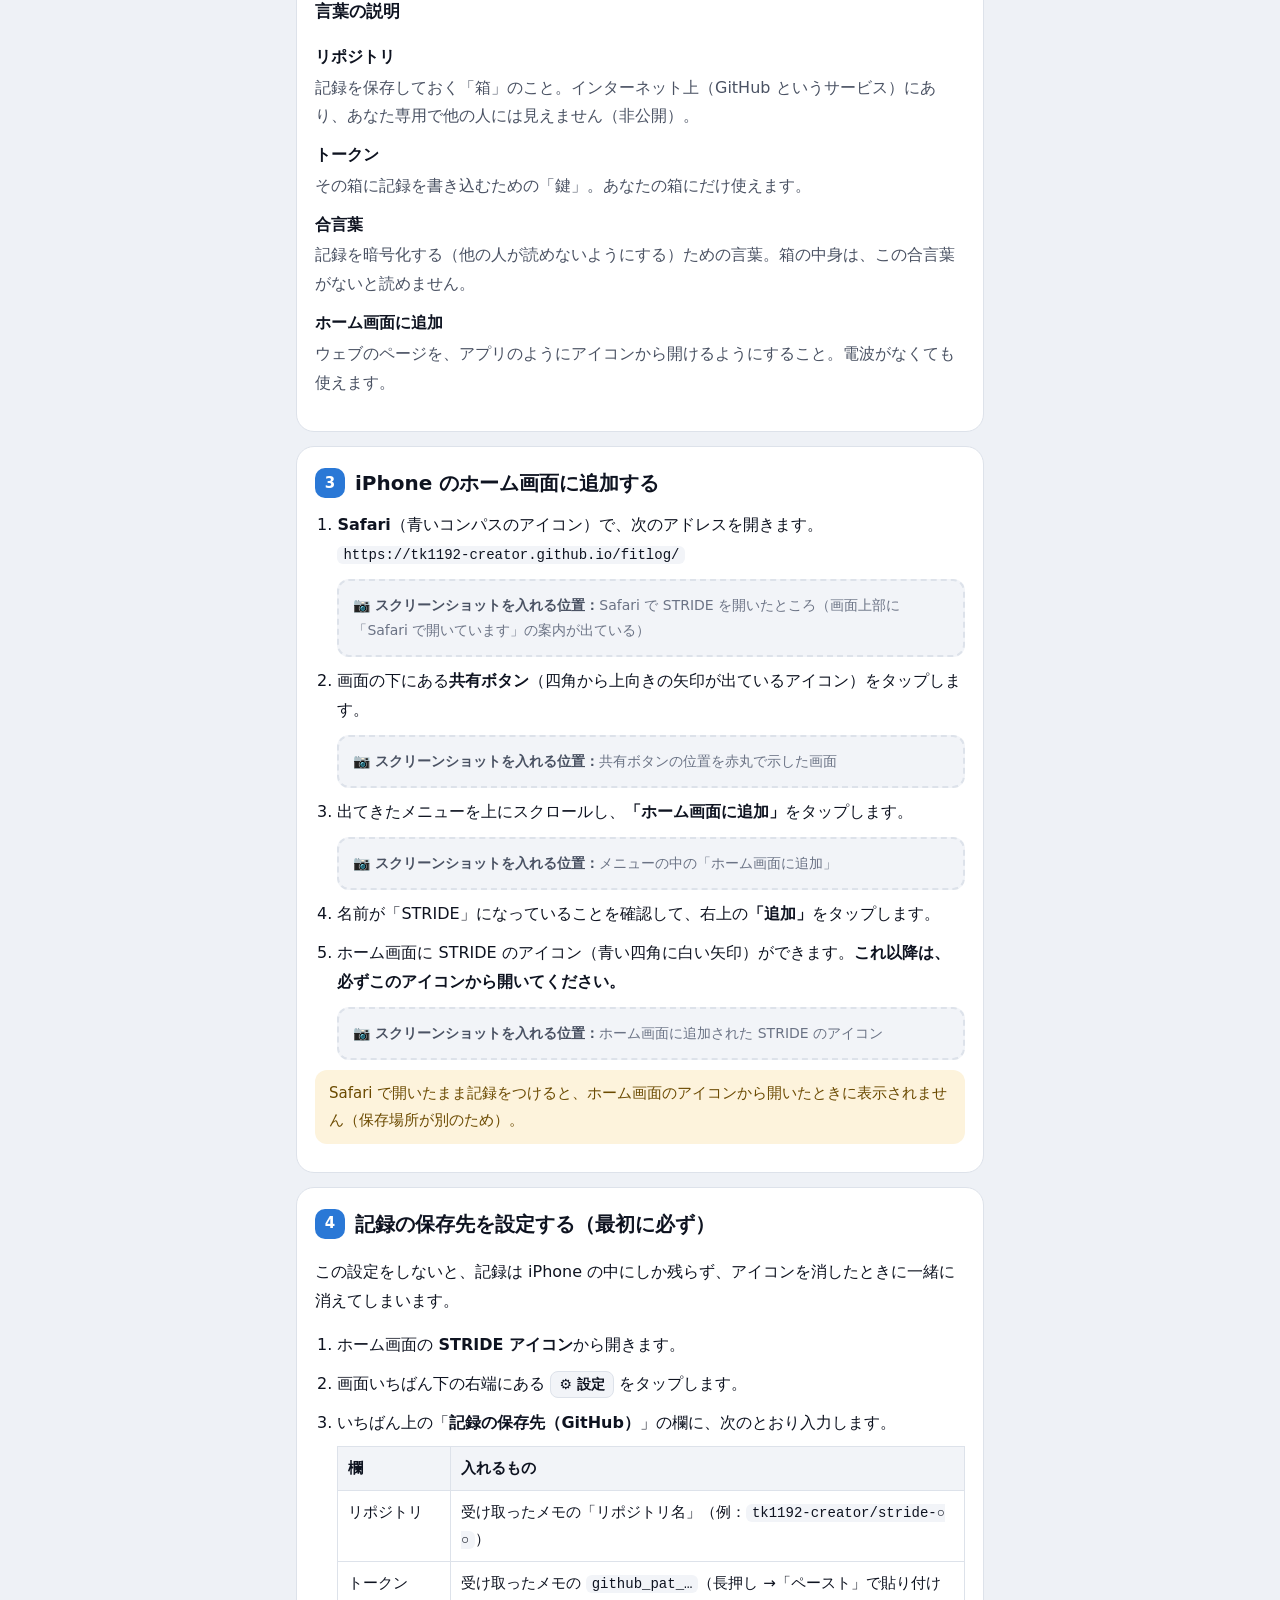
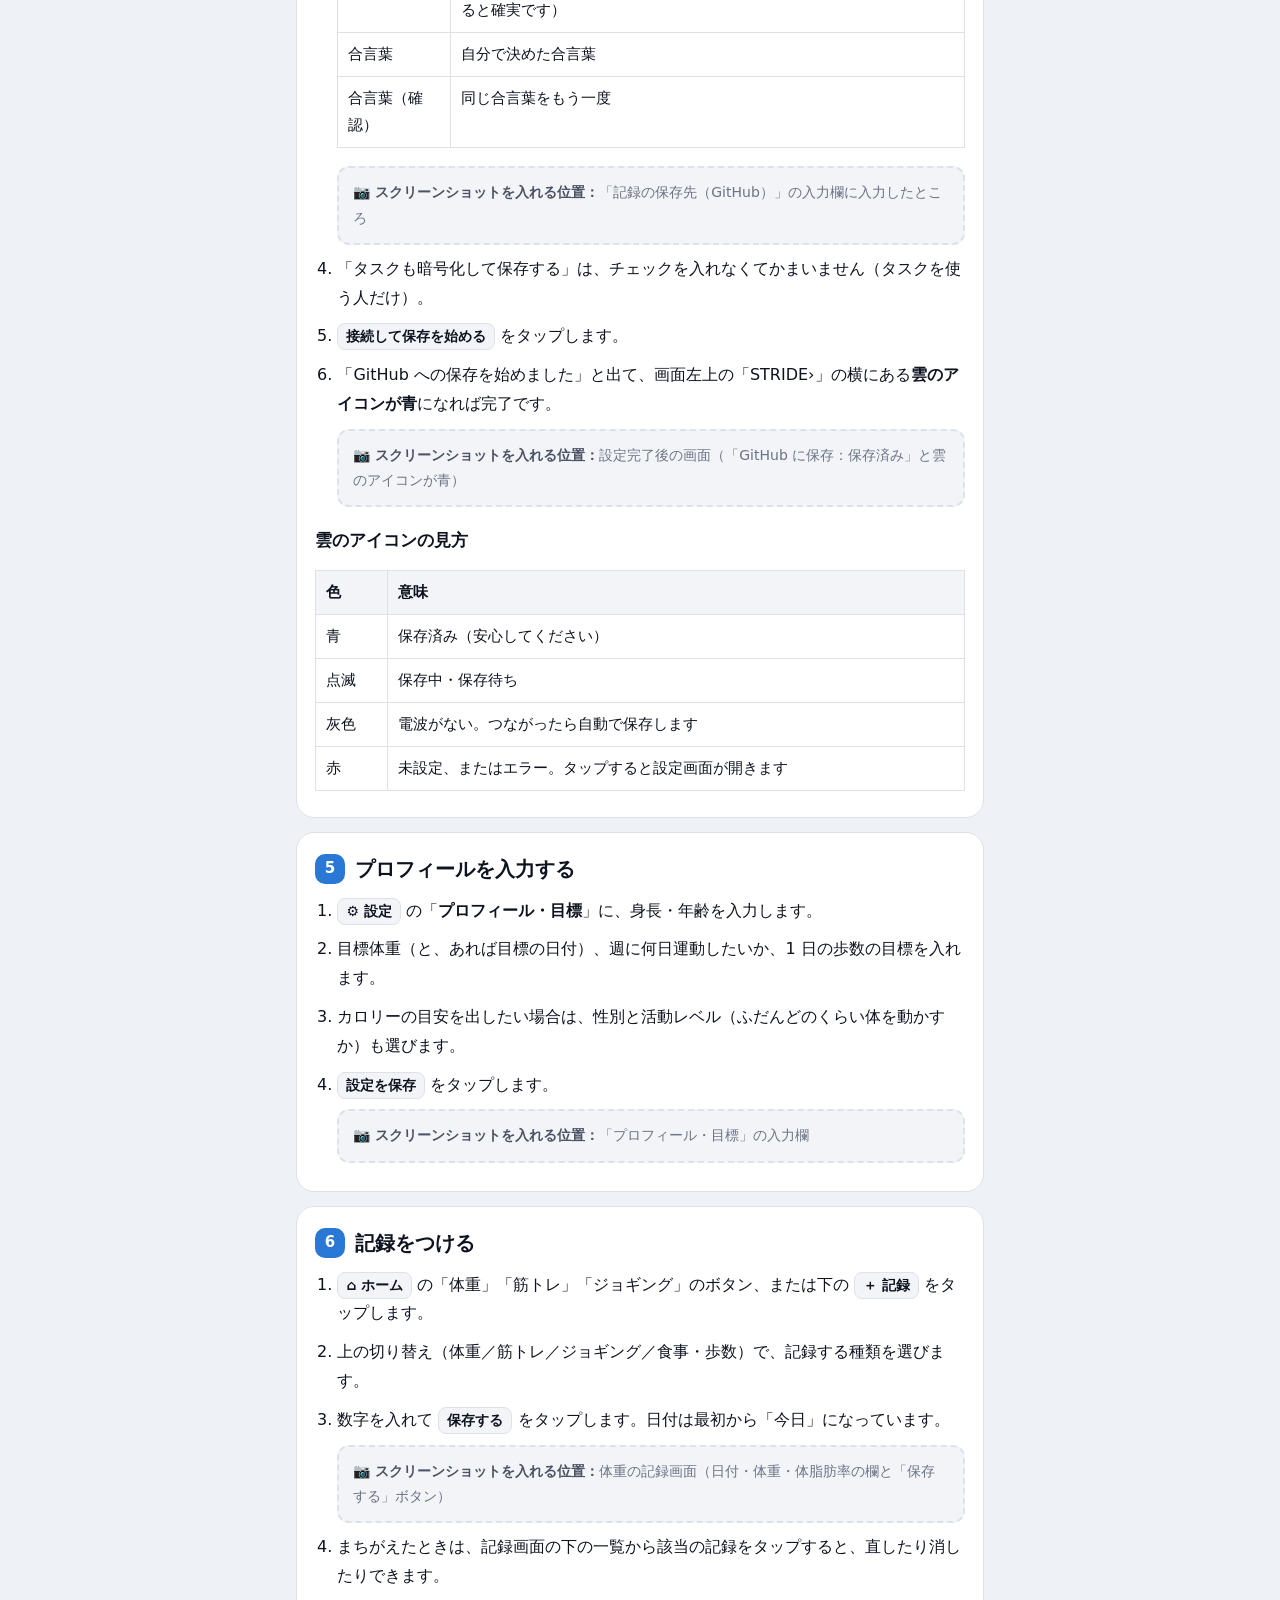
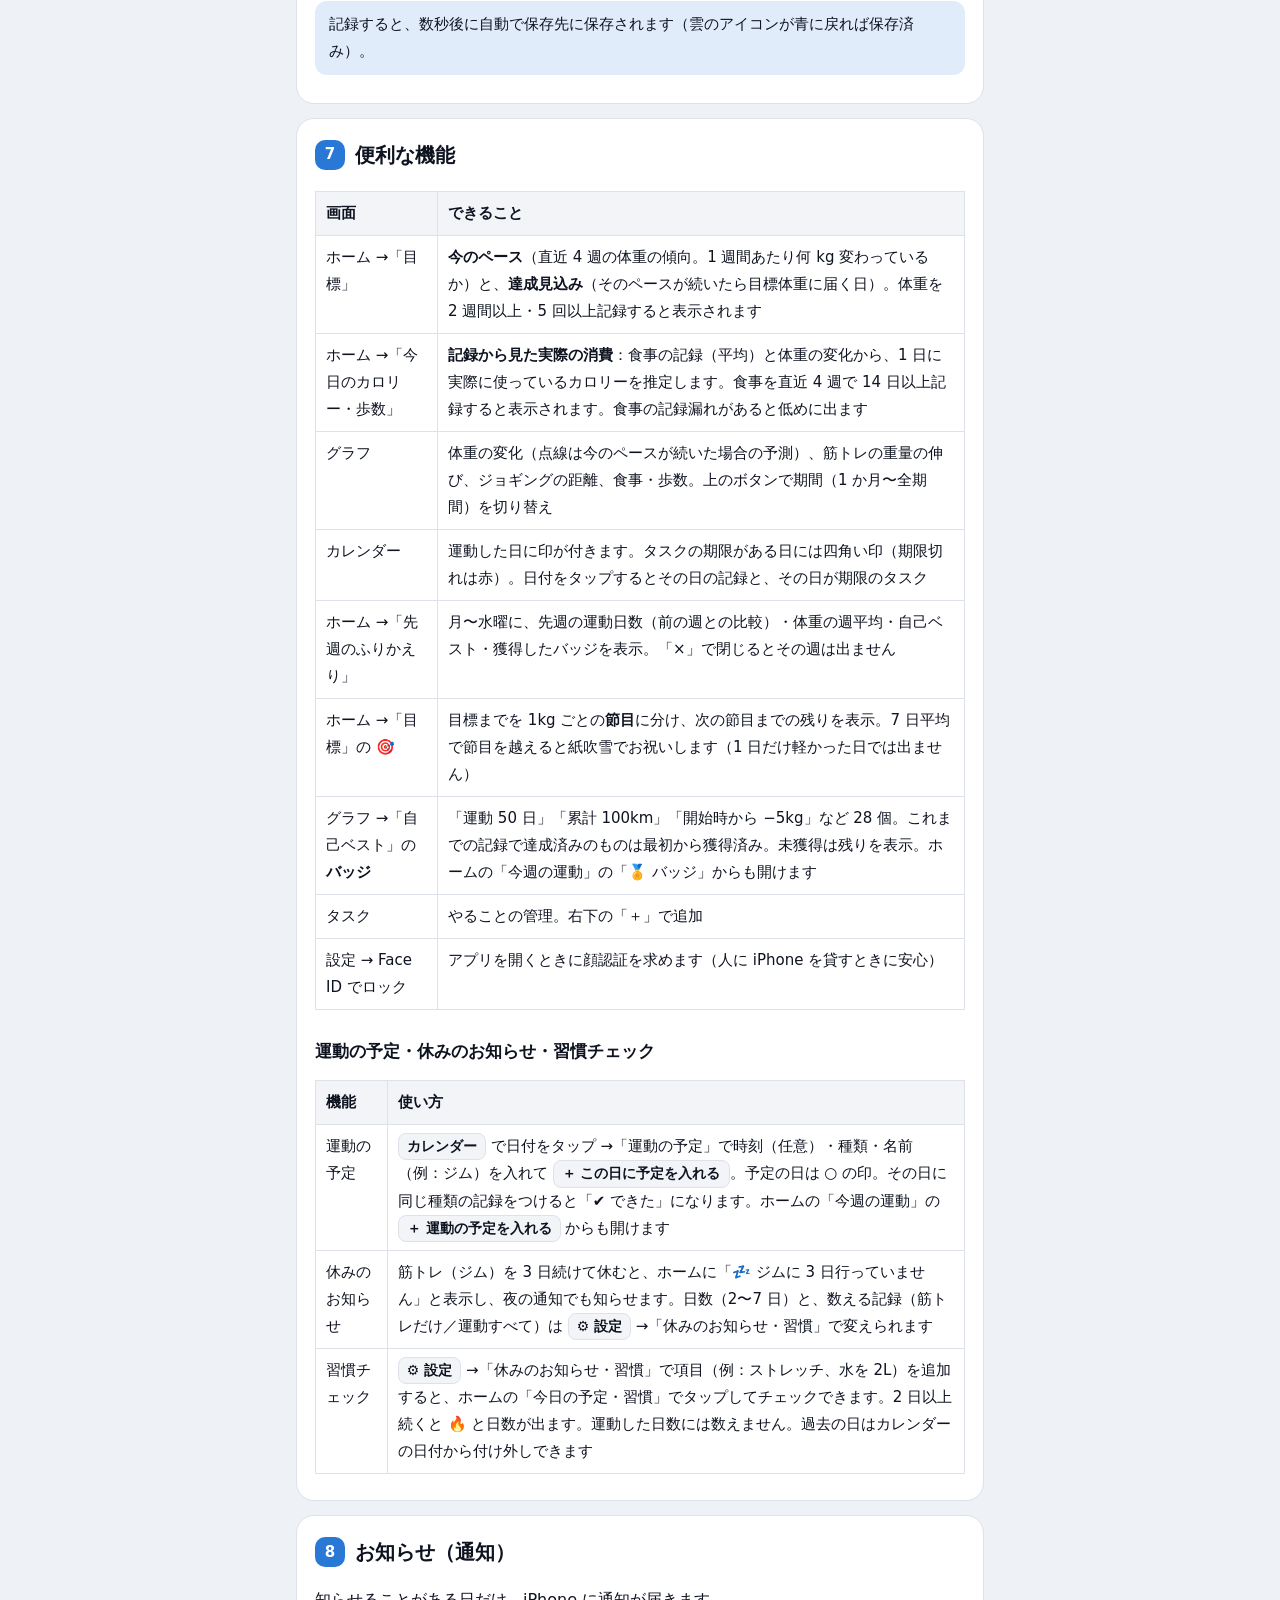
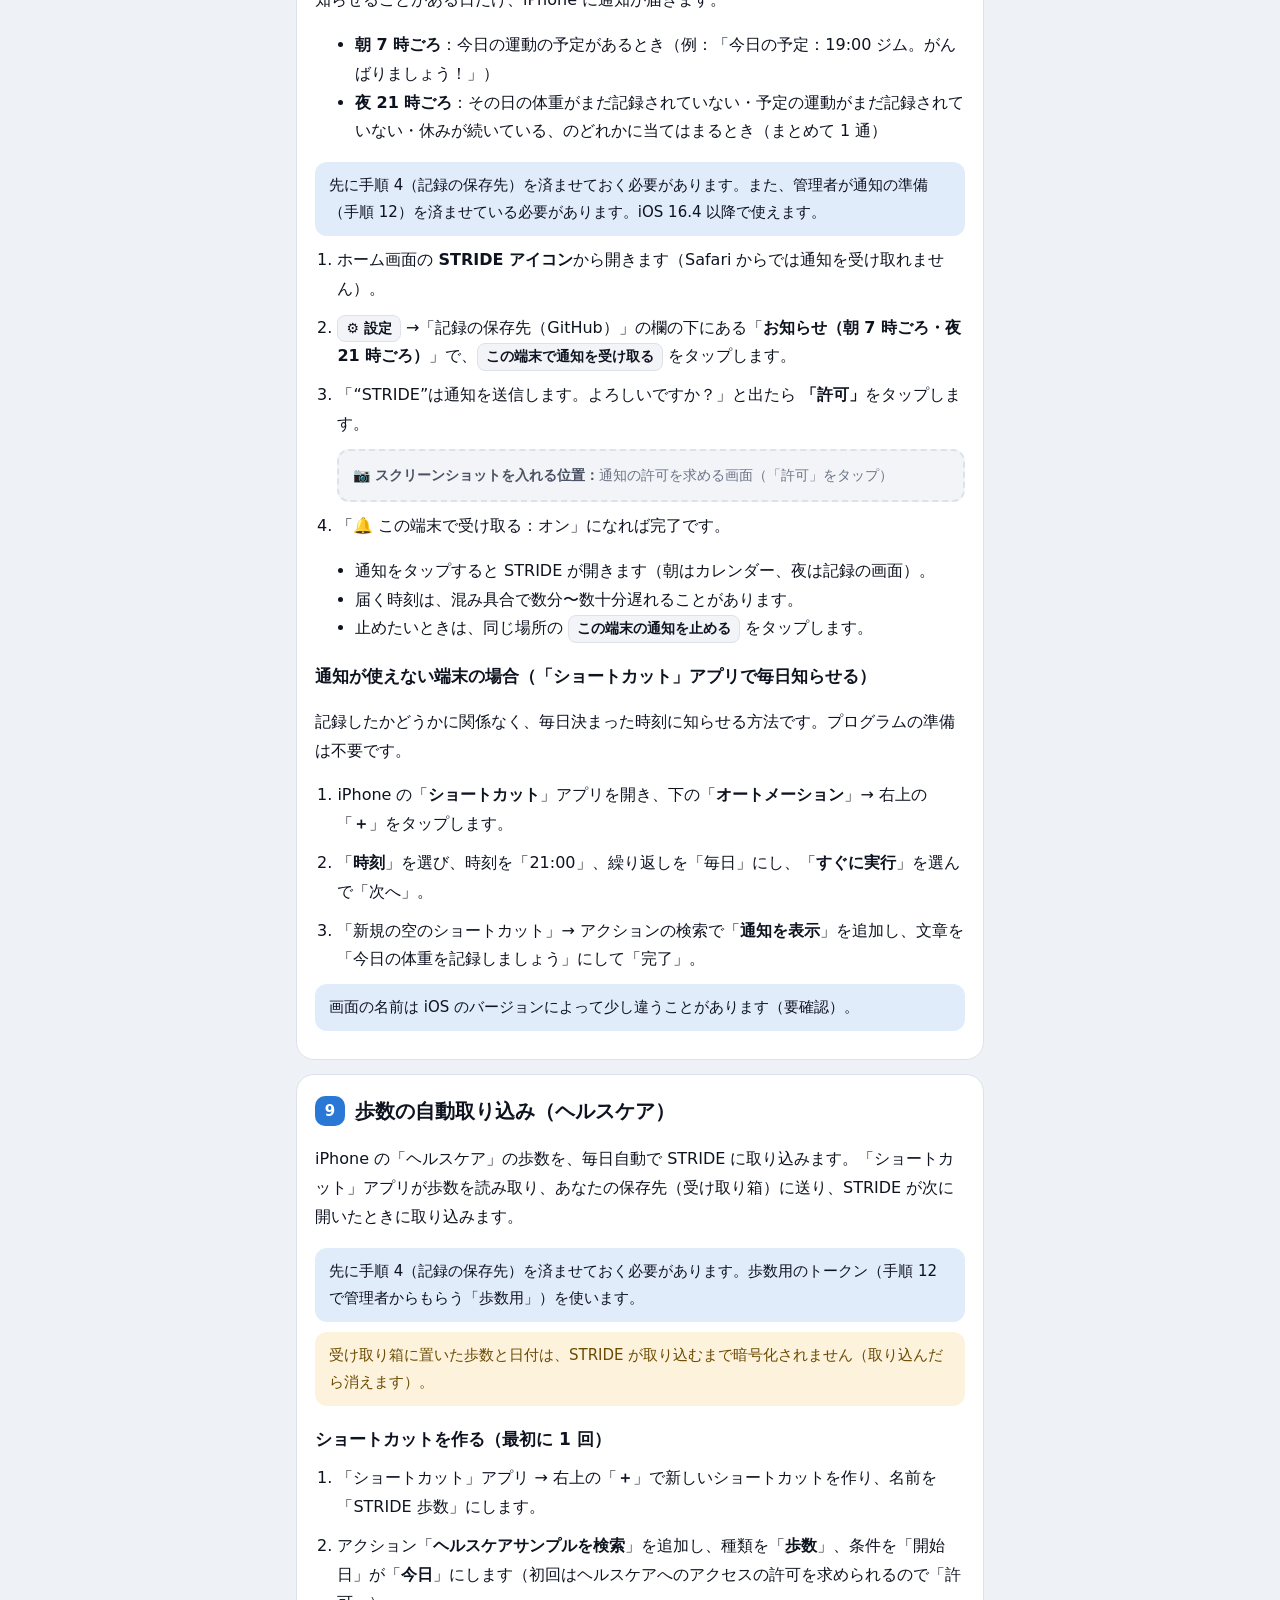
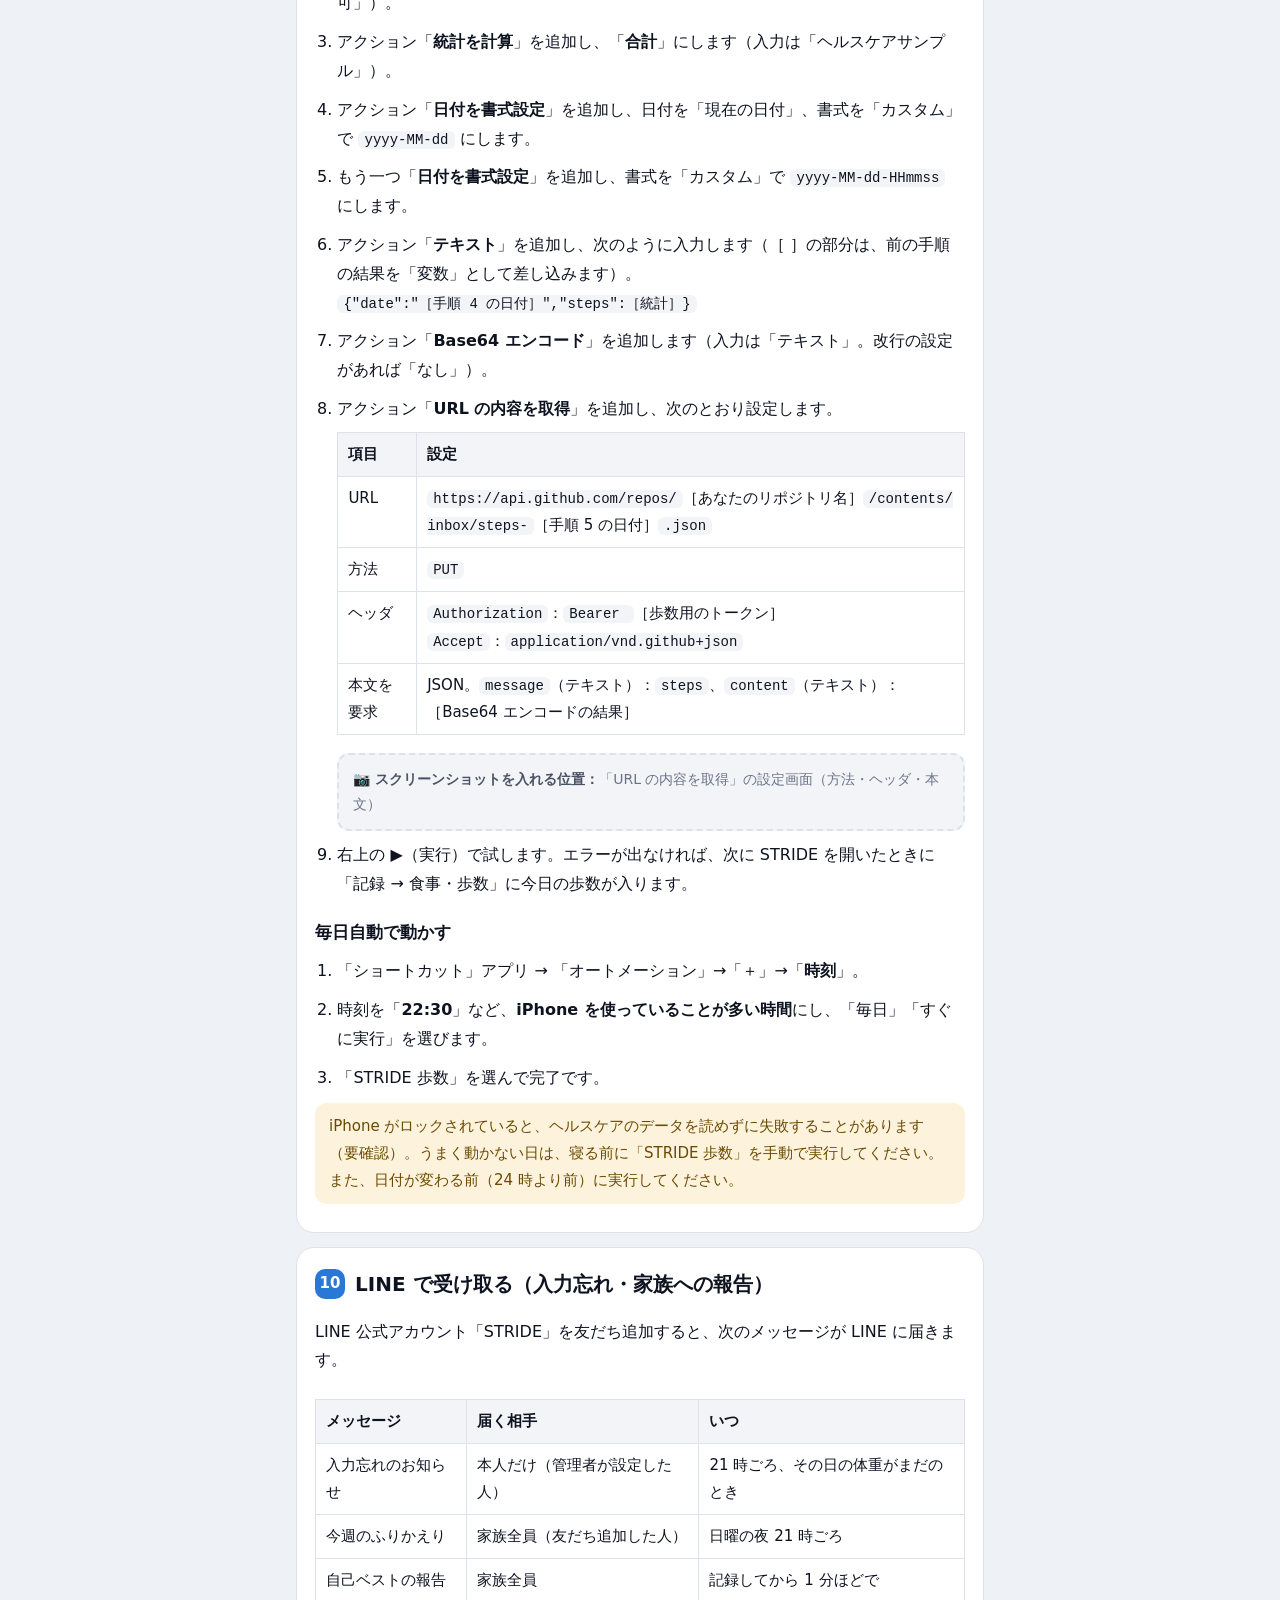
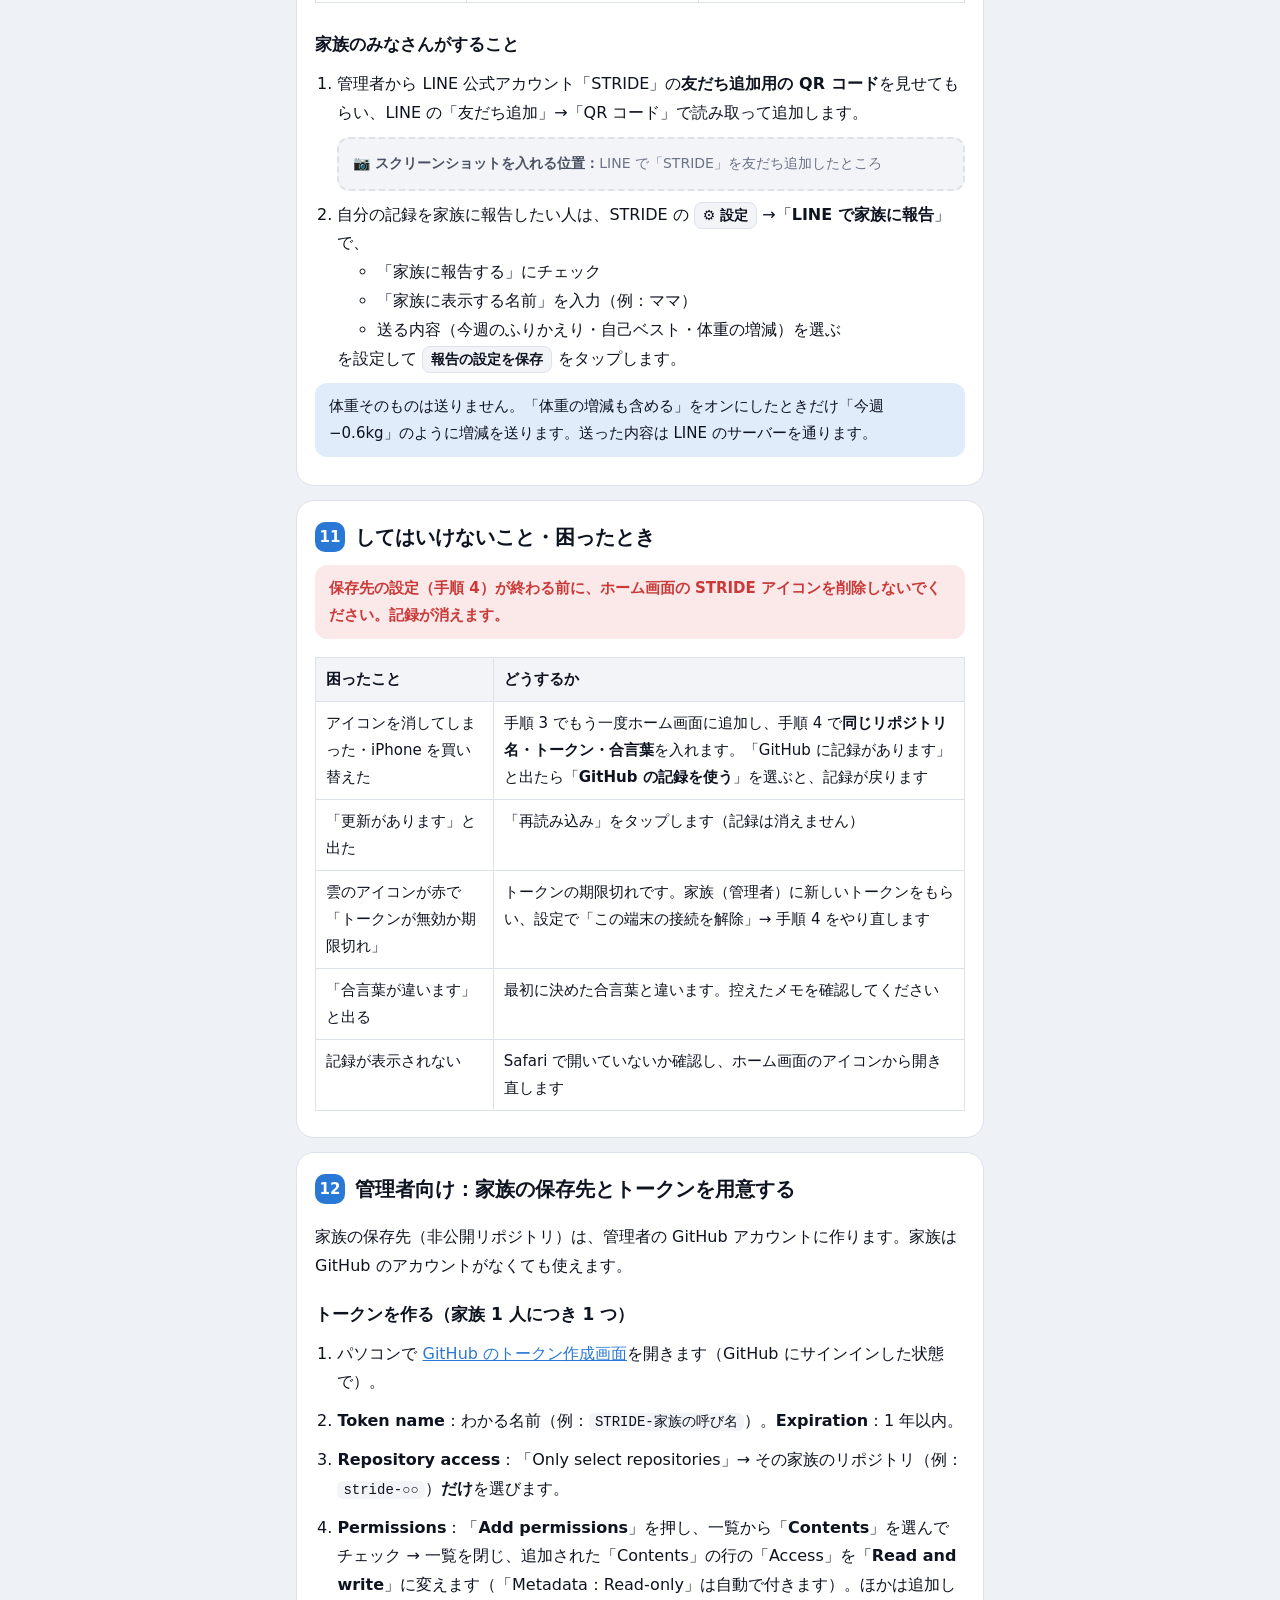
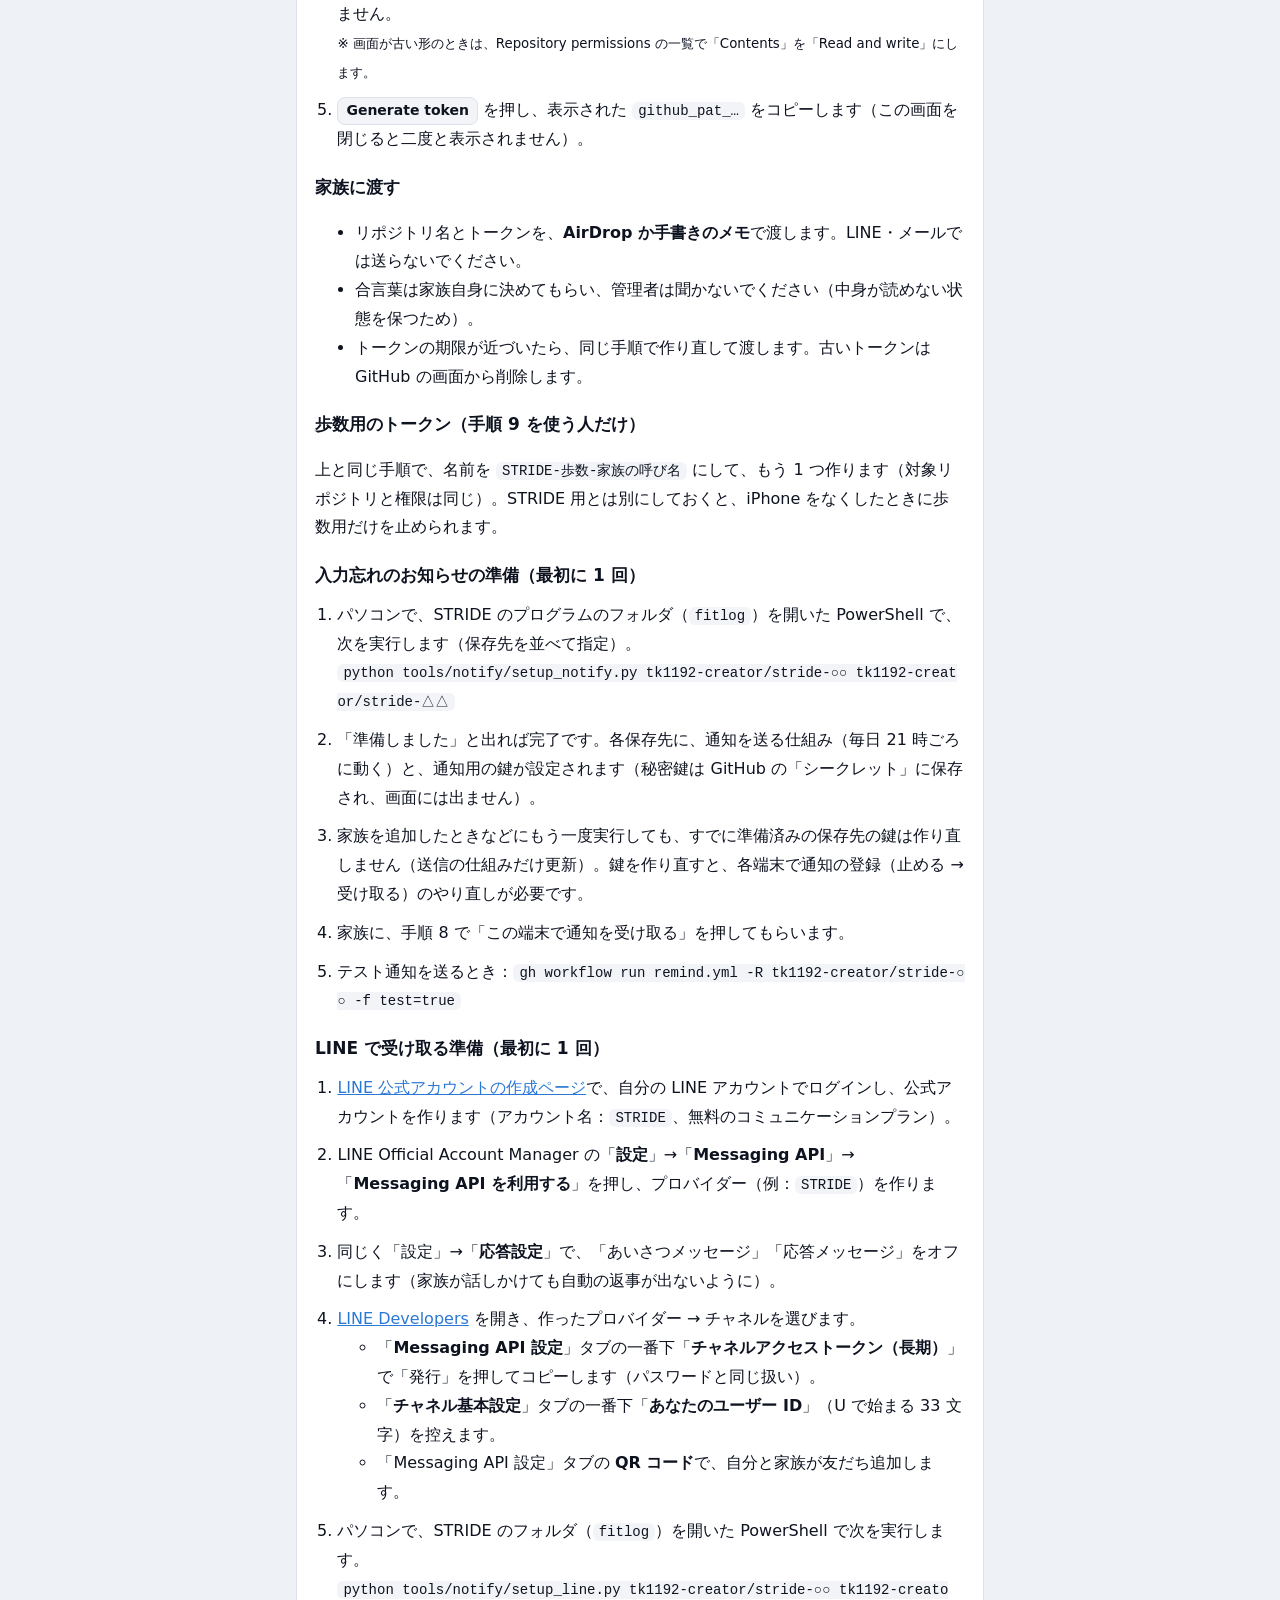
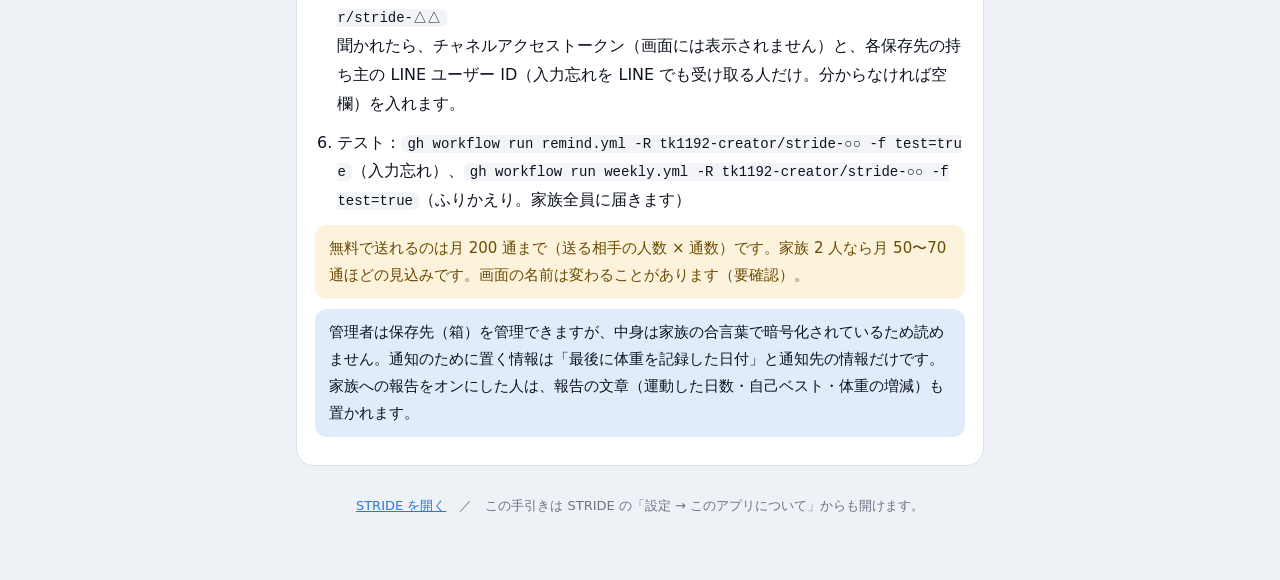
==== commit 1f386592: "手引き：トークンの権限を GitHub の新しい画面（Add permissions）に合わせる Co-Authored-By: Claude Opus 5.5 <noreply@anthropic." ====
--- a/guide/index.html
+++ b/guide/index.html
@@ -353,7 +353,7 @@
     <li>パソコンで <a href="https://github.com/settings/personal-access-tokens/new" target="_blank" rel="noopener">GitHub のトークン作成画面</a>を開きます（GitHub にサインインした状態で）。</li>
     <li><strong>Token name</strong>：わかる名前（例：<code>STRIDE-家族の呼び名</code>）。<strong>Expiration</strong>：1 年以内。</li>
     <li><strong>Repository access</strong>：「Only select repositories」→ その家族のリポジトリ（例：<code>stride-○○</code>）<strong>だけ</strong>を選びます。</li>
-    <li><strong>Permissions</strong>：Repository permissions の「<strong>Contents</strong>」を「<strong>Read and write</strong>」にします（「Metadata：Read-only」は自動で付きます）。ほかは変えません。</li>
+    <li><strong>Permissions</strong>：「<strong>Add permissions</strong>」を押し、一覧から「<strong>Contents</strong>」を選んでチェック → 一覧を閉じ、追加された「Contents」の行の「Access」を「<strong>Read and write</strong>」に変えます（「Metadata：Read-only」は自動で付きます）。ほかは追加しません。<br><small>※ 画面が古い形のときは、Repository permissions の一覧で「Contents」を「Read and write」にします。</small></li>
     <li><span class="btnlike">Generate token</span> を押し、表示された <code>github_pat_…</code> をコピーします（この画面を閉じると二度と表示されません）。</li>
   </ol>
   <h3>家族に渡す</h3>
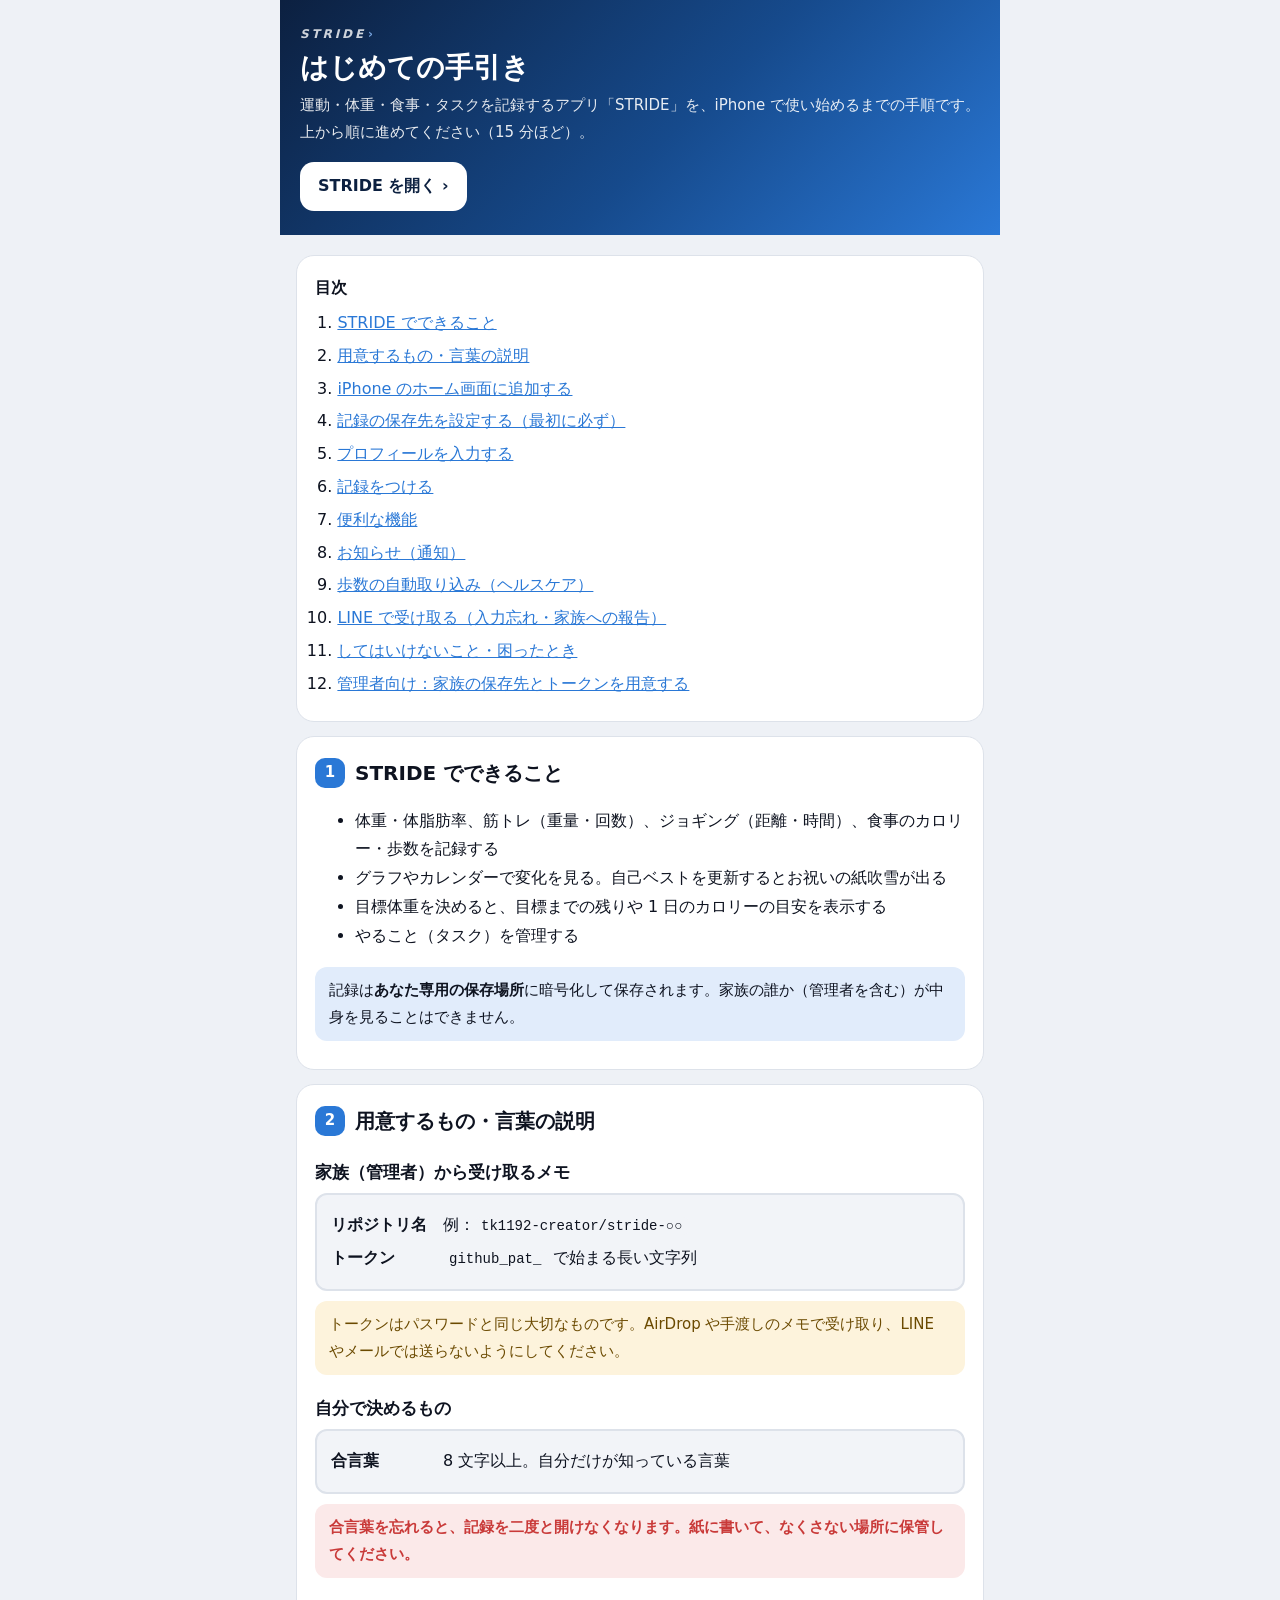
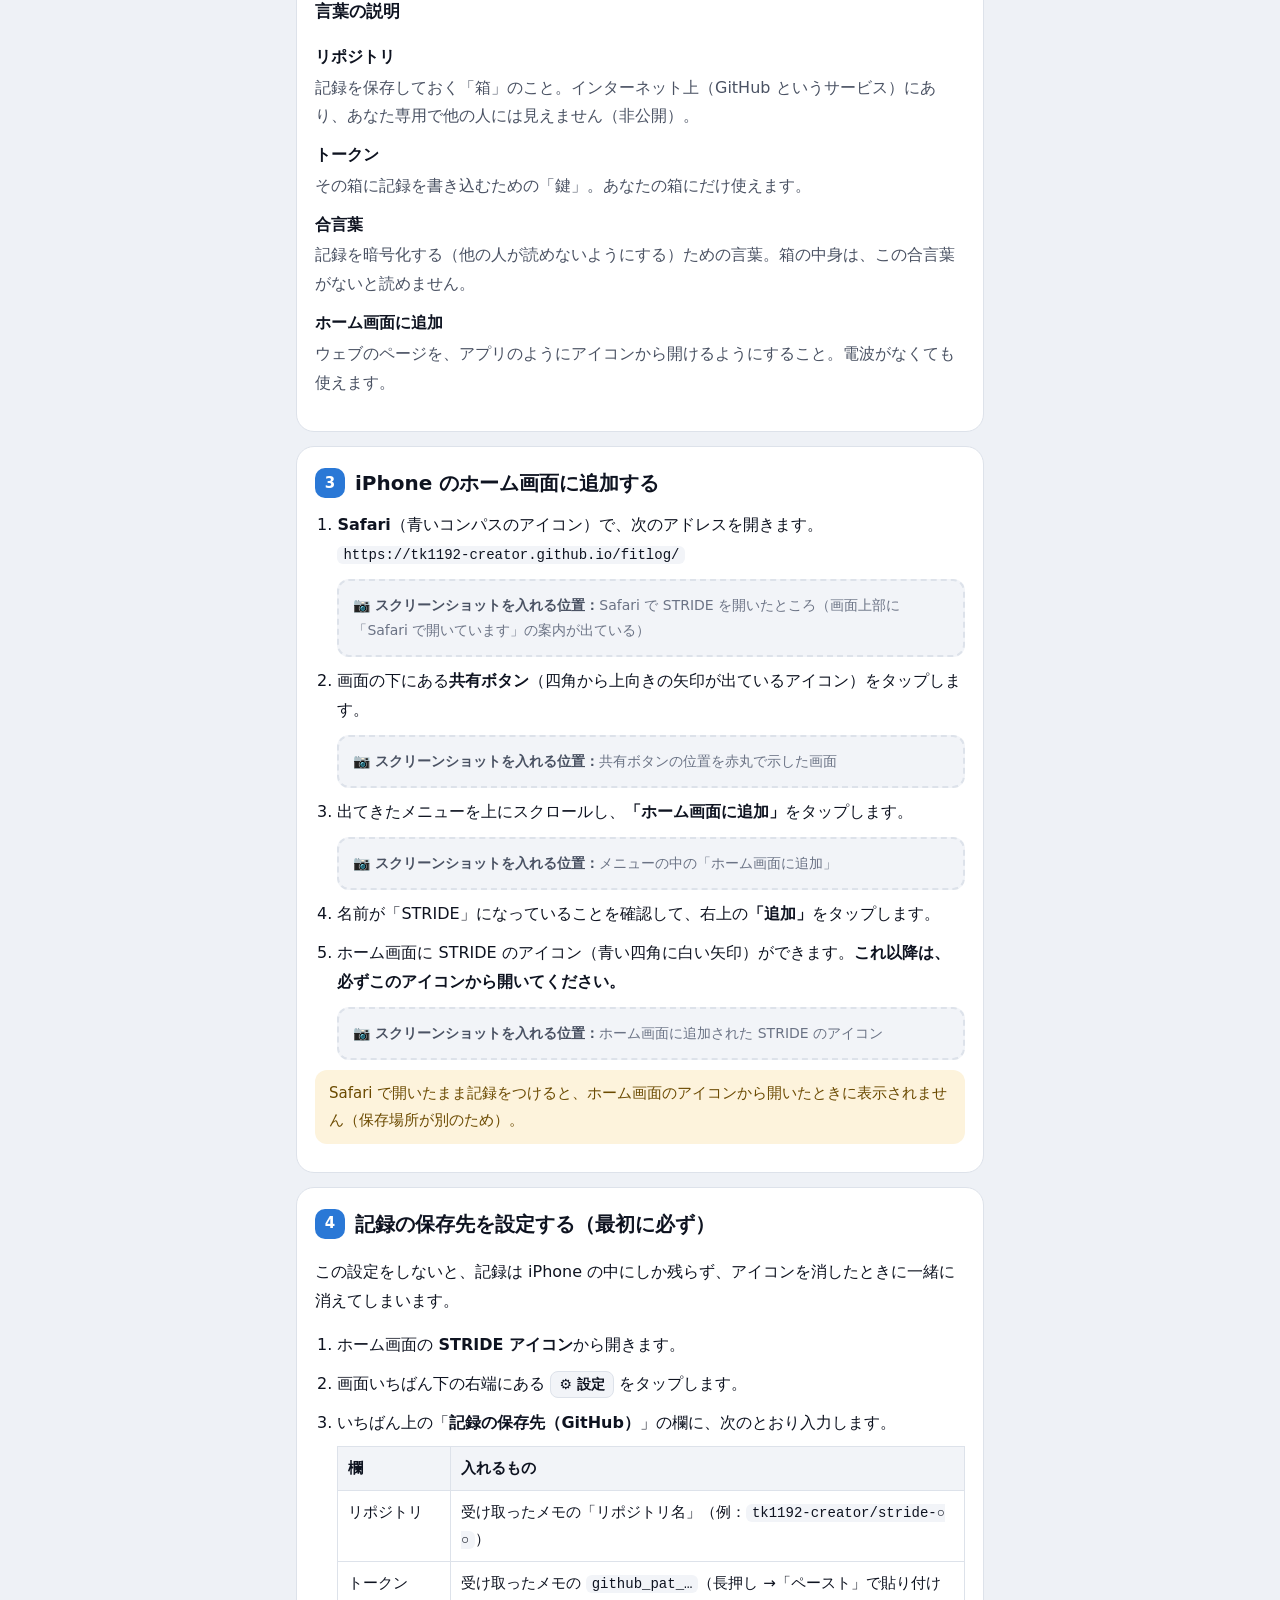
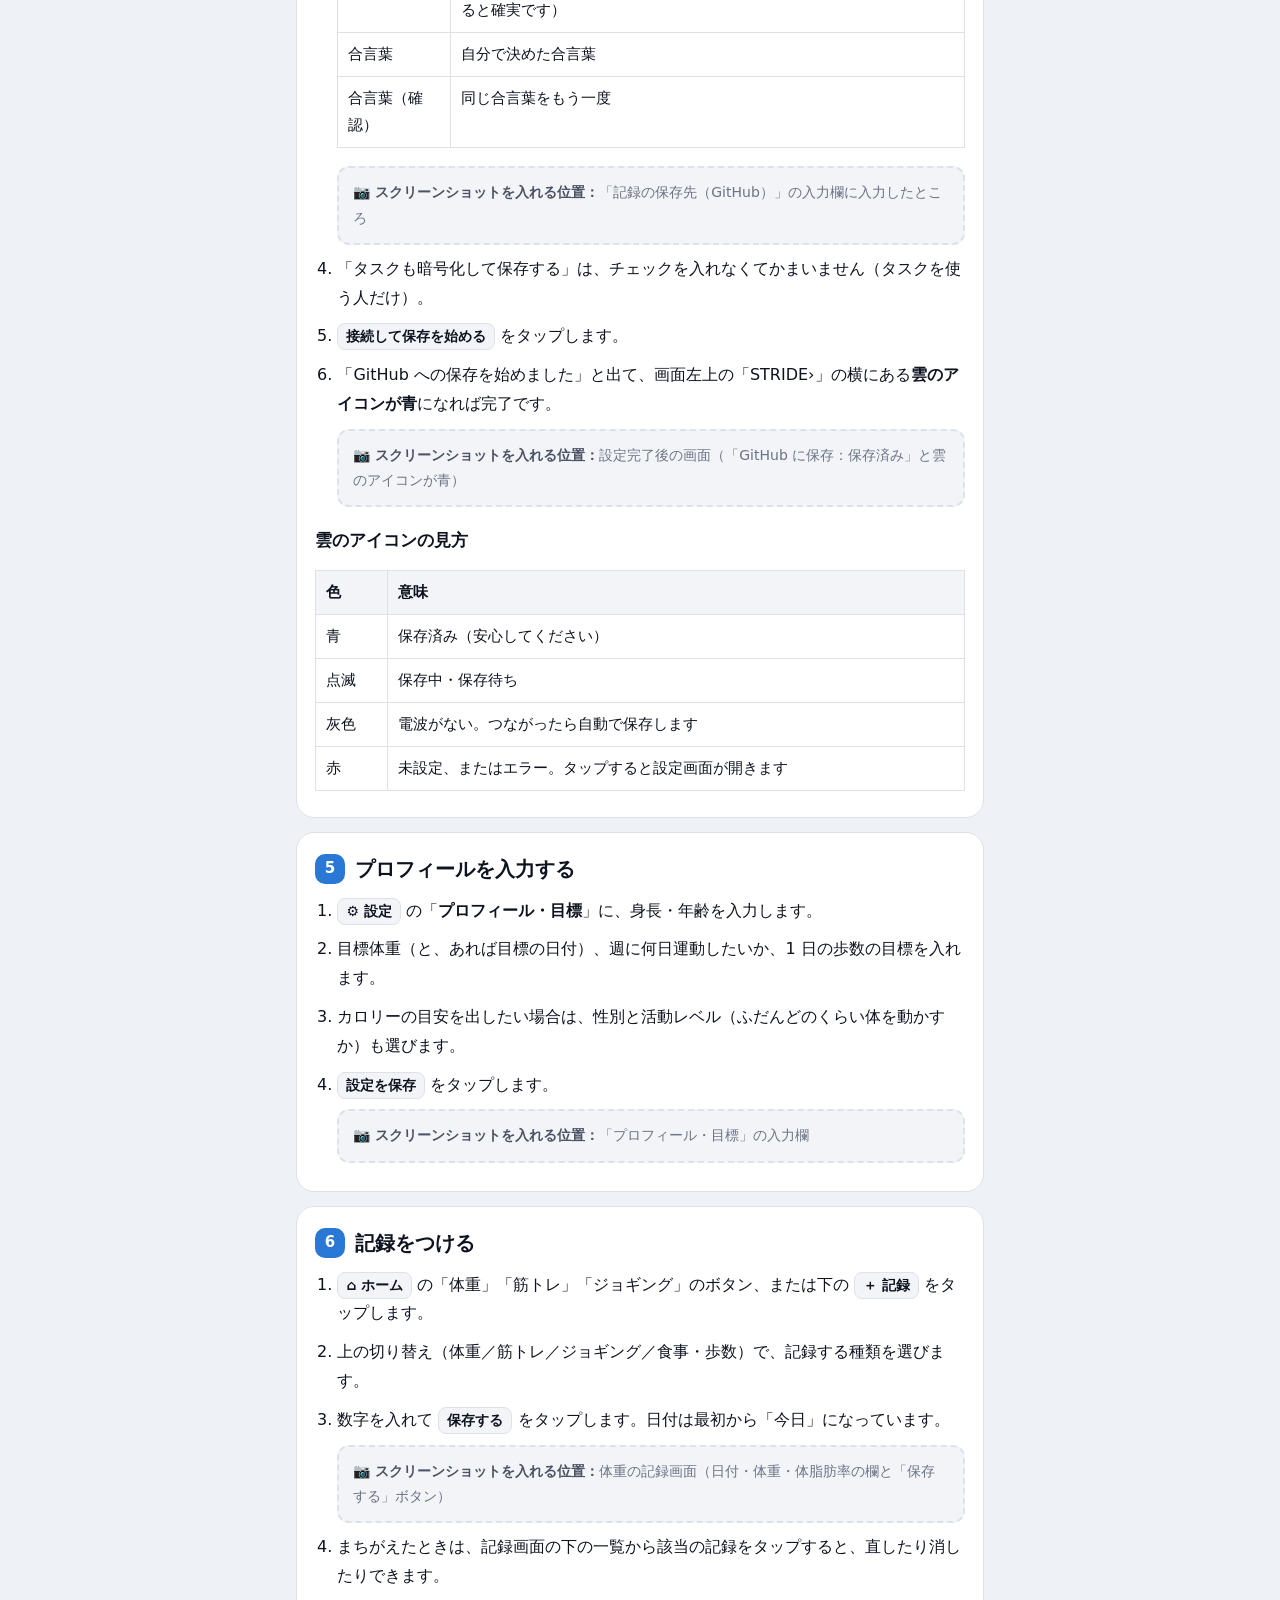
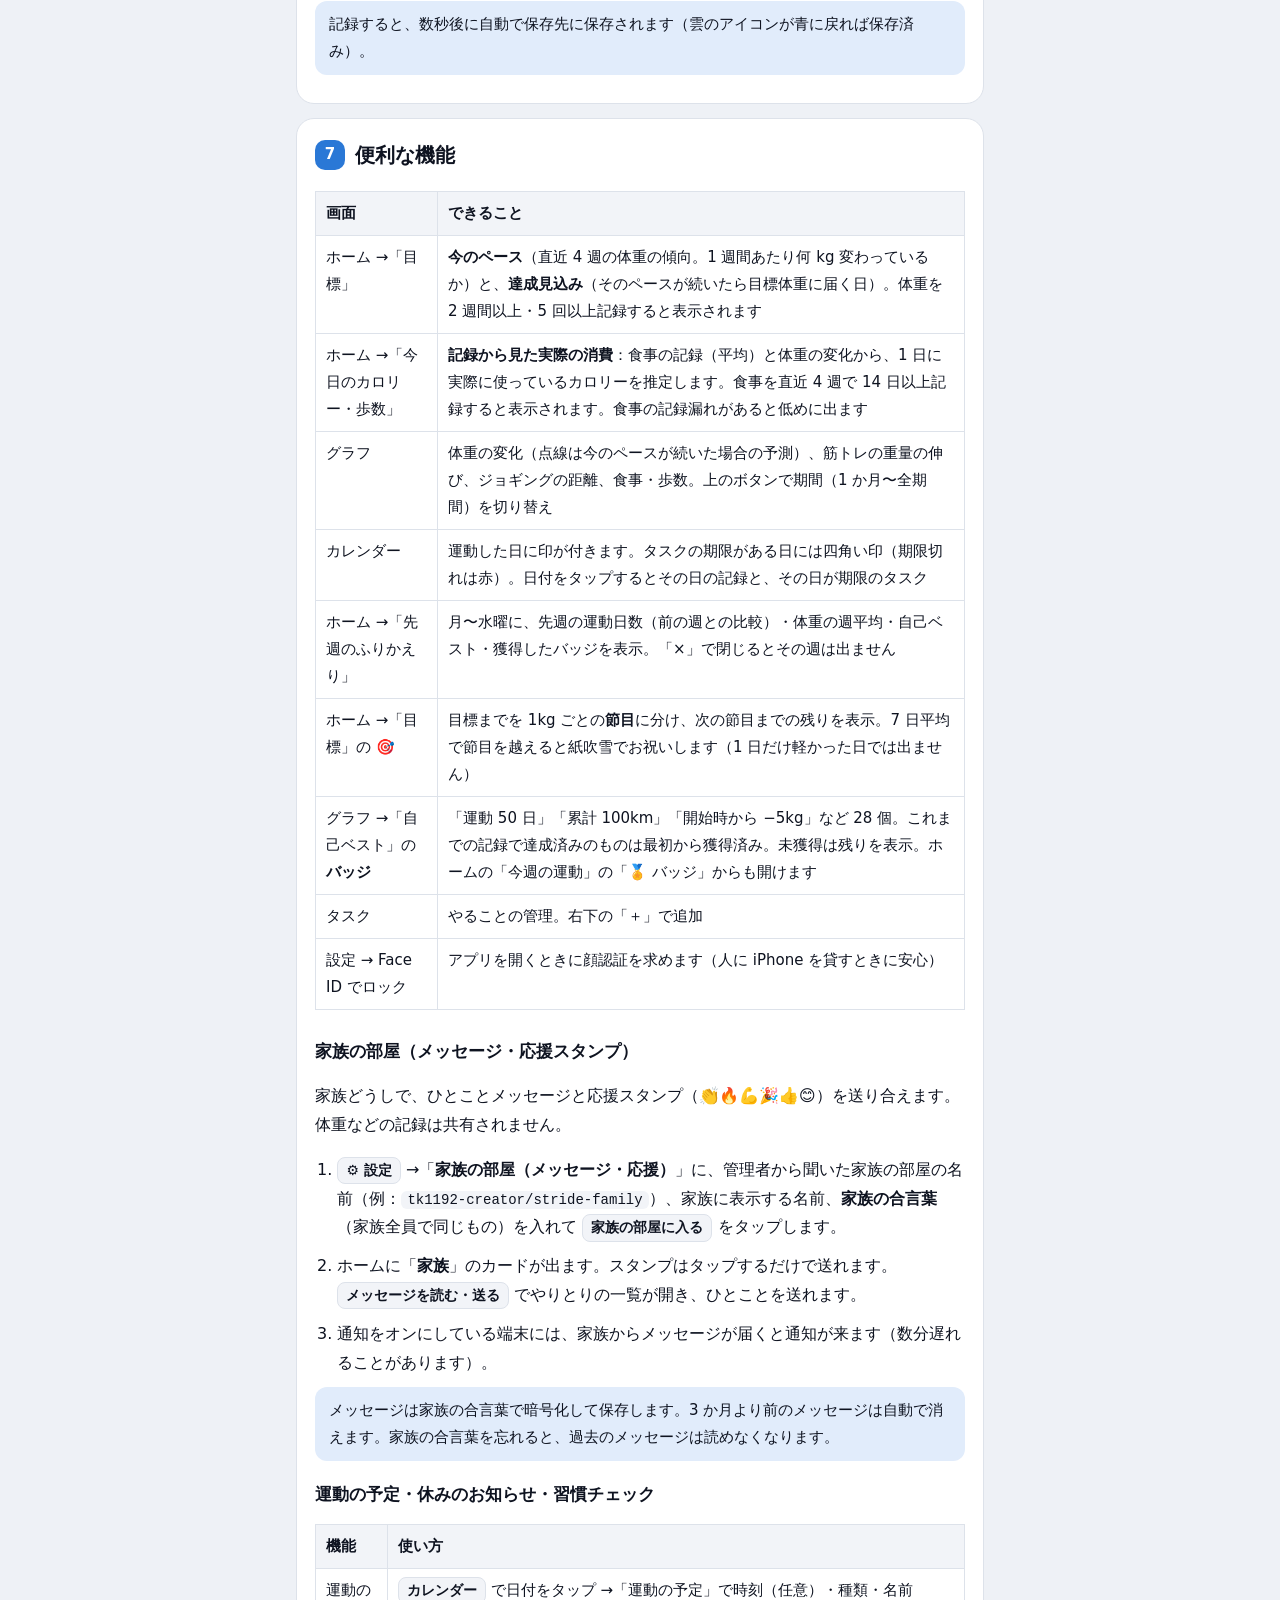
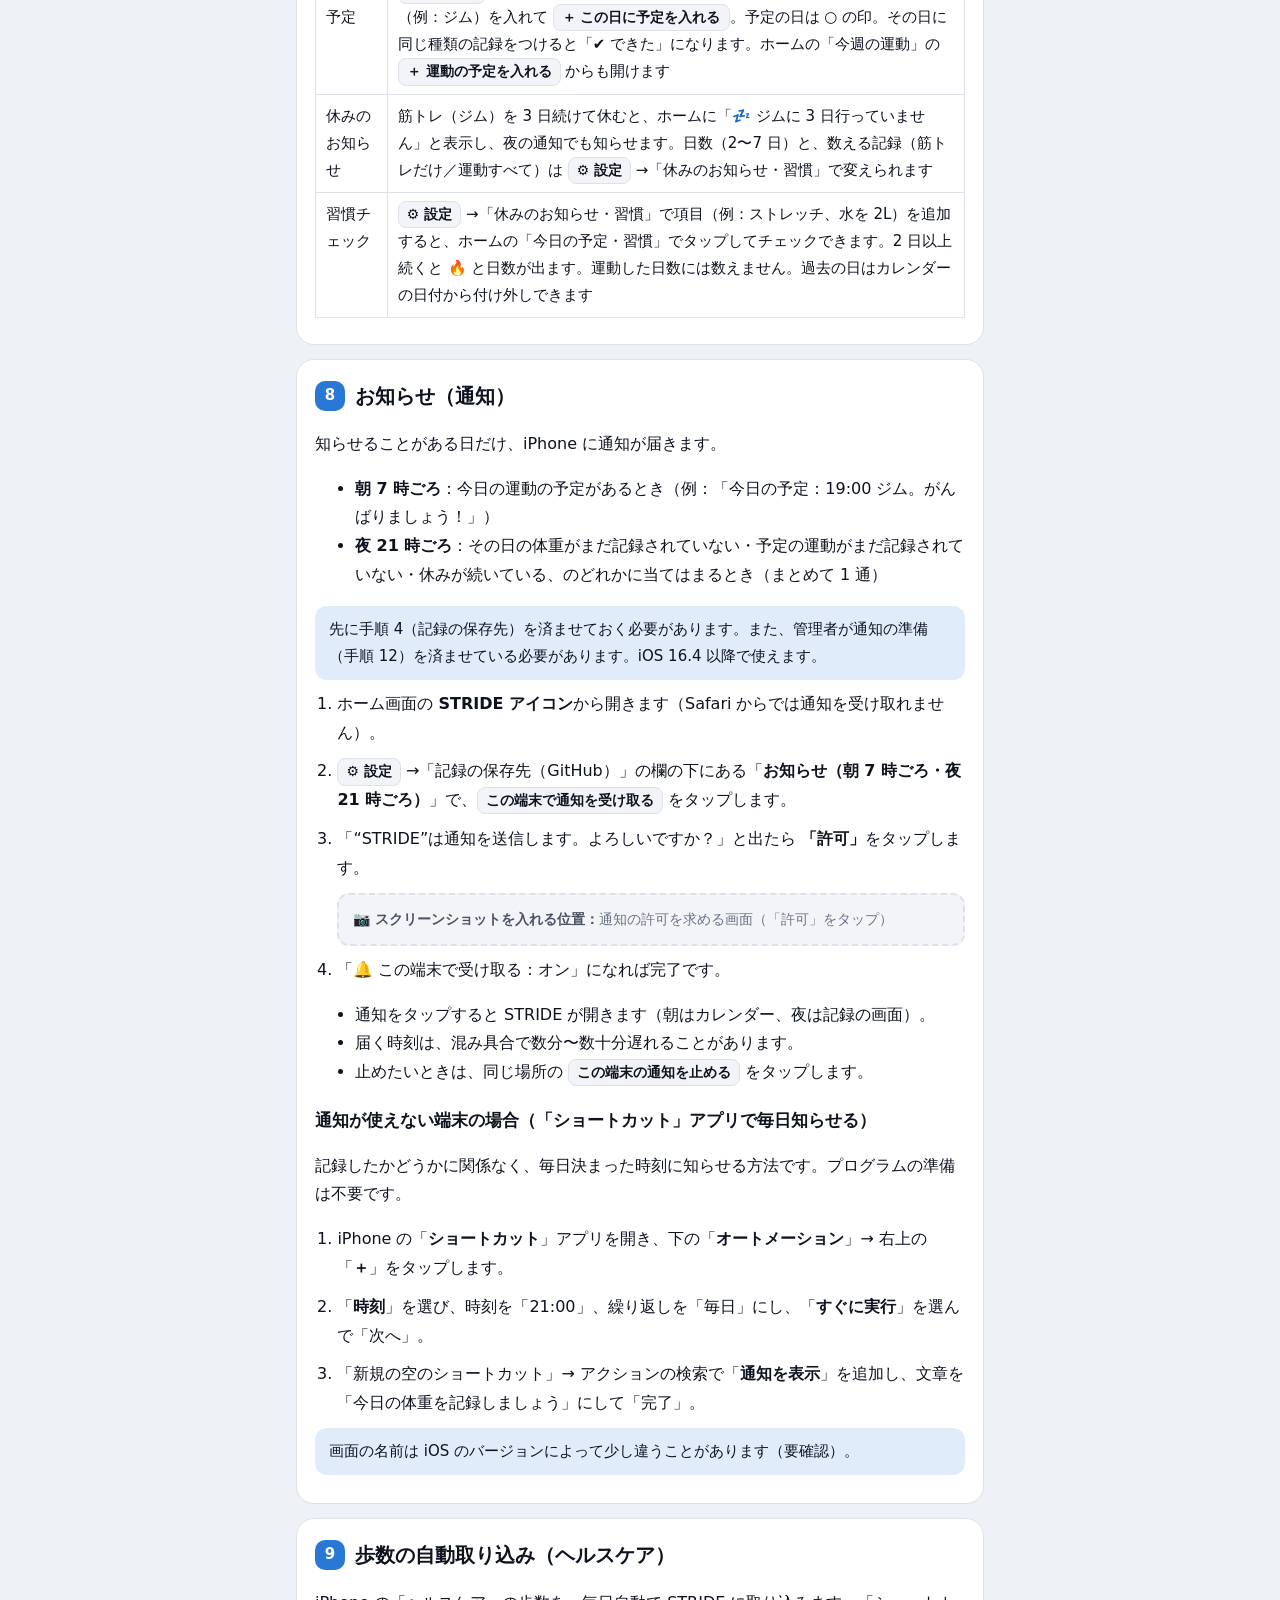
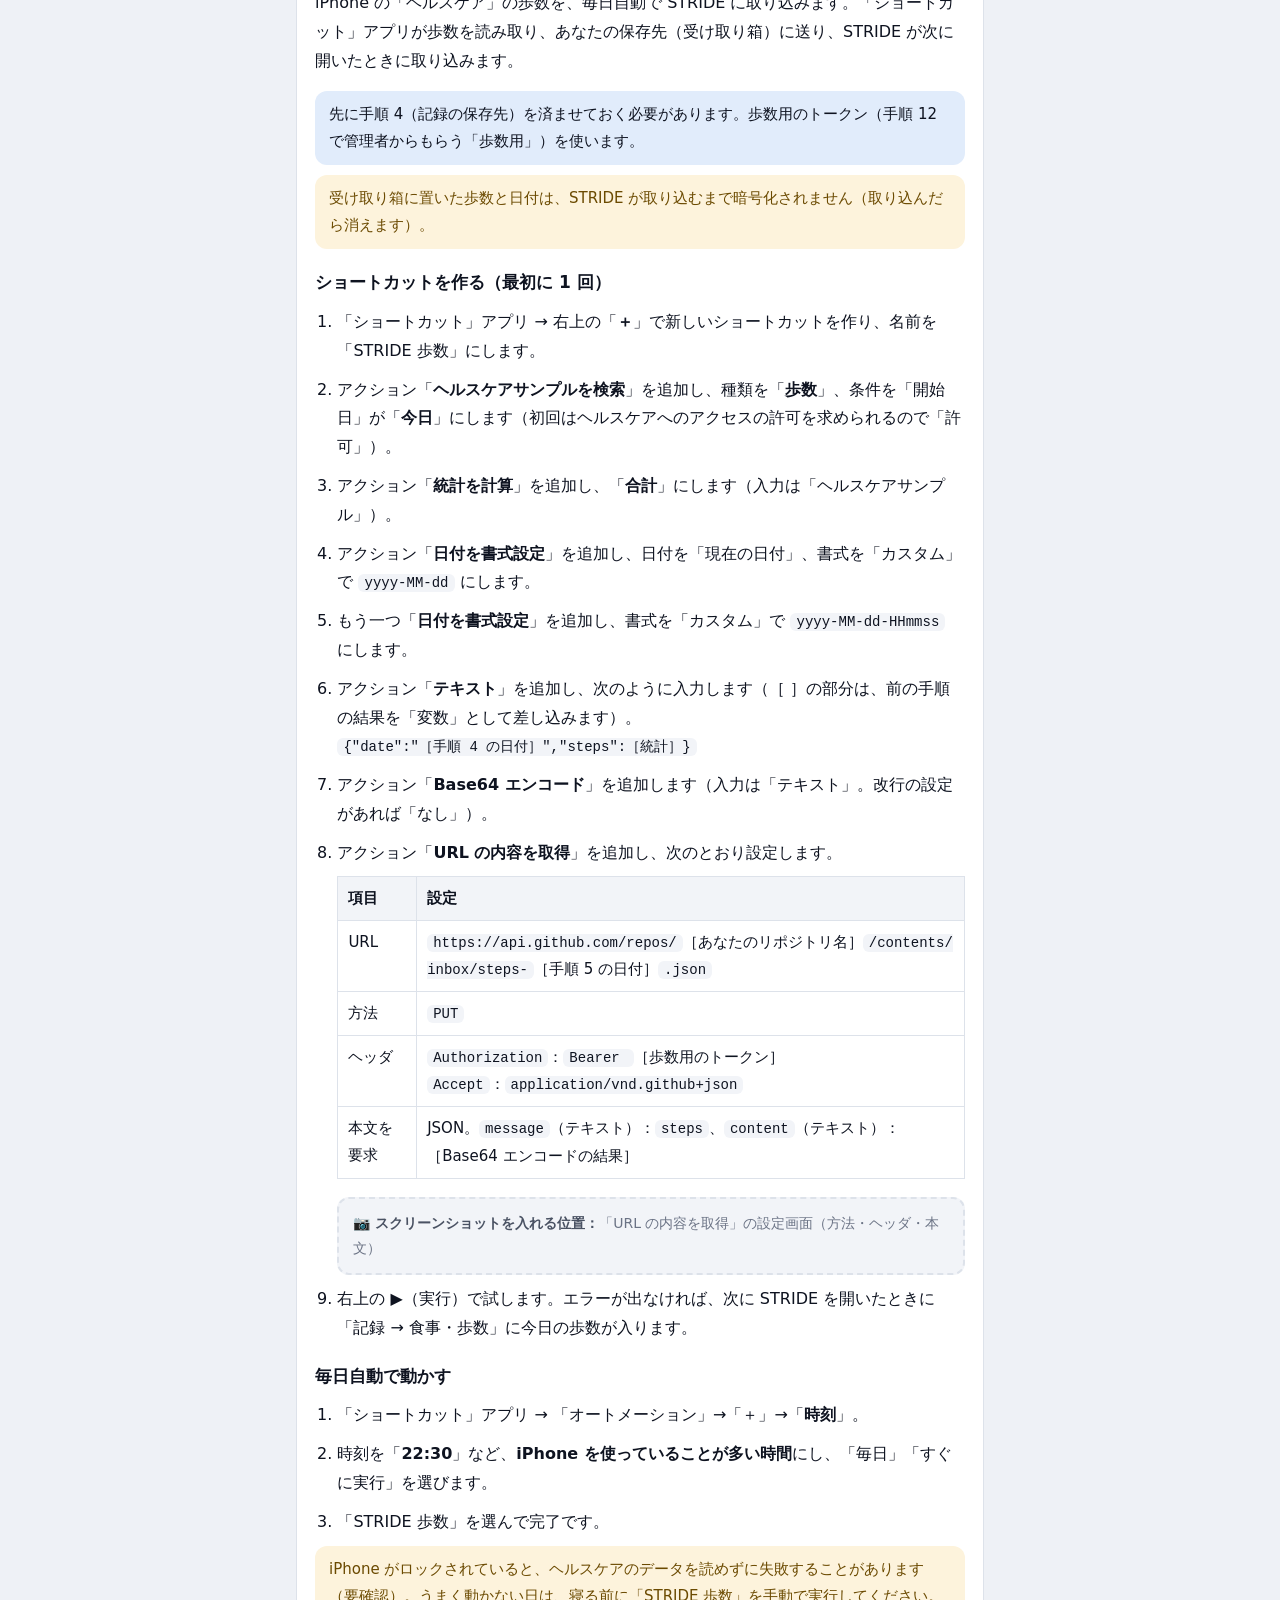
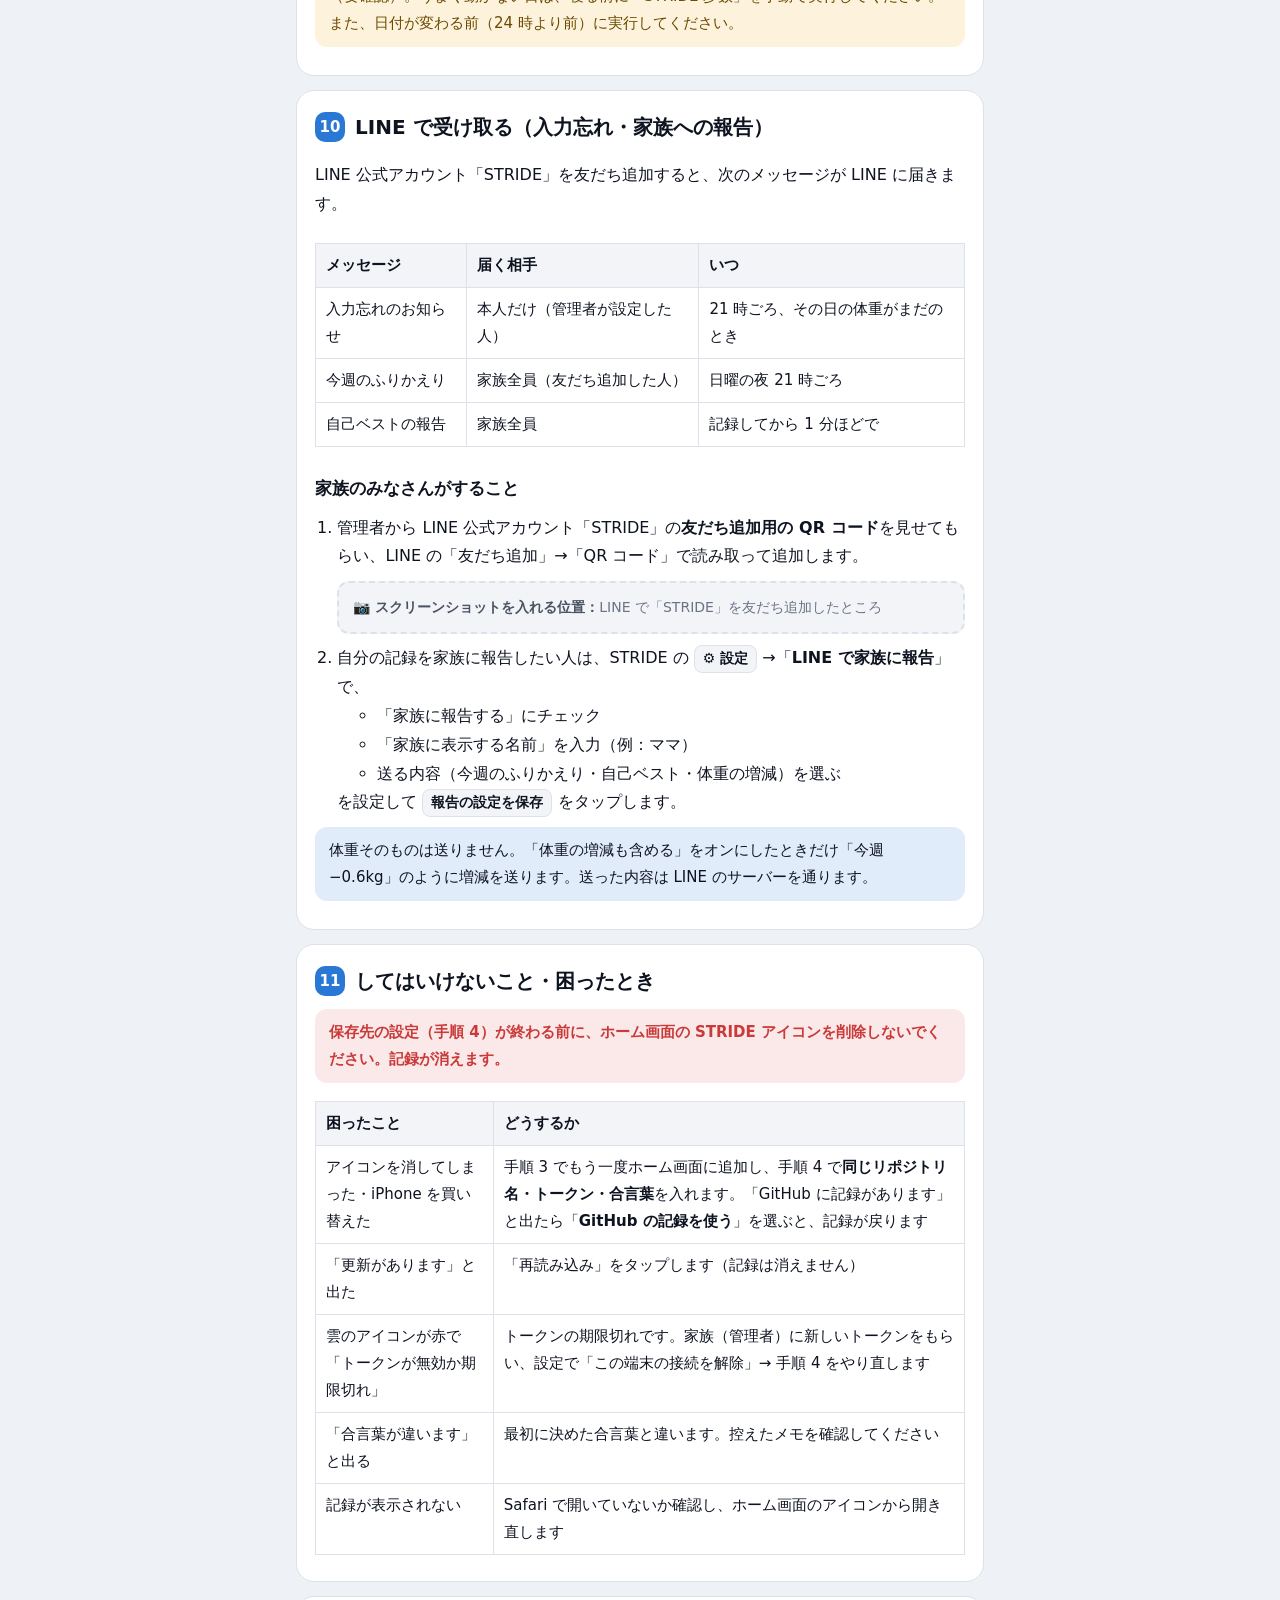
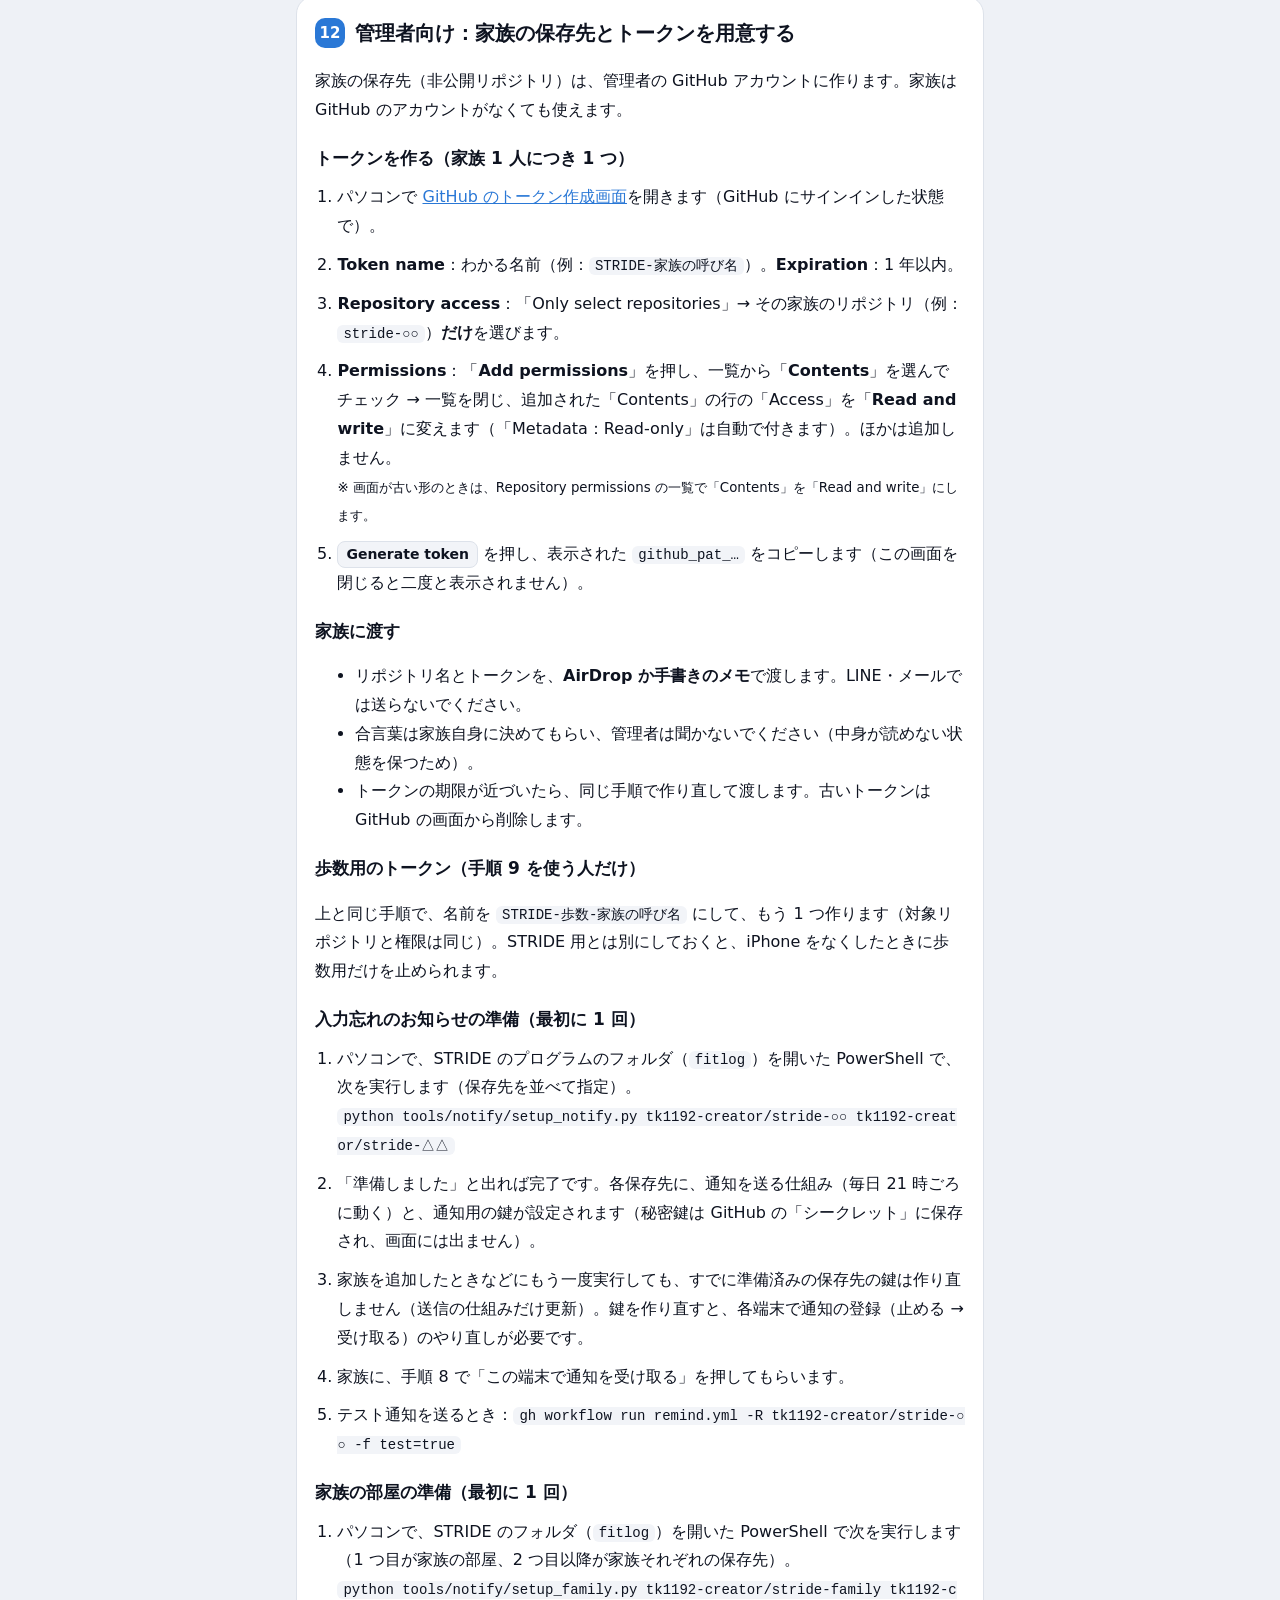
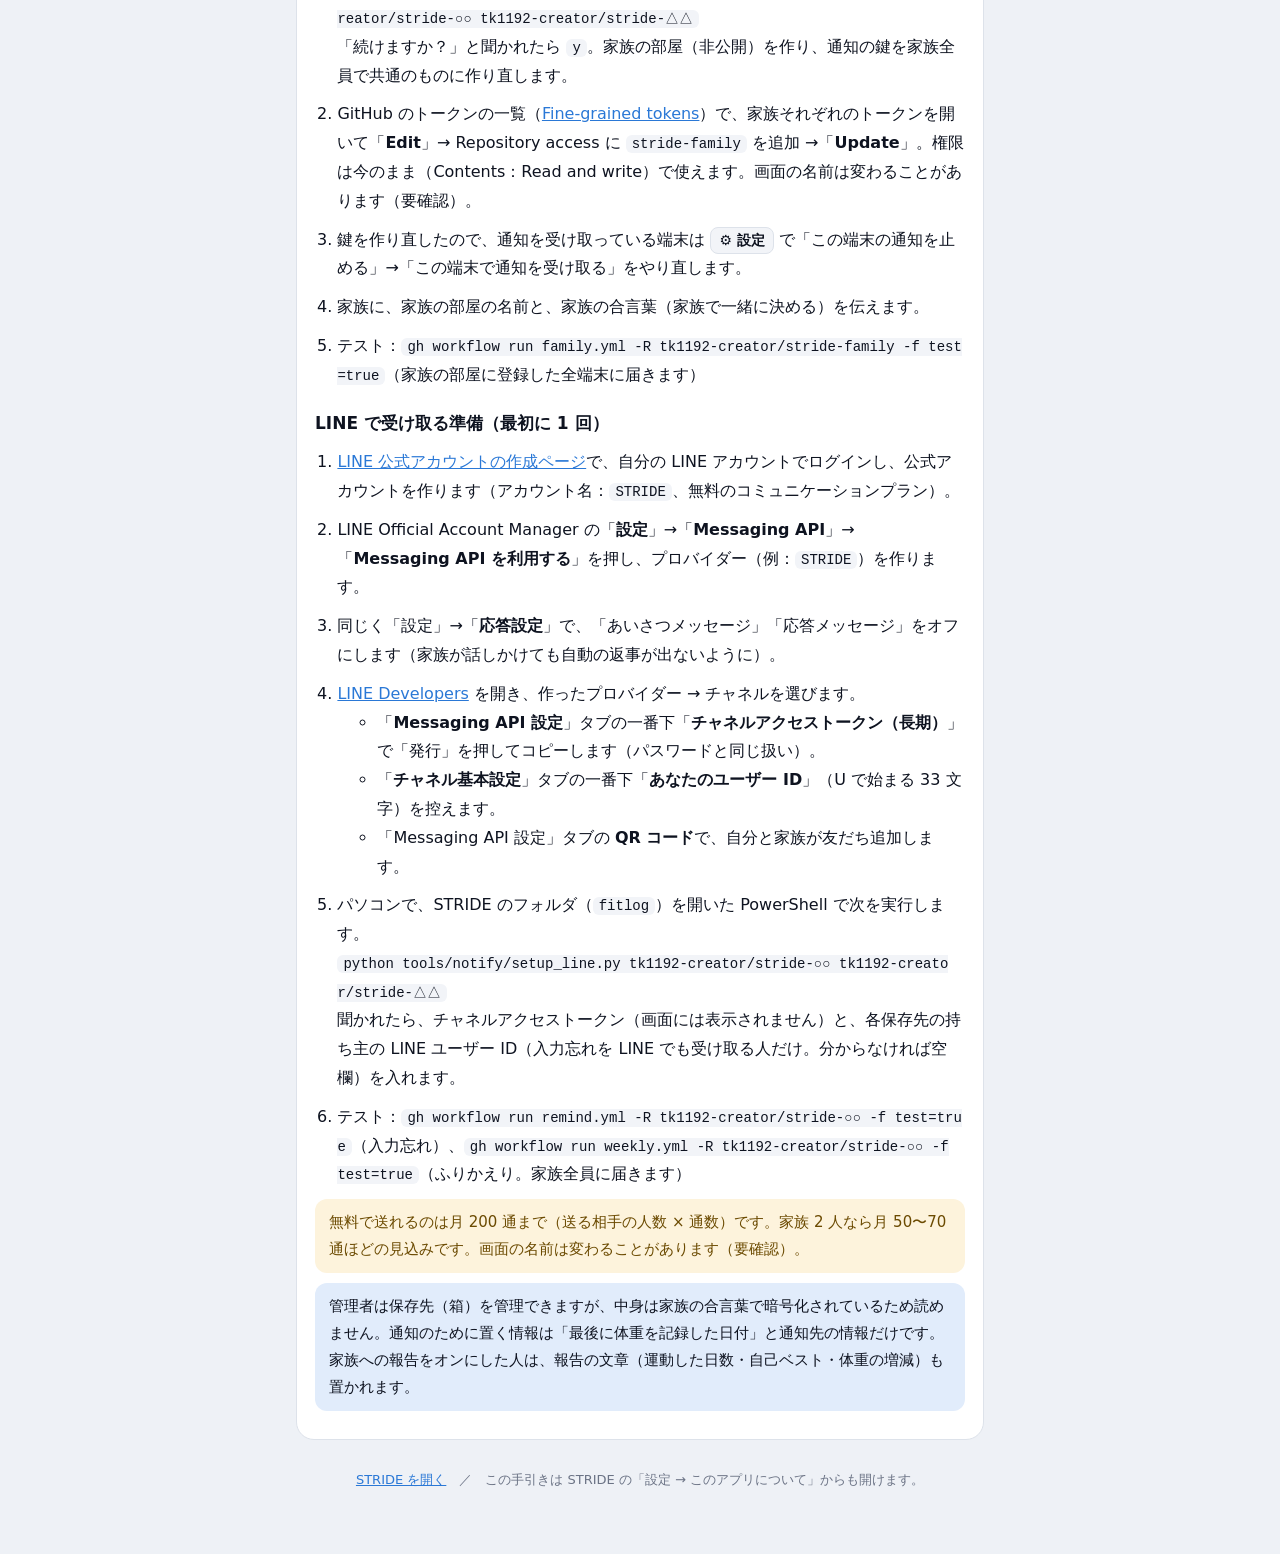
==== commit e09cf530: "v2.10.0: 家族の部屋（メッセージ・応援スタンプ・新着の通知） - 家族共通の非公開リポジトリにメッセージを 1 件 1 ファイルで置き、本文は家族の合言葉で暗号化 - ホームに「家族」カード（" ====
--- a/guide/index.html
+++ b/guide/index.html
@@ -231,6 +231,15 @@
     <tr><td>タスク</td><td>やることの管理。右下の「＋」で追加</td></tr>
     <tr><td>設定 → Face ID でロック</td><td>アプリを開くときに顔認証を求めます（人に iPhone を貸すときに安心）</td></tr>
   </table></div>
+  <h3 id="family-room">家族の部屋（メッセージ・応援スタンプ）</h3>
+  <p>家族どうしで、ひとことメッセージと応援スタンプ（👏🔥💪🎉👍😊）を送り合えます。体重などの記録は共有されません。</p>
+  <ol class="steps">
+    <li><span class="btnlike">⚙ 設定</span> →「<strong>家族の部屋（メッセージ・応援）</strong>」に、管理者から聞いた家族の部屋の名前（例：<code>tk1192-creator/stride-family</code>）、家族に表示する名前、<strong>家族の合言葉</strong>（家族全員で同じもの）を入れて <span class="btnlike">家族の部屋に入る</span> をタップします。</li>
+    <li>ホームに「<strong>家族</strong>」のカードが出ます。スタンプはタップするだけで送れます。<span class="btnlike">メッセージを読む・送る</span> でやりとりの一覧が開き、ひとことを送れます。</li>
+    <li>通知をオンにしている端末には、家族からメッセージが届くと通知が来ます（数分遅れることがあります）。</li>
+  </ol>
+  <div class="note">メッセージは家族の合言葉で暗号化して保存します。3 か月より前のメッセージは自動で消えます。家族の合言葉を忘れると、過去のメッセージは読めなくなります。</div>
+
   <h3 id="plans">運動の予定・休みのお知らせ・習慣チェック</h3>
   <div class="scroll"><table>
     <tr><th>機能</th><th>使い方</th></tr>
@@ -372,6 +381,15 @@
     <li>家族に、手順 8 で「この端末で通知を受け取る」を押してもらいます。</li>
     <li>テスト通知を送るとき：<code>gh workflow run remind.yml -R tk1192-creator/stride-○○ -f test=true</code></li>
   </ol>
+  <h3>家族の部屋の準備（最初に 1 回）</h3>
+  <ol class="steps">
+    <li>パソコンで、STRIDE のフォルダ（<code>fitlog</code>）を開いた PowerShell で次を実行します（1 つ目が家族の部屋、2 つ目以降が家族それぞれの保存先）。<br><code>python tools/notify/setup_family.py tk1192-creator/stride-family tk1192-creator/stride-○○ tk1192-creator/stride-△△</code><br>「続けますか？」と聞かれたら <code>y</code>。家族の部屋（非公開）を作り、通知の鍵を家族全員で共通のものに作り直します。</li>
+    <li>GitHub のトークンの一覧（<a href="https://github.com/settings/personal-access-tokens" target="_blank" rel="noopener">Fine-grained tokens</a>）で、家族それぞれのトークンを開いて「<strong>Edit</strong>」→ Repository access に <code>stride-family</code> を追加 →「<strong>Update</strong>」。権限は今のまま（Contents：Read and write）で使えます。画面の名前は変わることがあります（要確認）。</li>
+    <li>鍵を作り直したので、通知を受け取っている端末は <span class="btnlike">⚙ 設定</span> で「この端末の通知を止める」→「この端末で通知を受け取る」をやり直します。</li>
+    <li>家族に、家族の部屋の名前と、家族の合言葉（家族で一緒に決める）を伝えます。</li>
+    <li>テスト：<code>gh workflow run family.yml -R tk1192-creator/stride-family -f test=true</code>（家族の部屋に登録した全端末に届きます）</li>
+  </ol>
+
   <h3>LINE で受け取る準備（最初に 1 回）</h3>
   <ol class="steps">
     <li><a href="https://entry.line.biz/" target="_blank" rel="noopener">LINE 公式アカウントの作成ページ</a>で、自分の LINE アカウントでログインし、公式アカウントを作ります（アカウント名：<code>STRIDE</code>、無料のコミュニケーションプラン）。</li>
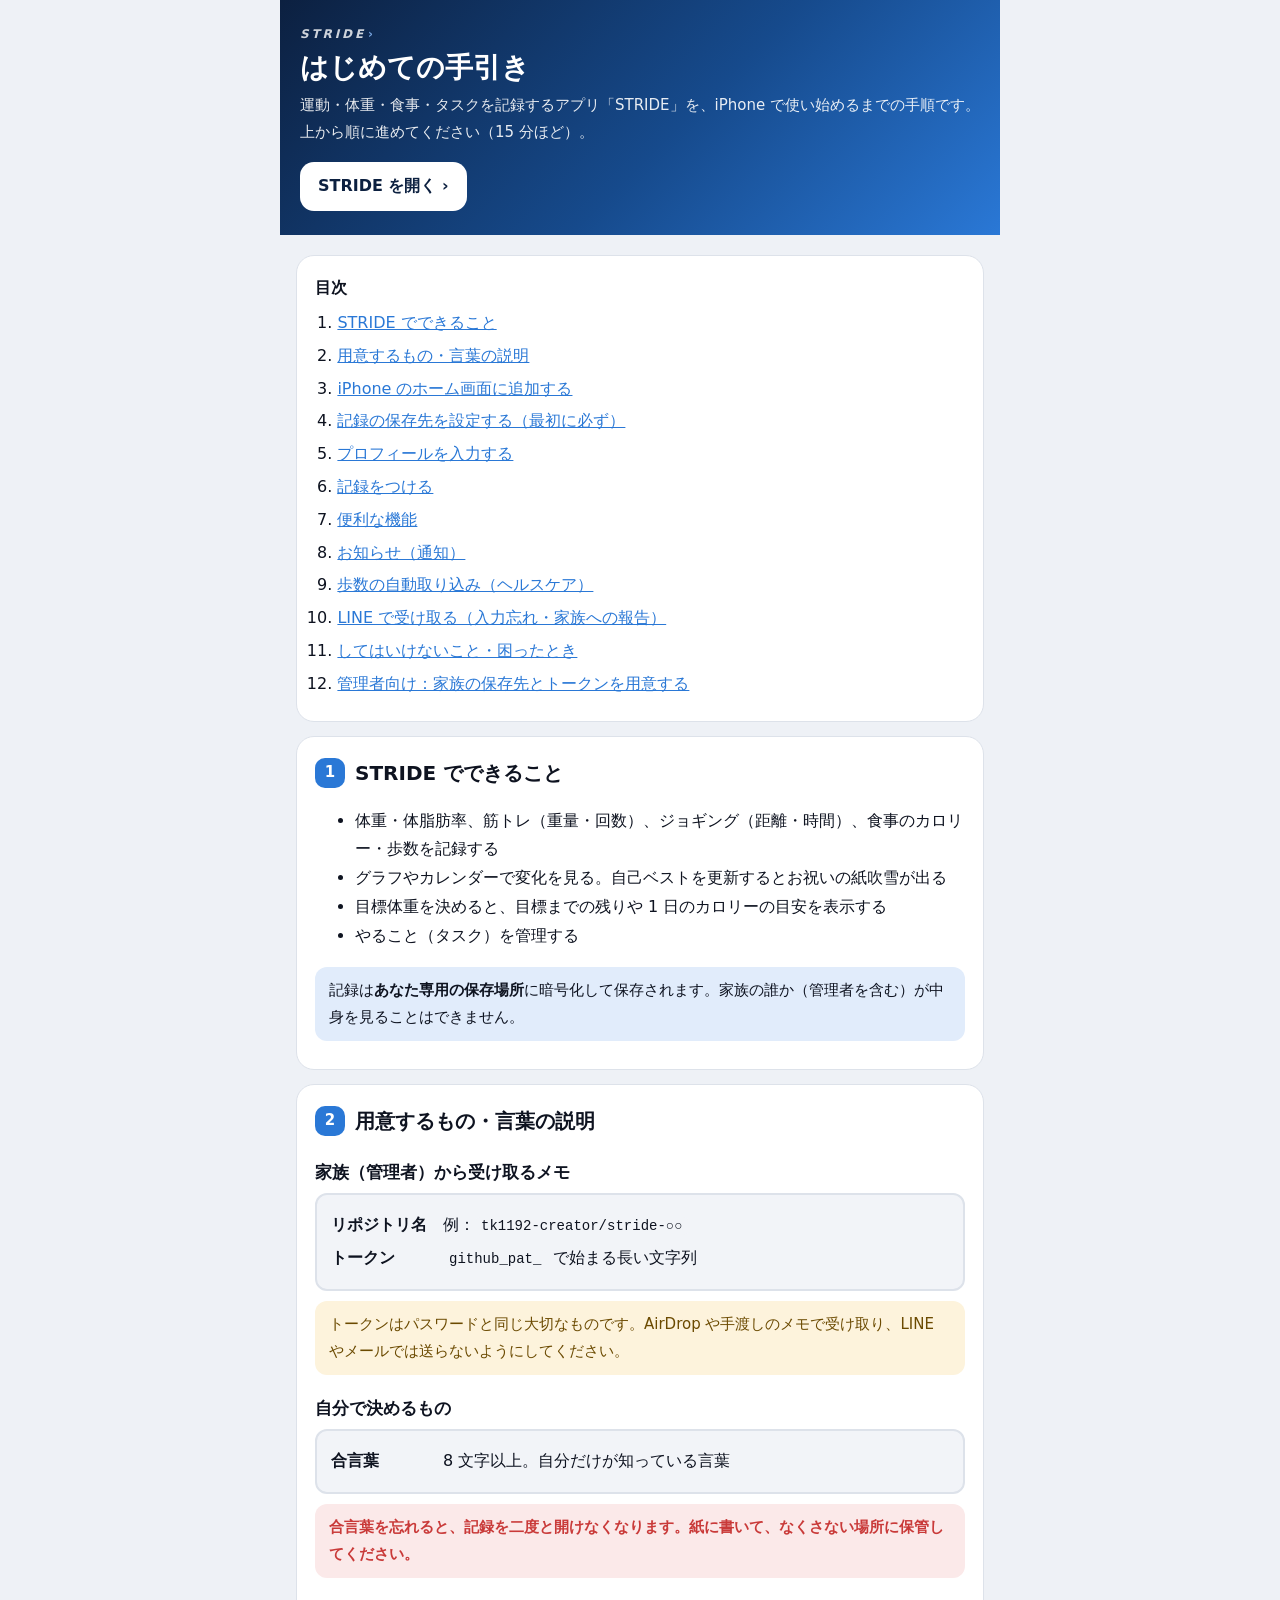
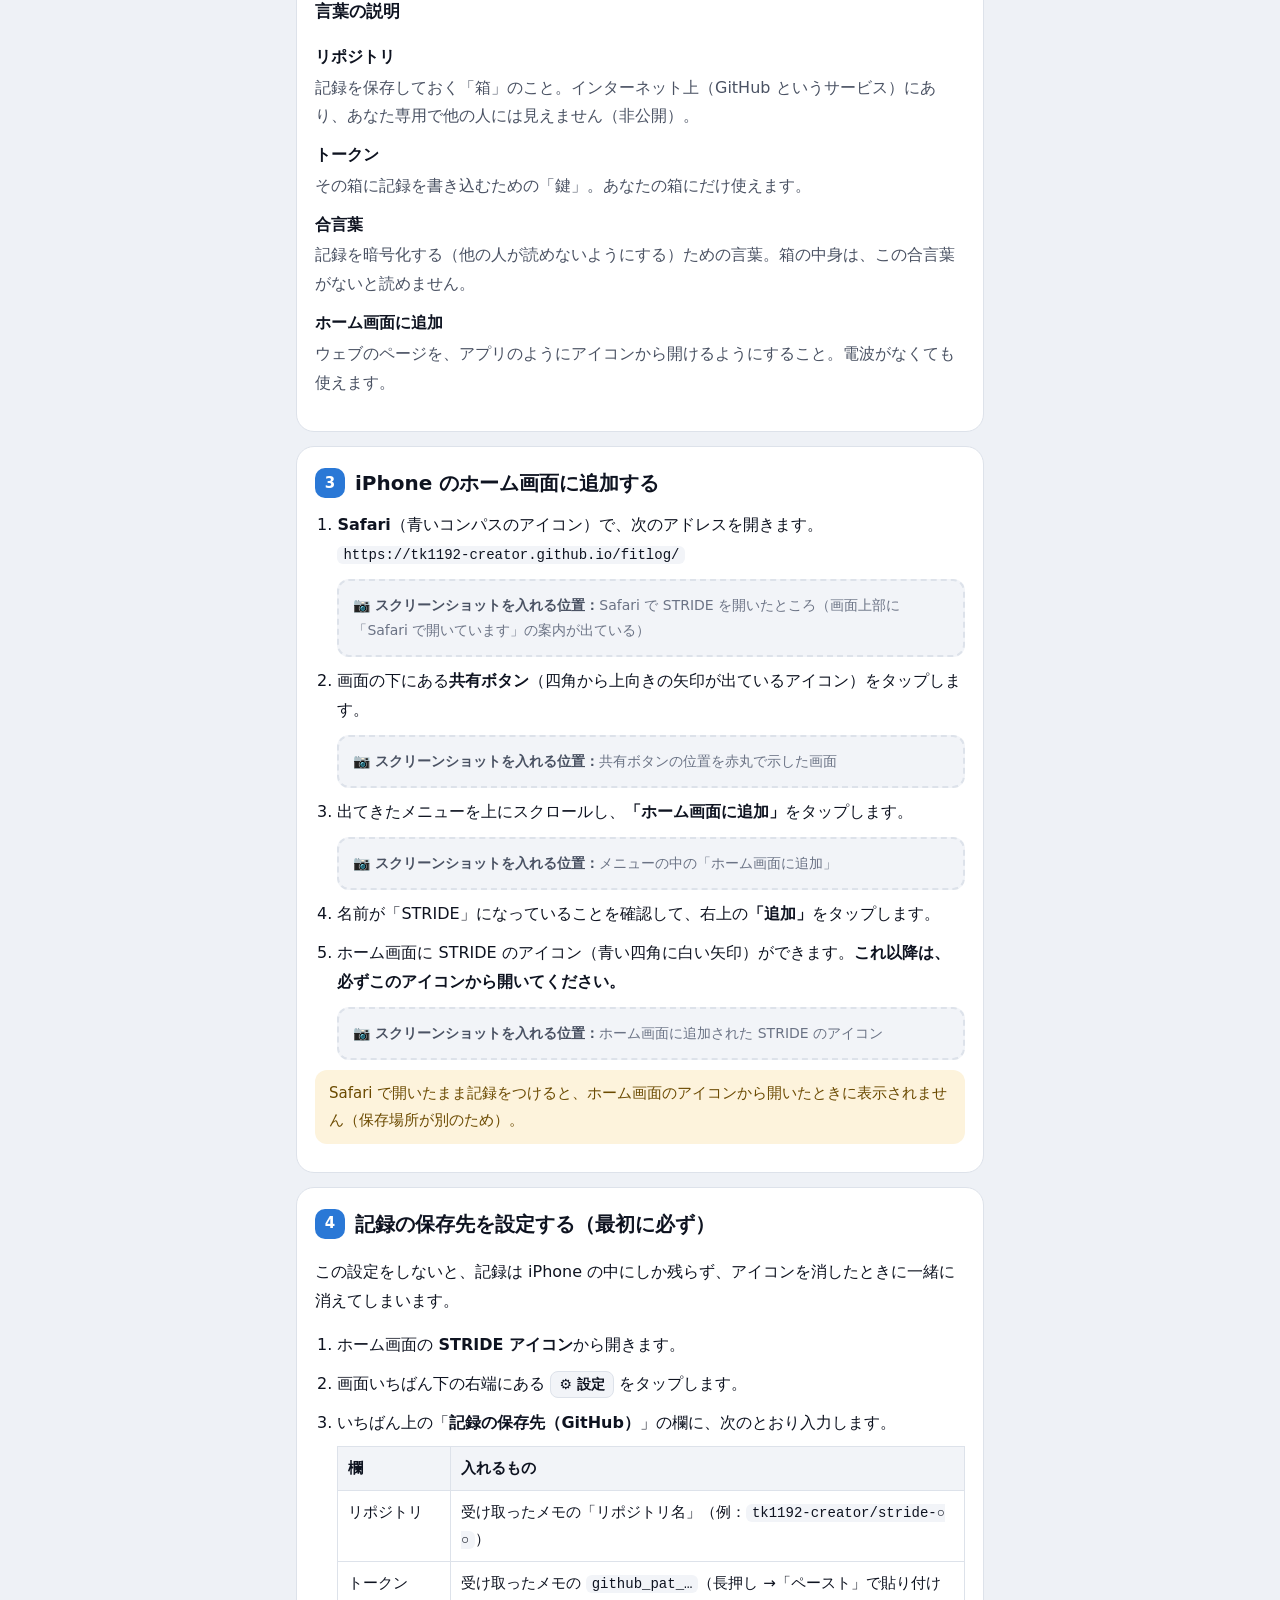
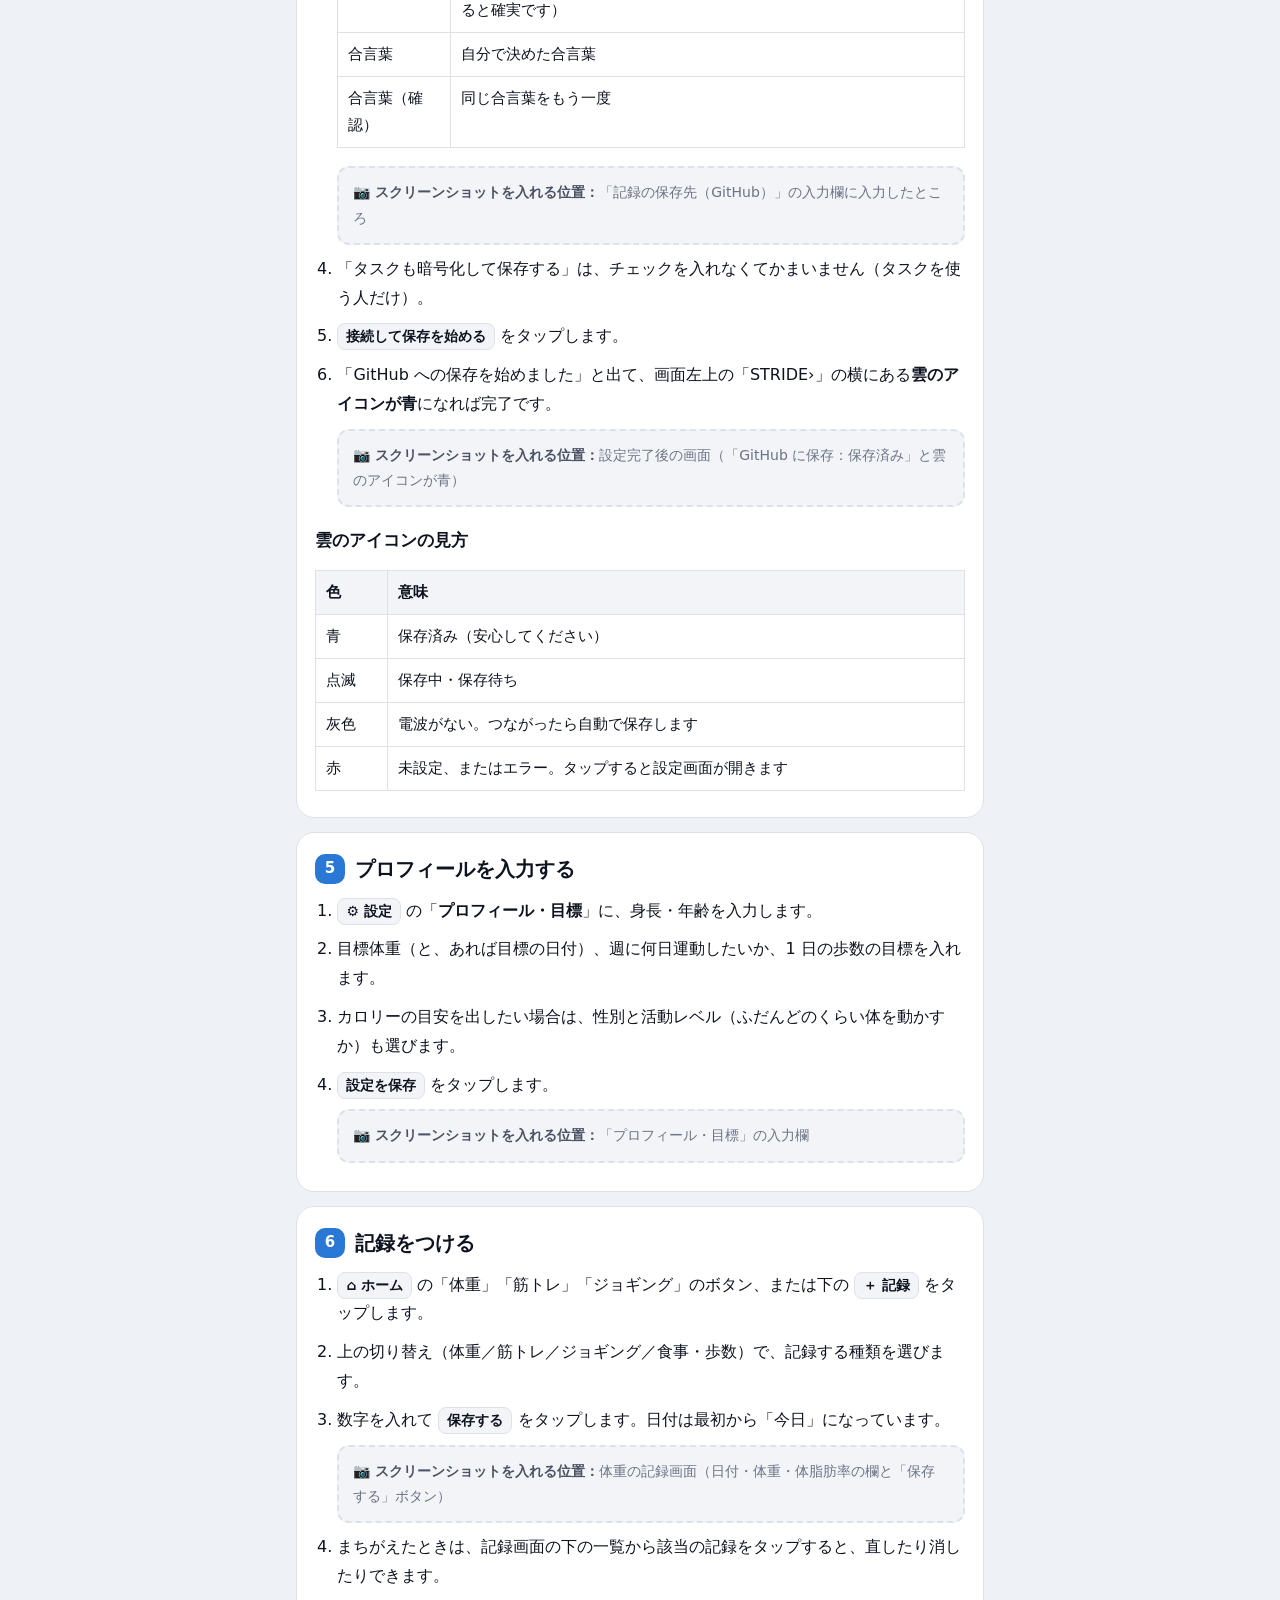
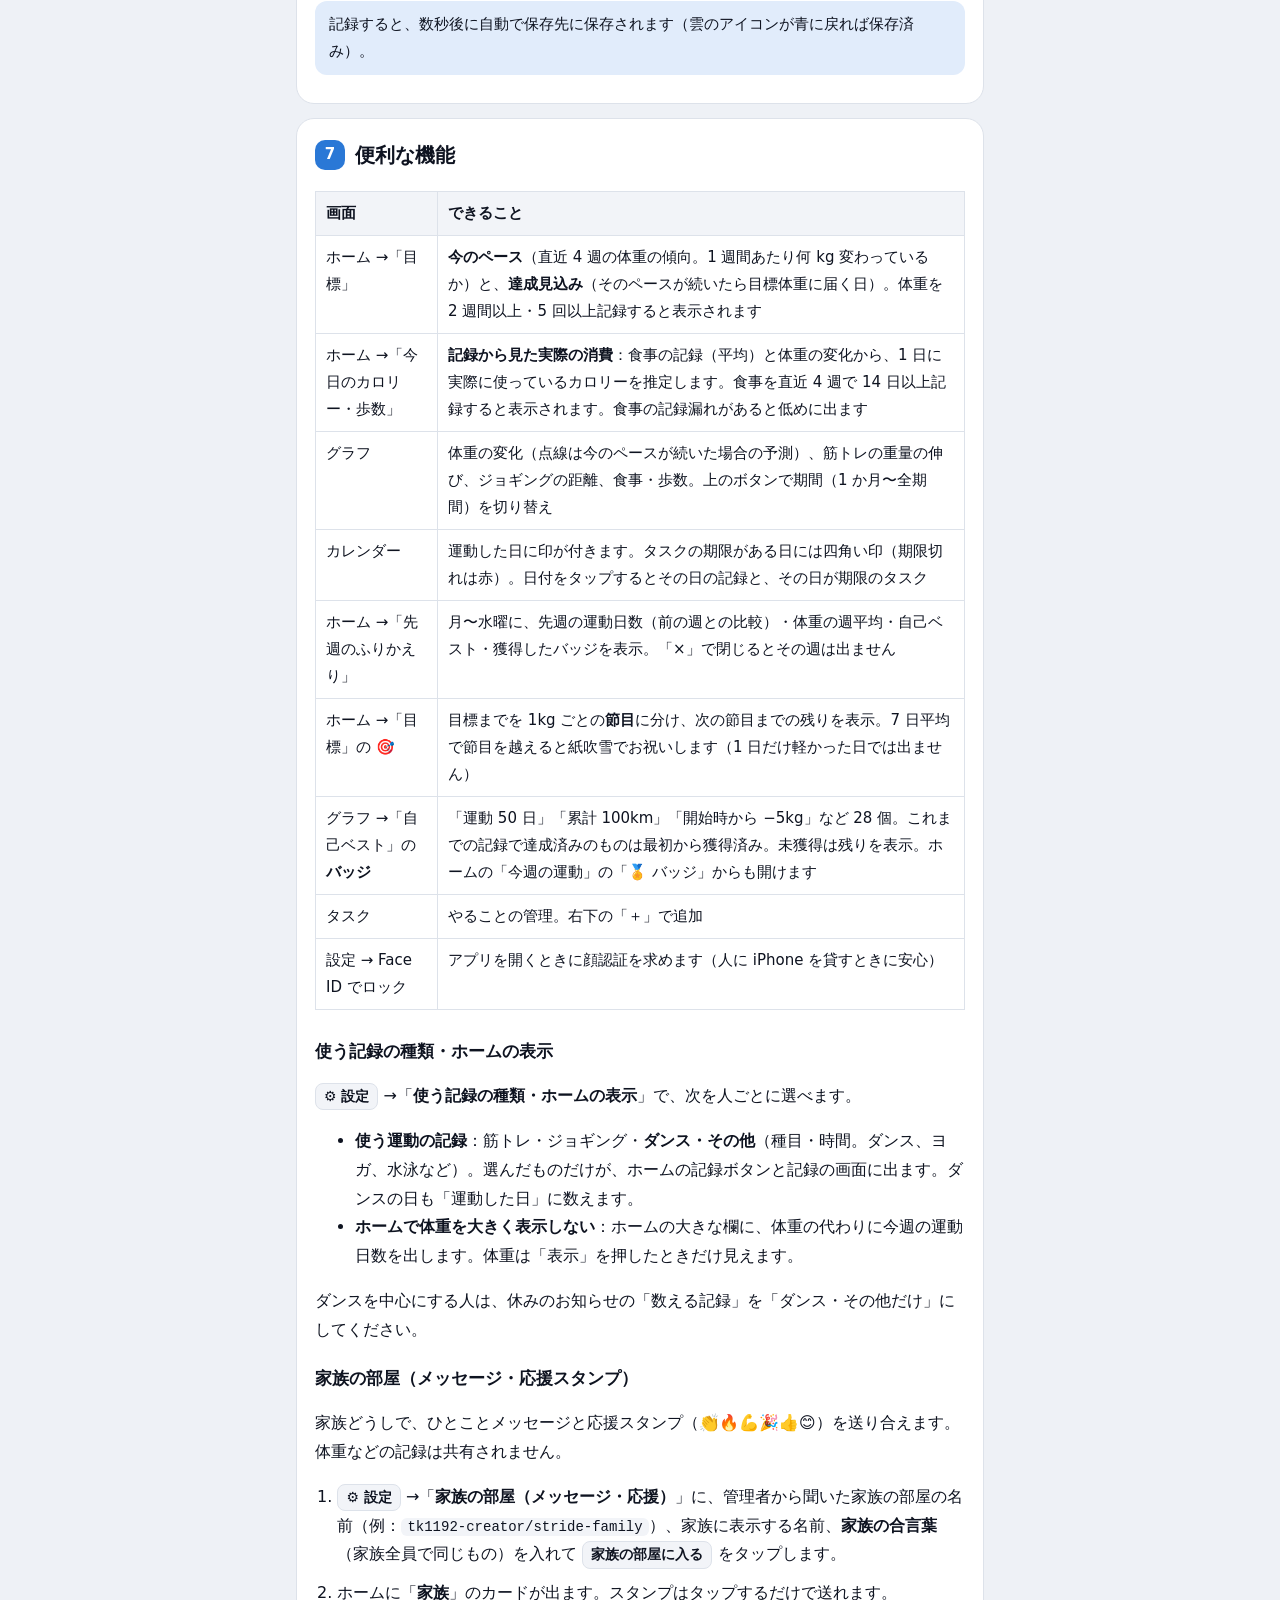
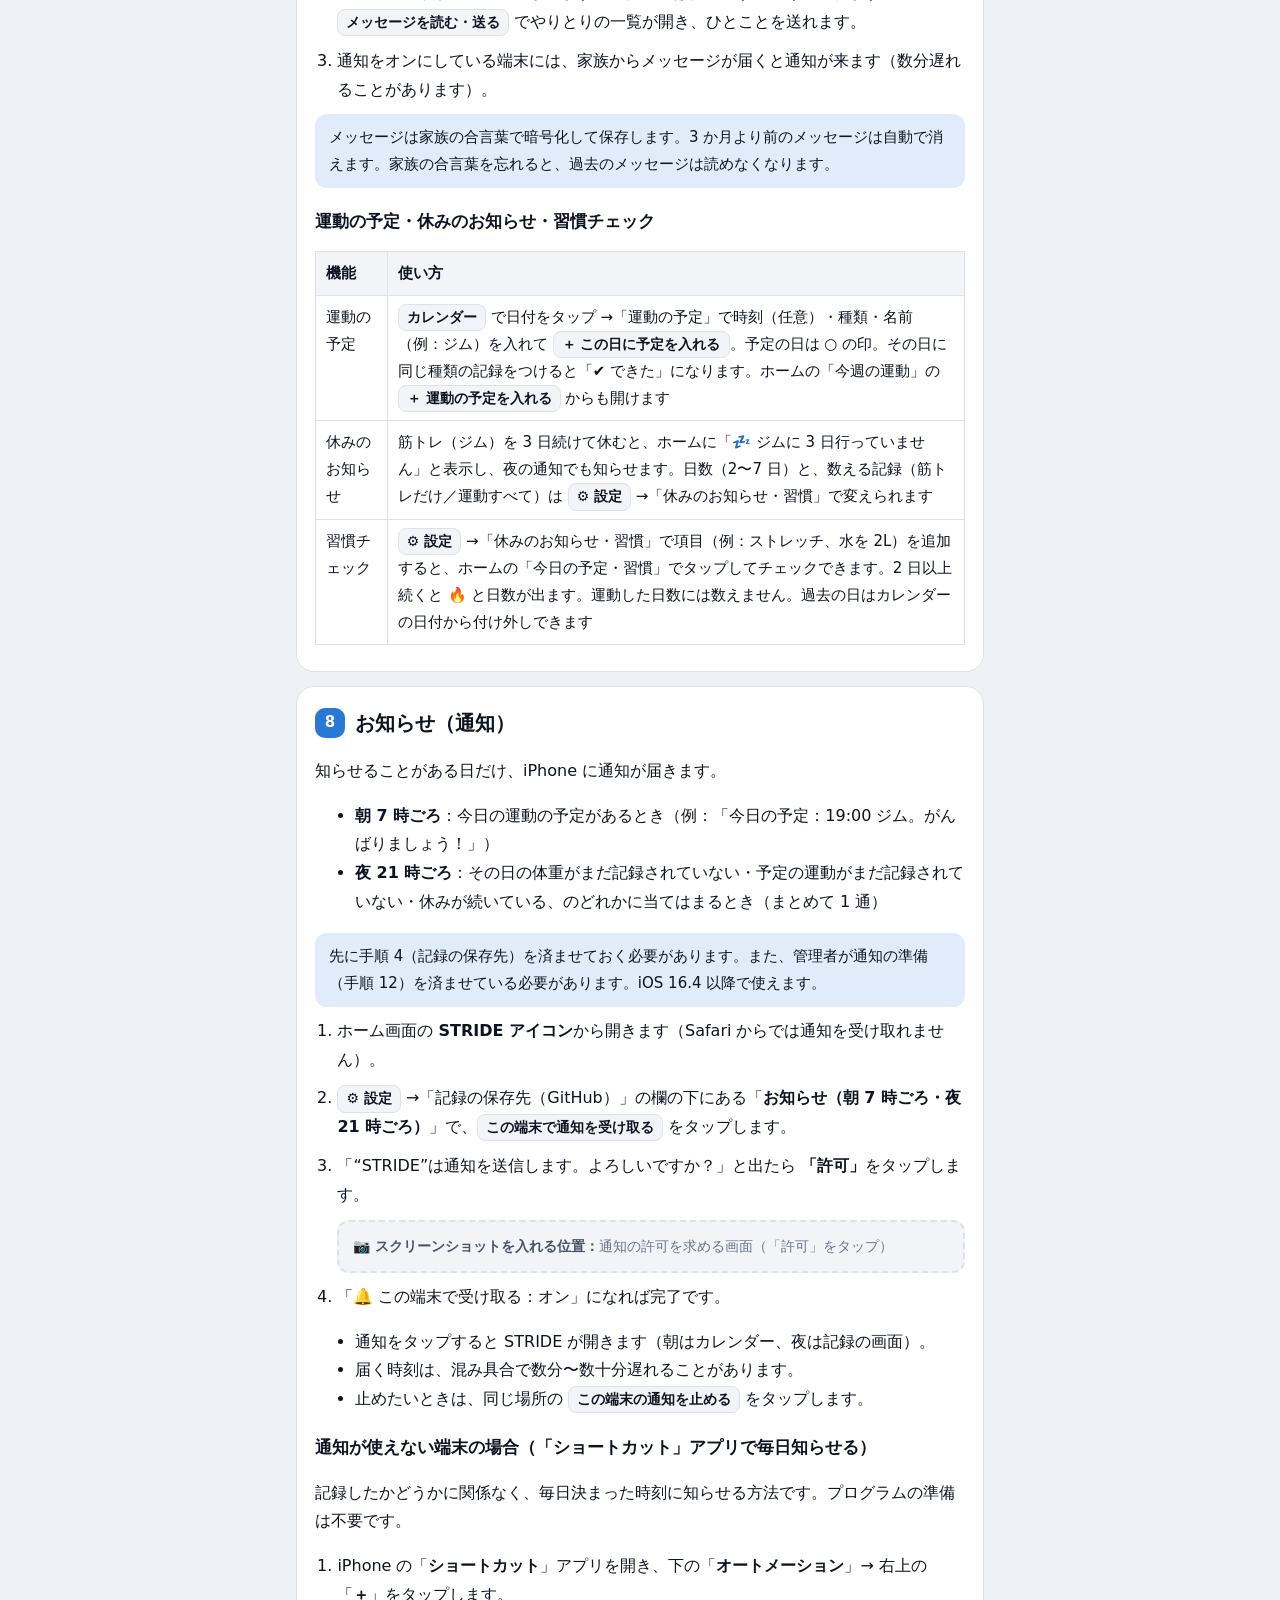
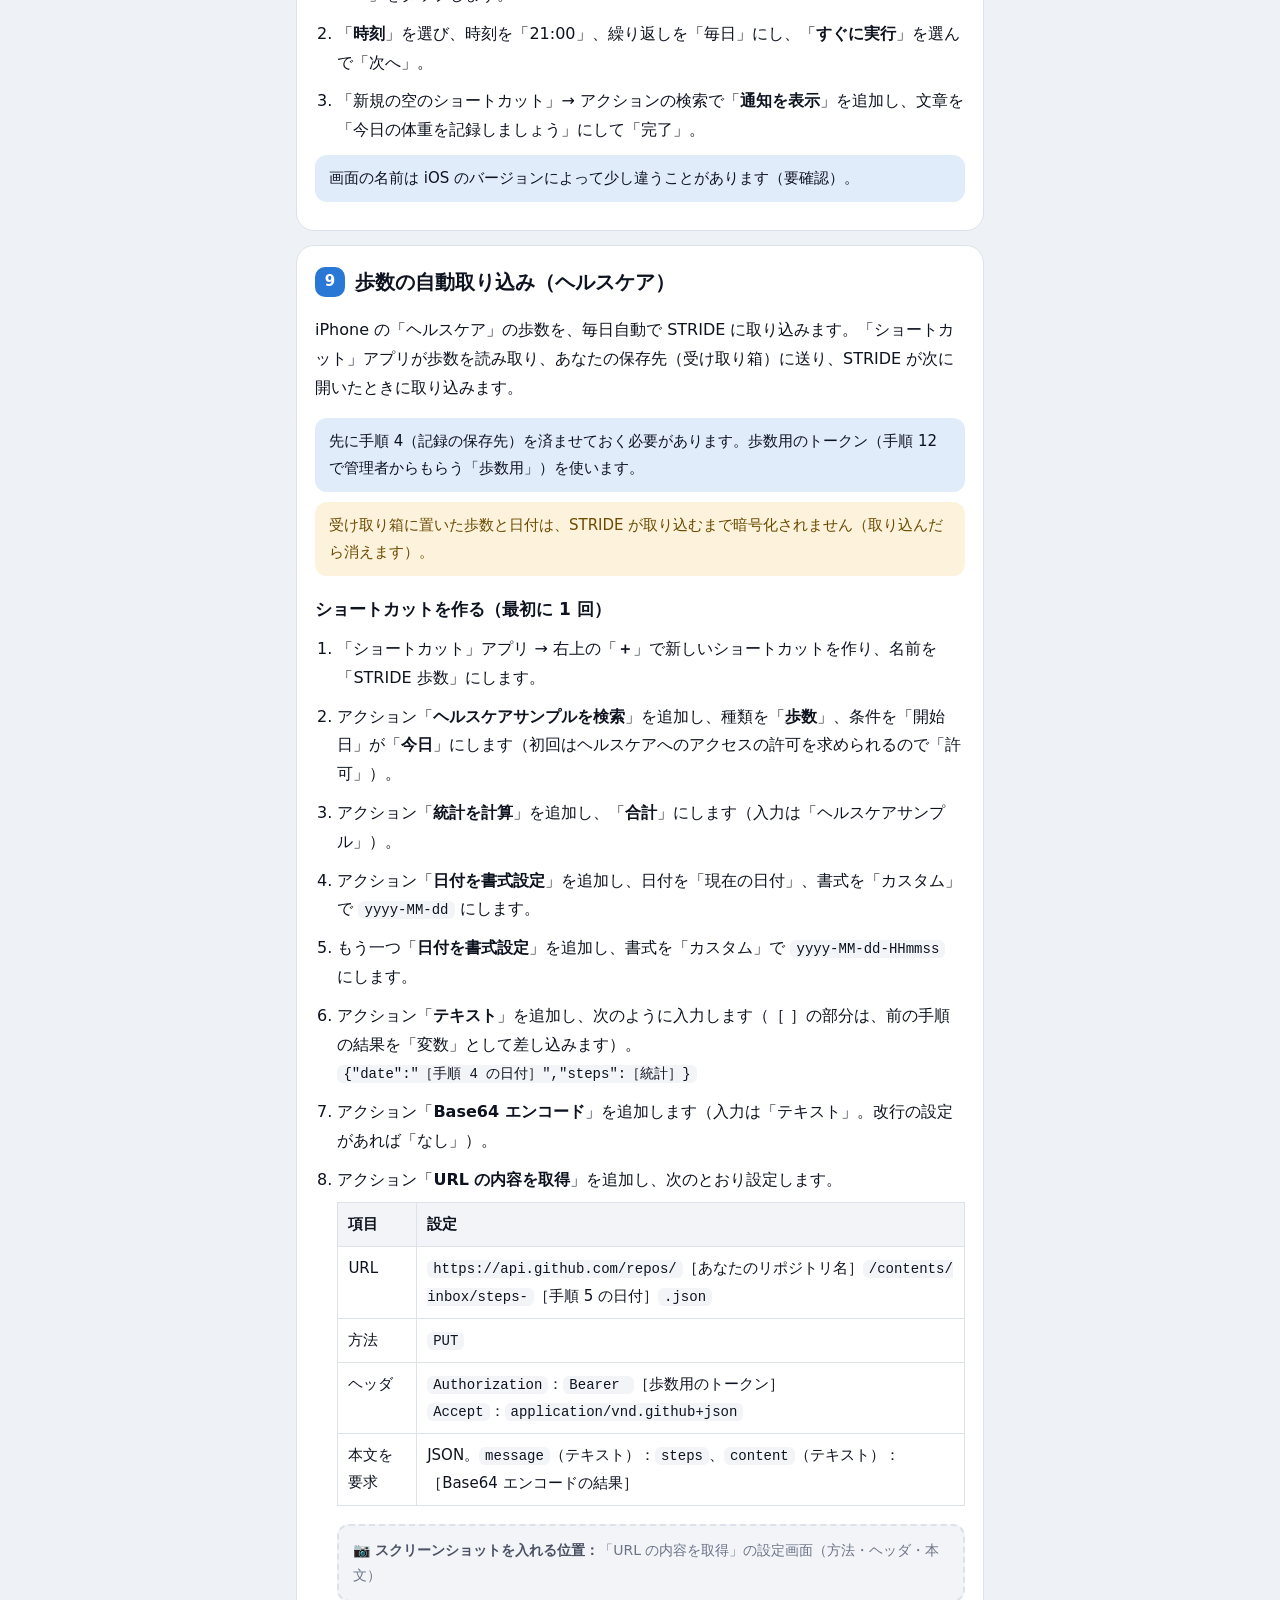
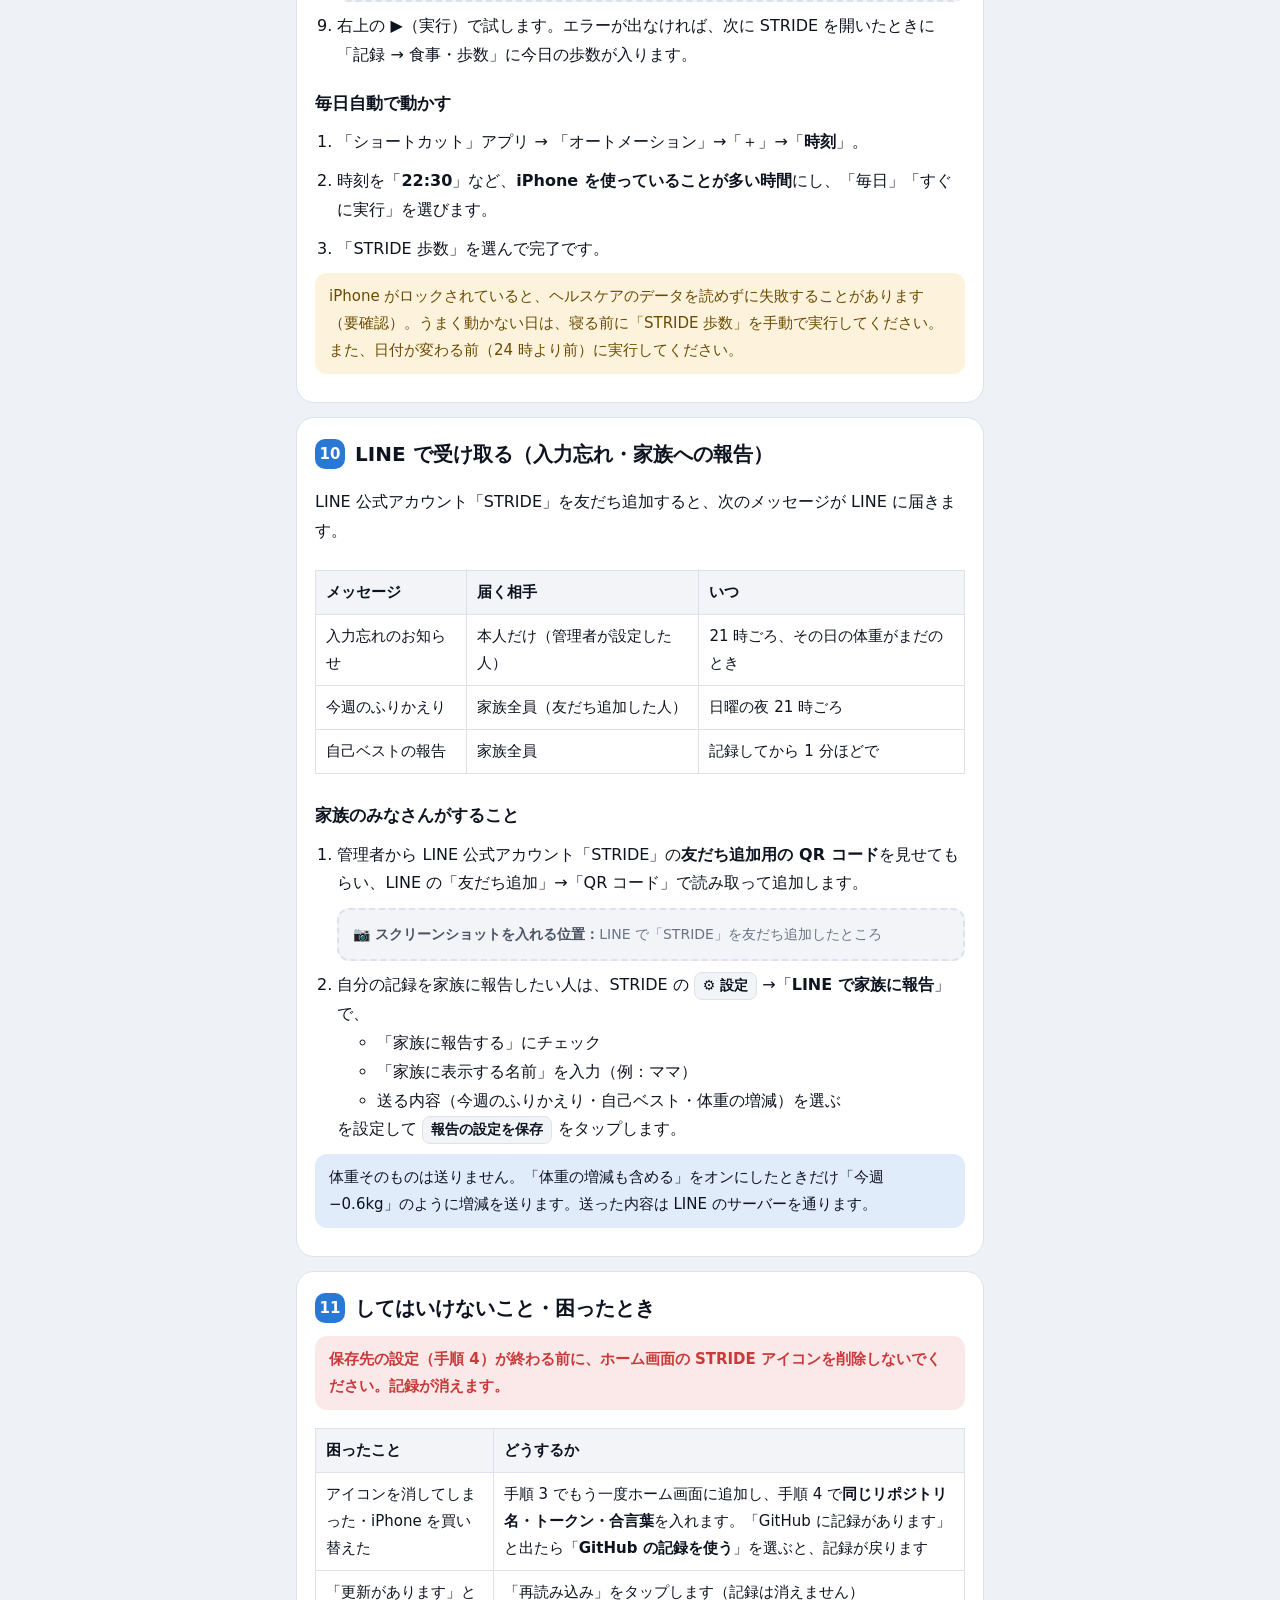
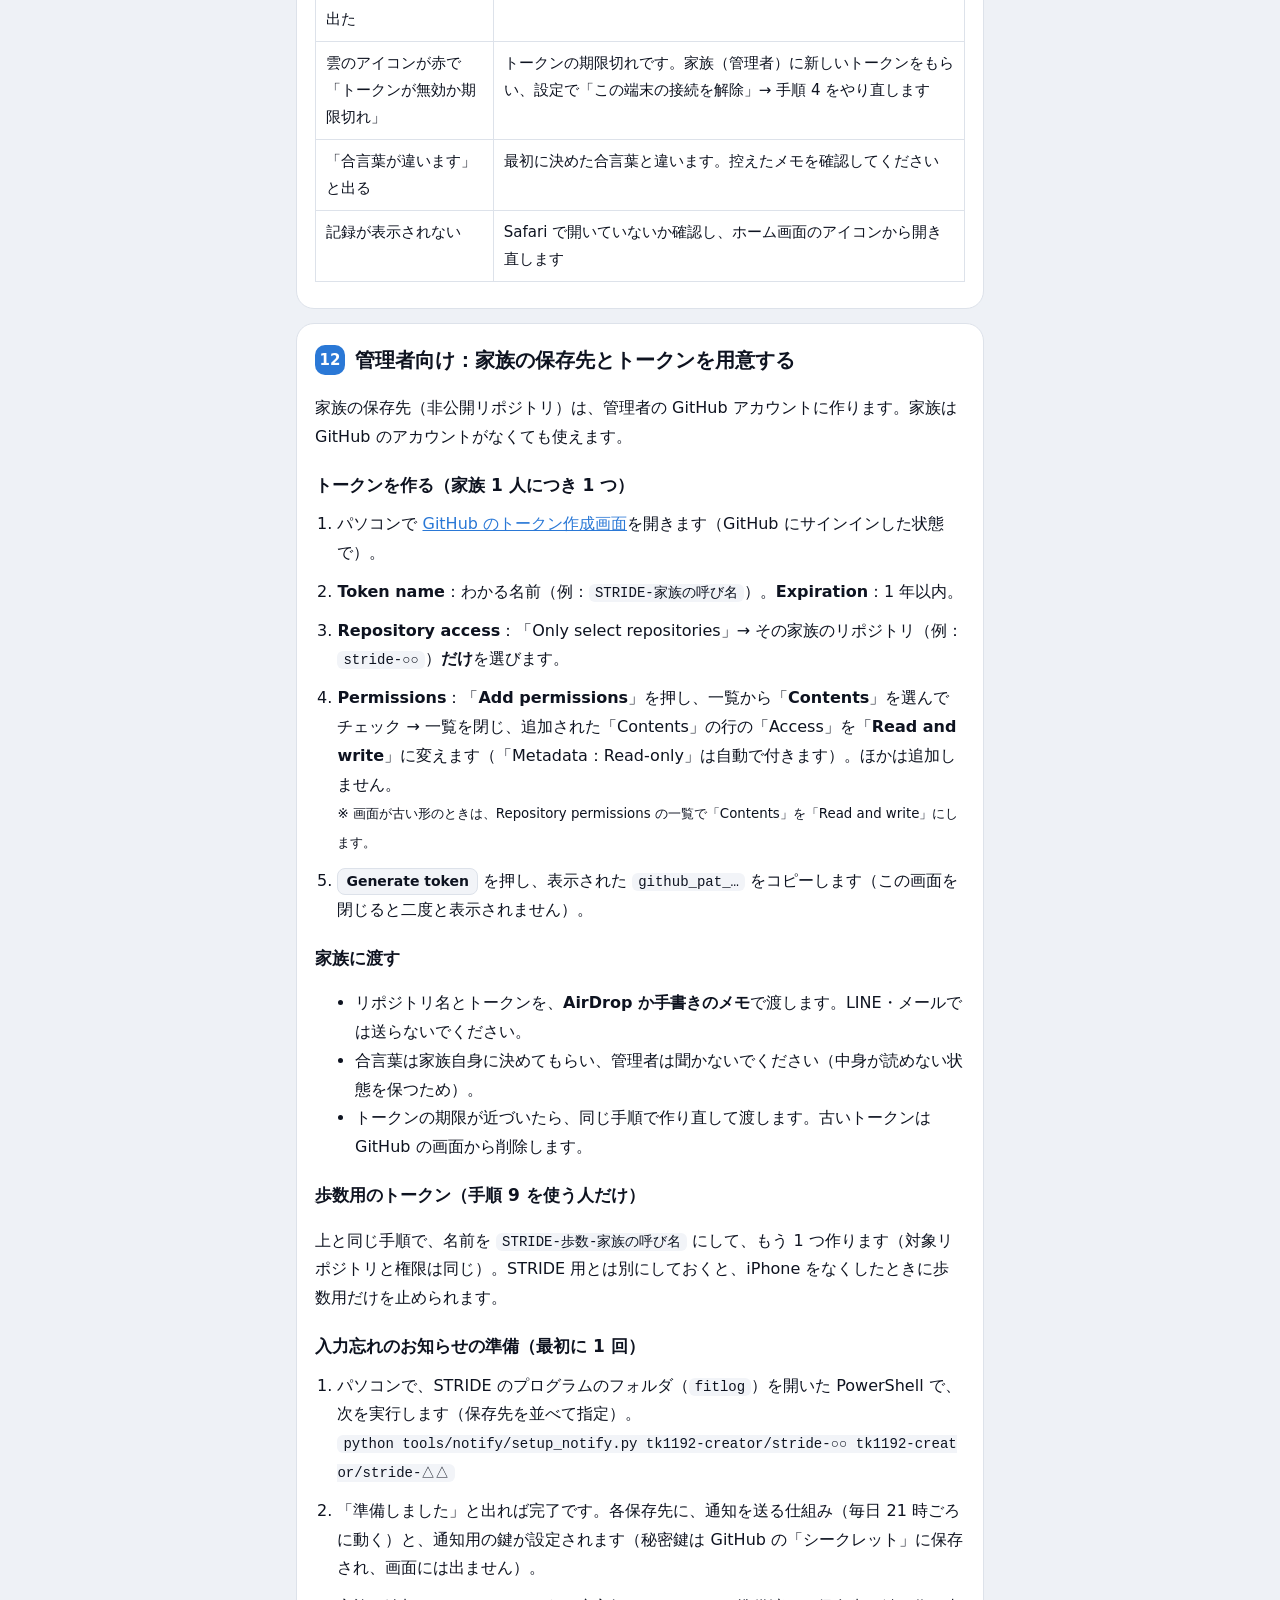
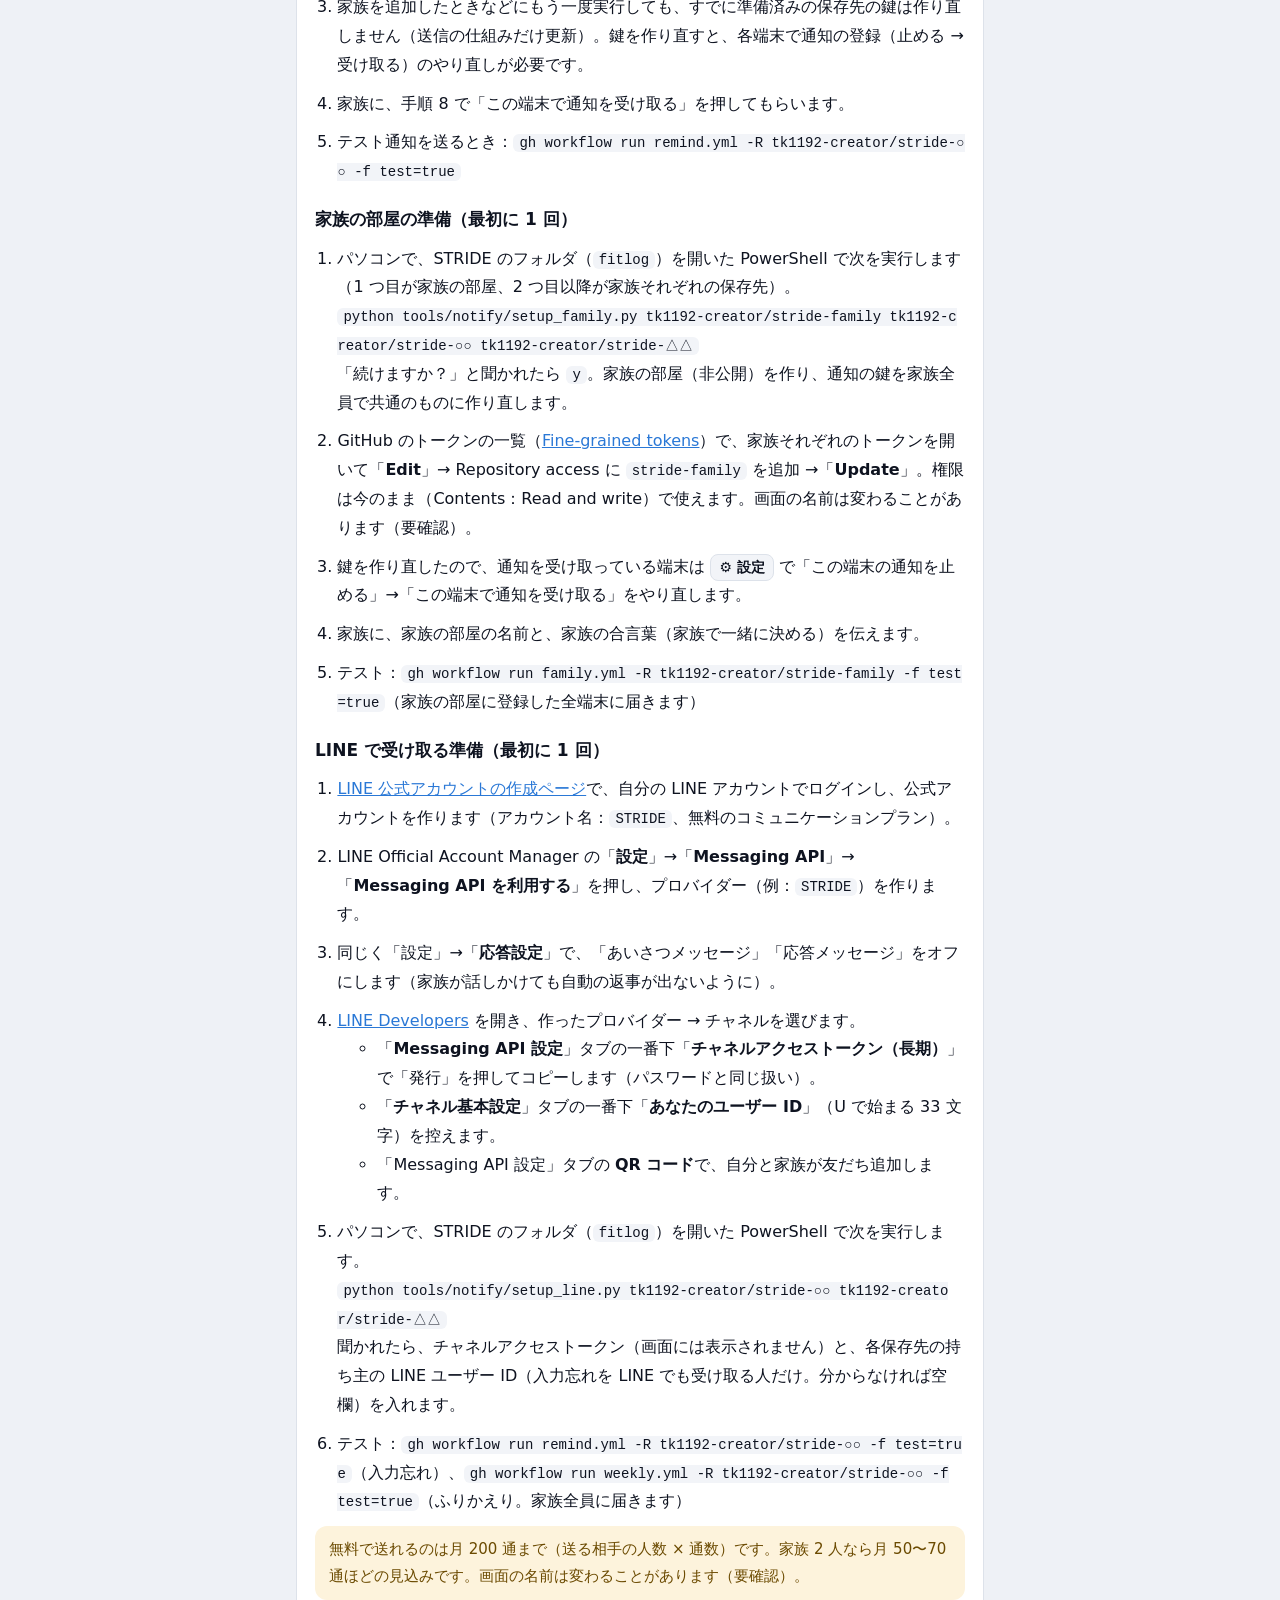
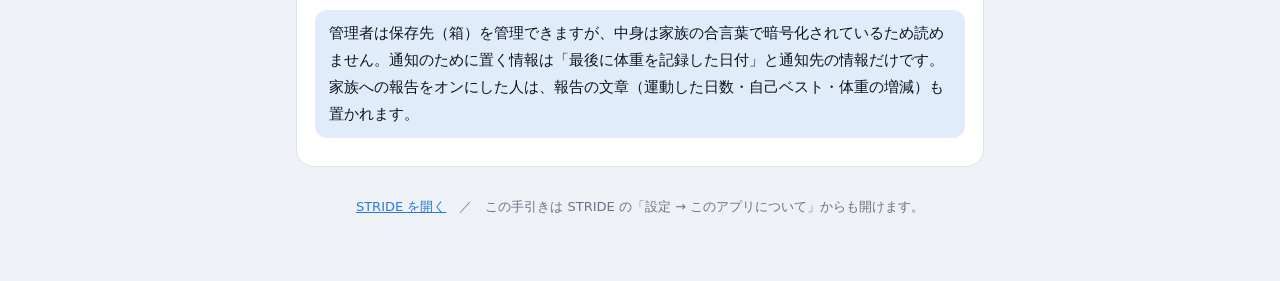
==== commit 64857848: "v2.11.0: ダンス・その他の記録、使う記録の種類、ホームで体重を隠す - 記録の種類「ダンス・その他」（種目・時間・メモ）。運動した日・週の目標・カレンダー・予定に反映 - 設定「使う記録の種類" ====
--- a/guide/index.html
+++ b/guide/index.html
@@ -231,6 +231,14 @@
     <tr><td>タスク</td><td>やることの管理。右下の「＋」で追加</td></tr>
     <tr><td>設定 → Face ID でロック</td><td>アプリを開くときに顔認証を求めます（人に iPhone を貸すときに安心）</td></tr>
   </table></div>
+  <h3 id="record-types">使う記録の種類・ホームの表示</h3>
+  <p><span class="btnlike">⚙ 設定</span> →「<strong>使う記録の種類・ホームの表示</strong>」で、次を人ごとに選べます。</p>
+  <ul>
+    <li><strong>使う運動の記録</strong>：筋トレ・ジョギング・<strong>ダンス・その他</strong>（種目・時間。ダンス、ヨガ、水泳など）。選んだものだけが、ホームの記録ボタンと記録の画面に出ます。ダンスの日も「運動した日」に数えます。</li>
+    <li><strong>ホームで体重を大きく表示しない</strong>：ホームの大きな欄に、体重の代わりに今週の運動日数を出します。体重は「表示」を押したときだけ見えます。</li>
+  </ul>
+  <p>ダンスを中心にする人は、休みのお知らせの「数える記録」を「ダンス・その他だけ」にしてください。</p>
+
   <h3 id="family-room">家族の部屋（メッセージ・応援スタンプ）</h3>
   <p>家族どうしで、ひとことメッセージと応援スタンプ（👏🔥💪🎉👍😊）を送り合えます。体重などの記録は共有されません。</p>
   <ol class="steps">
